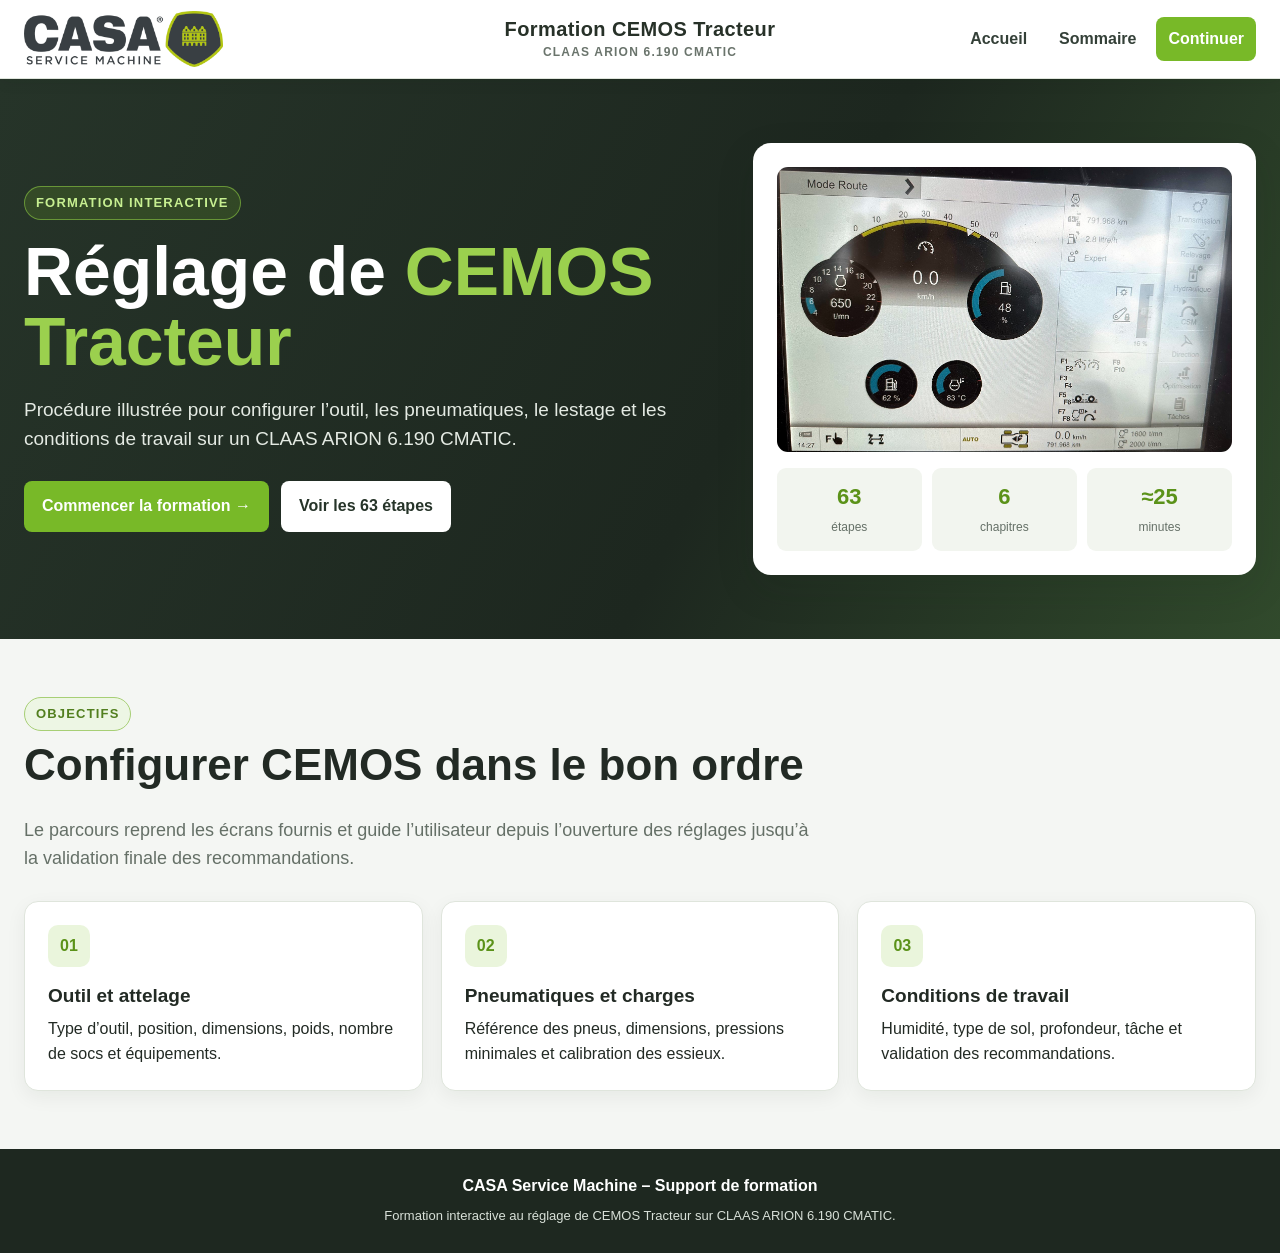
==== cemos-tracteur/index.html @ 789812eb "Add files via upload" ====
<!DOCTYPE html>
<html lang="fr">
<head>
<meta charset="UTF-8">
<meta name="viewport" content="width=device-width,initial-scale=1">
<meta name="description" content="Formation interactive au réglage de CEMOS Tracteur sur CLAAS ARION 6.190 CMATIC.">
<title>CEMOS Tracteur | ARION 6.190</title>
<style>
:root{--green:#78b928;--green2:#5b9219;--deep:#1f2a22;--ink:#222a24;--muted:#657067;--bg:#f4f6f3;--white:#fff;--line:#dfe5dc;--yellow:#ffd500;--shadow:0 14px 38px rgba(22,38,24,.13)}
*{box-sizing:border-box}html{scroll-behavior:smooth}body{margin:0;font-family:Arial,Helvetica,sans-serif;color:var(--ink);background:var(--bg);line-height:1.55}
a{color:inherit;text-decoration:none}button,input{font:inherit}
.site-header{position:sticky;top:0;z-index:50;background:#fff;border-bottom:1px solid var(--line)}
.nav{max-width:1280px;margin:auto;height:76px;padding:0 22px;display:flex;align-items:center;gap:24px}
.brand{display:flex;align-items:center;gap:12px;font-weight:900;letter-spacing:.03em}.brand-mark{width:47px;height:33px;border-radius:5px;background:var(--green);display:grid;place-items:center;color:#fff;font-size:12px}
.nav-links{margin-left:auto;display:flex;gap:7px;align-items:center}.nav-links button{border:0;background:transparent;padding:10px 12px;border-radius:8px;cursor:pointer}.nav-links button:hover{background:#eff5e9}
.hero{background:linear-gradient(118deg,#263429 0%,#1d271f 58%,#314a2c 100%);color:#fff;overflow:hidden}
.hero-inner{max-width:1280px;margin:auto;padding:64px 24px;display:grid;grid-template-columns:1.15fr .85fr;gap:48px;align-items:center}
.eyebrow{display:inline-block;background:rgba(120,185,40,.18);border:1px solid rgba(148,214,70,.55);color:#c7ef91;padding:6px 11px;border-radius:999px;font-size:13px;font-weight:bold;text-transform:uppercase;letter-spacing:.09em}
.hero h1{font-size:clamp(38px,5.3vw,70px);line-height:1.02;margin:17px 0}.hero h1 span{color:#9bd04e}.hero p{font-size:19px;color:#e4eae3;max-width:680px}
.hero-actions{display:flex;gap:12px;flex-wrap:wrap;margin-top:27px}.btn{border:0;border-radius:8px;padding:13px 18px;font-weight:bold;cursor:pointer;display:inline-flex;align-items:center;gap:8px}.btn-primary{background:var(--green);color:#fff}.btn-primary:hover{background:var(--green2)}.btn-light{background:#fff;color:#263429}.hero-card{background:#fff;color:var(--ink);padding:24px;border-radius:18px;box-shadow:var(--shadow)}.hero-card img{display:block;width:100%;border-radius:11px}.hero-card .meta{display:grid;grid-template-columns:repeat(3,1fr);gap:10px;margin-top:16px}.metric{background:#f2f5ef;padding:12px;border-radius:9px;text-align:center}.metric strong{display:block;font-size:22px;color:var(--green2)}.metric span{font-size:12px;color:var(--muted)}
.section{max-width:1280px;margin:auto;padding:58px 24px}.section-title{margin:0 0 8px;font-size:clamp(29px,4vw,44px)}.lead{color:var(--muted);font-size:18px;max-width:800px}
.features{display:grid;grid-template-columns:repeat(3,1fr);gap:18px;margin-top:28px}.feature{background:#fff;padding:23px;border-radius:14px;border:1px solid var(--line);box-shadow:0 6px 20px rgba(20,35,22,.06)}.feature b{display:block;font-size:19px;margin-bottom:7px}.icon{width:42px;height:42px;border-radius:10px;background:#eaf5dc;color:var(--green2);display:grid;place-items:center;font-weight:bold;margin-bottom:14px}
.course-shell{display:none;min-height:calc(100vh - 76px)}.course-shell.open{display:grid;grid-template-columns:320px 1fr}.sidebar{background:#fff;border-right:1px solid var(--line);position:sticky;top:76px;height:calc(100vh - 76px);overflow:auto;padding:18px}.side-head{display:flex;justify-content:space-between;align-items:center;gap:10px;margin-bottom:12px}.side-head h2{font-size:18px;margin:0}.search{width:100%;border:1px solid var(--line);border-radius:9px;padding:11px 12px;margin-bottom:14px}.chapter-title{font-size:13px;text-transform:uppercase;letter-spacing:.06em;font-weight:bold;color:var(--green2);margin:18px 8px 7px}.step-link{display:block;width:100%;border:0;background:transparent;text-align:left;padding:9px 10px;border-radius:8px;cursor:pointer;color:#344038}.step-link:hover,.step-link.active{background:#eaf4dd}.step-link.done:before{content:"✓ ";font-weight:bold;color:var(--green2)}
.lesson{padding:28px;max-width:1350px;width:100%;margin:auto}.lesson-card{background:#fff;border-radius:18px;box-shadow:var(--shadow);overflow:hidden}.lesson-head{padding:18px 22px;border-bottom:1px solid var(--line);display:flex;align-items:center;justify-content:space-between;gap:12px}.chapter-pill{background:#edf5e4;color:#527f1f;border-radius:999px;padding:6px 10px;font-size:13px;font-weight:bold}.counter{font-weight:bold;color:var(--muted)}.progress-track{height:7px;background:#e9ede6}.progress-bar{height:100%;background:var(--green);transition:width .3s}
.lesson-body{padding:23px}.lesson-body h2{font-size:clamp(27px,4vw,42px);margin:0 0 8px}.instruction{font-size:19px;color:#49544b;margin:0 0 18px}.screen-wrap{position:relative;background:#101310;border-radius:14px;overflow:hidden}.screen-wrap img{display:block;width:100%;height:auto}
.tip{margin-top:17px;border-left:5px solid var(--green);background:#f1f7e9;padding:13px 15px;border-radius:8px}.warning{margin-top:12px;border-left:5px solid var(--yellow);background:#fff8d9;padding:13px 15px;border-radius:8px}.lesson-actions{padding:18px 22px;border-top:1px solid var(--line);display:flex;justify-content:space-between;gap:10px;flex-wrap:wrap}.lesson-actions .group{display:flex;gap:9px;flex-wrap:wrap}.btn-soft{background:#edf0eb;color:#263027}.btn-danger{background:#fff0ec;color:#9b2d17}
.quiz{display:none;padding:30px}.quiz.open{display:block}.quiz-card{background:#fff;border-radius:16px;padding:25px;box-shadow:var(--shadow);max-width:860px;margin:auto}.question{border-top:1px solid var(--line);padding:18px 0}.question label{display:block;margin:9px 0;cursor:pointer}.result{font-size:20px;font-weight:bold;margin-top:18px}
.footer{background:#1e2820;color:#d8e0d8;text-align:center;padding:27px 20px}.footer strong{color:#fff}
.modal{position:fixed;inset:0;background:rgba(0,0,0,.88);display:none;place-items:center;z-index:90;padding:20px}.modal.open{display:grid}.modal img{max-width:96vw;max-height:92vh;border-radius:10px}.modal button{position:fixed;top:18px;right:18px;background:#fff;border:0;border-radius:50%;width:44px;height:44px;font-size:23px;cursor:pointer}
@media(max-width:900px){.hero-inner{grid-template-columns:1fr}.features{grid-template-columns:1fr}.course-shell.open{display:block}.sidebar{position:relative;top:0;height:auto;border-right:0;border-bottom:1px solid var(--line)}.nav-links button:not(.main-nav){display:none}.hero{text-align:left}}
@media print{.site-header,.sidebar,.lesson-actions,.hero,.footer{display:none!important}.course-shell{display:block!important}.lesson{padding:0}.lesson-card{box-shadow:none}}

/* --- Version professionnelle --- */
.site-header{
  position:sticky;
  top:0;
  z-index:60;
  background:#fff;
  border-bottom:1px solid #dfe5dc;
  box-shadow:0 4px 14px rgba(24,38,25,.06);
}
.nav{
  max-width:1380px;
  margin:0 auto;
  min-height:78px;
  padding:10px 24px;
  display:grid;
  grid-template-columns:260px 1fr 260px;
  align-items:center;
  gap:20px;
}
.brand{
  display:flex;
  align-items:center;
  justify-content:flex-start;
}
.brand-logo{
  display:block;
  width:210px;
  max-height:56px;
  object-fit:contain;
  object-position:left center;
}
.header-title{
  text-align:center;
  line-height:1.15;
}
.header-title strong{
  display:block;
  font-size:20px;
  letter-spacing:.02em;
  color:#273128;
}
.header-title span{
  display:block;
  margin-top:5px;
  font-size:12px;
  font-weight:700;
  letter-spacing:.1em;
  text-transform:uppercase;
  color:#6a746c;
}
.nav-links{
  display:flex;
  justify-content:flex-end;
  align-items:center;
  gap:8px;
  margin-left:0;
}
.nav-links button{
  border:0;
  background:transparent;
  padding:10px 12px;
  border-radius:8px;
  cursor:pointer;
  font-weight:700;
  color:#344038;
}
.nav-links button:hover{
  background:#eff5e9;
}
.nav-links .btn-primary{
  background:var(--green);
  color:#fff;
}
.nav-links .btn-primary:hover{
  background:var(--green2);
}
.footer{
  background:#1e2820;
  color:#d8e0d8;
  text-align:center;
  padding:25px 20px;
}
.footer strong{
  display:block;
  color:#fff;
  margin-bottom:4px;
}
.footer span{
  font-size:13px;
}
@media(max-width:980px){
  .nav{
    grid-template-columns:180px 1fr auto;
    padding:9px 16px;
  }
  .brand-logo{width:165px}
  .header-title strong{font-size:17px}
  .header-title span{font-size:10px}
  .nav-links button:not(.main-nav){display:none}
}
@media(max-width:680px){
  .nav{
    grid-template-columns:145px 1fr;
    gap:10px;
  }
  .brand-logo{width:138px}
  .header-title{text-align:right}
  .header-title strong{font-size:14px}
  .header-title span{font-size:9px}
  .nav-links{display:none}
}

</style>
</head>
<body>
<header class="site-header">
  <nav class="nav">
    <a class="brand" href="#" onclick="showHome();return false" aria-label="Retour à l’accueil">
      <img class="brand-logo" src="assets/logo-casa-service-machine.png" alt="CASA Service Machine">
    </a>

    <div class="header-title">
      <strong>Formation CEMOS Tracteur</strong>
      <span>CLAAS ARION 6.190 CMATIC</span>
    </div>

    <div class="nav-links">
      <button onclick="showHome()">Accueil</button>
      <button onclick="startCourse(0)">Sommaire</button>
      <button class="main-nav btn-primary" onclick="startCourse()">Continuer</button>
    </div>
  </nav>
</header>

<section id="home">
 <div class="hero">
  <div class="hero-inner">
   <div>
    <span class="eyebrow">Formation interactive</span>
    <h1>Réglage de <span>CEMOS Tracteur</span></h1>
    <p>Procédure illustrée pour configurer l’outil, les pneumatiques, le lestage et les conditions de travail sur un CLAAS ARION 6.190 CMATIC.</p>
    <div class="hero-actions">
     <button class="btn btn-primary" onclick="startCourse()">Commencer la formation →</button>
     <button class="btn btn-light" onclick="startCourse(0)">Voir les 63 étapes</button>
    </div>
   </div>
   <div class="hero-card">
    <img src="assets/images/etape-01.jpg" alt="Écran CEBIS de CEMOS Tracteur">
    <div class="meta">
     <div class="metric"><strong>63</strong><span>étapes</span></div>
     <div class="metric"><strong>6</strong><span>chapitres</span></div>
     <div class="metric"><strong>≈25</strong><span>minutes</span></div>
    </div>
   </div>
  </div>
 </div>
 <section class="section">
  <span class="eyebrow" style="color:#527f1f;border-color:#a7cf75;background:#edf6e4">Objectifs</span>
  <h2 class="section-title">Configurer CEMOS dans le bon ordre</h2>
  <p class="lead">Le parcours reprend les écrans fournis et guide l’utilisateur depuis l’ouverture des réglages jusqu’à la validation finale des recommandations.</p>
  <div class="features">
   <article class="feature"><div class="icon">01</div><b>Outil et attelage</b><span>Type d’outil, position, dimensions, poids, nombre de socs et équipements.</span></article>
   <article class="feature"><div class="icon">02</div><b>Pneumatiques et charges</b><span>Référence des pneus, dimensions, pressions minimales et calibration des essieux.</span></article>
   <article class="feature"><div class="icon">03</div><b>Conditions de travail</b><span>Humidité, type de sol, profondeur, tâche et validation des recommandations.</span></article>
  </div>
 </section>
</section>

<section id="course" class="course-shell">
 <aside class="sidebar">
  <div class="side-head"><h2>Sommaire</h2><button class="btn btn-soft" onclick="showHome()">✕</button></div>
  <input id="search" class="search" type="search" placeholder="Rechercher une étape…" oninput="buildMenu(this.value)">
  <div id="menu"></div>
 </aside>
 <main class="lesson">
  <article class="lesson-card">
   <div class="lesson-head"><span id="chapter" class="chapter-pill"></span><span id="counter" class="counter"></span></div>
   <div class="progress-track"><div id="progress" class="progress-bar"></div></div>
   <div class="lesson-body">
    <h2 id="title"></h2>
    <p id="instruction" class="instruction"></p>
    <div class="screen-wrap">
     <img id="screen" alt="Écran CEBIS – étape de configuration">
    </div>
    <div class="tip"><strong>Consigne :</strong> suivez l’instruction affichée au-dessus de la capture, puis utilisez le bouton « Étape suivante ».</div>
    <div class="warning"><strong>Sécurité :</strong> effectuer les réglages tracteur à l’arrêt, outil posé et zone de travail sécurisée. Vérifier les valeurs avec la notice de la machine et de l’outil.</div>
   </div>
   <div class="lesson-actions">
    <div class="group">
     <button id="prev" class="btn btn-soft">← Précédent</button>
     <button id="zoom" class="btn btn-soft">Agrandir l’écran</button>
     <button class="btn btn-soft" onclick="window.print()">Imprimer</button>
    </div>
    <div class="group">
     <button id="reset" class="btn btn-danger">Réinitialiser</button>
     <button id="next" class="btn btn-primary">Étape suivante →</button>
    </div>
   </div>
  </article>
 </main>
</section>

<section id="quiz" class="quiz">
 <div class="quiz-card">
  <span class="eyebrow" style="color:#527f1f;border-color:#a7cf75;background:#edf6e4">Validation</span>
  <h2>Quiz de fin de formation</h2>
  <form id="quizForm">
   <div class="question"><b>1. Pourquoi renseigner précisément les dimensions et le poids de l’outil ?</b>
    <label><input type="radio" name="q1" value="0"> Pour modifier la langue du CEBIS</label>
    <label><input type="radio" name="q1" value="1"> Pour permettre à CEMOS de calculer le lestage et les réglages adaptés</label>
   </div>
   <div class="question"><b>2. Les pressions minimales doivent-elles être saisies au hasard ?</b>
    <label><input type="radio" name="q2" value="0"> Oui</label>
    <label><input type="radio" name="q2" value="1"> Non, elles doivent respecter les données du pneumatique et les conditions réelles</label>
   </div>
   <div class="question"><b>3. Que faut-il contrôler avant la validation finale ?</b>
    <label><input type="radio" name="q3" value="1"> L’outil, les pneus, les charges d’essieu et les conditions de travail</label>
    <label><input type="radio" name="q3" value="0"> Uniquement la vitesse du tracteur</label>
   </div>
   <button class="btn btn-primary" type="submit">Corriger le quiz</button>
  </form>
  <div id="result" class="result"></div>
  <p><button class="btn btn-soft" onclick="showHome()">Retour à l’accueil</button></p>
 </div>
</section>

<footer class="footer">
  <strong>CASA Service Machine – Support de formation</strong>
  <span>Formation interactive au réglage de CEMOS Tracteur sur CLAAS ARION 6.190 CMATIC.</span>
</footer>

<div id="modal" class="modal" onclick="closeModal()"><button aria-label="Fermer">×</button><img id="modalImg" alt="Agrandissement de l’écran"></div>

<script>
const steps=[{"id": 1, "chapter": "Démarrage et conditions de travail", "title": "Accéder aux réglages de base du tracteur", "instruction": "Depuis l’aperçu CEMOS, appuyez sur la tuile jaune « Réglages de base du tracteur ».", "image": "assets/images/etape-01.jpg", "hotspot": {"x": 58, "y": 17, "w": 34, "h": 66, "label": "Ouvrir ou sélectionner ce menu"}}, {"id": 2, "chapter": "Démarrage et conditions de travail", "title": "Choisir la tâche principale et la tâche secondaire", "instruction": "Dans la réévaluation de l’outil, sélectionnez la tâche principale puis la tâche secondaire correspondant au travail prévu.", "image": "assets/images/etape-02.jpg", "hotspot": {"x": 61, "y": 15, "w": 36, "h": 70, "label": "Choisir l’option indiquée"}}, {"id": 3, "chapter": "Démarrage et conditions de travail", "title": "Contrôler les conditions de travail", "instruction": "Vérifiez successivement l’humidité du sol, le type de sol, l’état du sol et la profondeur de travail.", "image": "assets/images/etape-03.jpg", "hotspot": {"x": 61, "y": 15, "w": 36, "h": 70, "label": "Choisir l’option indiquée"}}, {"id": 4, "chapter": "Démarrage et conditions de travail", "title": "Répondre au dialogue d’optimisation", "instruction": "Répondez à la question affichée par CEMOS, puis validez la réponse adaptée à la situation réelle.", "image": "assets/images/etape-04.jpg", "hotspot": {"x": 61, "y": 15, "w": 36, "h": 70, "label": "Choisir l’option indiquée"}}, {"id": 5, "chapter": "Démarrage et conditions de travail", "title": "Ouvrir les réglages de base du tracteur", "instruction": "Revenez sur l’aperçu puis ouvrez à nouveau « Réglages de base du tracteur » pour poursuivre la configuration.", "image": "assets/images/etape-05.jpg", "hotspot": {"x": 58, "y": 17, "w": 34, "h": 66, "label": "Ouvrir ou sélectionner ce menu"}}, {"id": 6, "chapter": "Données du tracteur et lestage", "title": "Accéder aux données d’outil CEMOS et aux charges d’essieu", "instruction": "Dans Configuration, ouvrez les données d’outil, les pneus puis la calibration des charges d’essieu.", "image": "assets/images/etape-06.jpg", "hotspot": {"x": 58, "y": 17, "w": 34, "h": 66, "label": "Ouvrir ou sélectionner ce menu"}}, {"id": 7, "chapter": "Données du tracteur et lestage", "title": "Choisir si une masse arrière est utilisée", "instruction": "Indiquez si une masse arrière est montée. Sélectionnez « Oui » ou « Non », puis confirmez.", "image": "assets/images/etape-07.jpg", "hotspot": {"x": 61, "y": 15, "w": 36, "h": 70, "label": "Choisir l’option indiquée"}}, {"id": 8, "chapter": "Données du tracteur et lestage", "title": "Sélectionner le constructeur de l’outil", "instruction": "Faites défiler la liste et choisissez le constructeur correspondant à votre outil.", "image": "assets/images/etape-08.jpg", "hotspot": {"x": 61, "y": 15, "w": 36, "h": 70, "label": "Choisir l’option indiquée"}}, {"id": 9, "chapter": "Données du tracteur et lestage", "title": "Confirmer la recommandation de lestage", "instruction": "Contrôlez le lestage conseillé par CEMOS et confirmez la recommandation avec la coche.", "image": "assets/images/etape-09.jpg", "hotspot": {"x": 65, "y": 58, "w": 28, "h": 28, "label": "Valider avec la coche"}}, {"id": 10, "chapter": "Données du tracteur et lestage", "title": "Renseigner la distance entre le tracteur et l’outil", "instruction": "À l’aide de la molette à l’écran, saisissez la distance réelle entre le tracteur et l’outil.", "image": "assets/images/etape-10.jpg", "hotspot": {"x": 63, "y": 18, "w": 31, "h": 70, "label": "Régler la valeur puis valider"}}, {"id": 11, "chapter": "Données du tracteur et lestage", "title": "Pré-régler la charge de l’essieu avant à vide", "instruction": "Pré-réglez la charge de l’essieu avant à vide, puis confirmez avec la coche.", "image": "assets/images/etape-11.jpg", "hotspot": {"x": 63, "y": 18, "w": 31, "h": 70, "label": "Régler la valeur puis valider"}}, {"id": 12, "chapter": "Données du tracteur et lestage", "title": "Revenir au menu de configuration", "instruction": "Revenez au menu Configuration et vérifiez que les informations enregistrées apparaissent correctement.", "image": "assets/images/etape-12.jpg", "hotspot": {"x": 58, "y": 17, "w": 34, "h": 66, "label": "Ouvrir ou sélectionner ce menu"}}, {"id": 13, "chapter": "Données du tracteur et lestage", "title": "Lire l’instruction de saisie des données", "instruction": "Lisez le message d’instruction affiché avant de passer à l’étape suivante.", "image": "assets/images/etape-13.jpg", "hotspot": {"x": 61, "y": 15, "w": 36, "h": 70, "label": "Choisir l’option indiquée"}}, {"id": 14, "chapter": "Sol, tâche et type d’outil", "title": "Choisir l’humidité du sol", "instruction": "Dans « Humidité du sol », choisissez Sec, Normal ou Humide selon les conditions réelles.", "image": "assets/images/etape-14.jpg", "hotspot": {"x": 61, "y": 15, "w": 36, "h": 70, "label": "Choisir l’option indiquée"}}, {"id": 15, "chapter": "Sol, tâche et type d’outil", "title": "Définir la tâche principale et la tâche secondaire", "instruction": "Sélectionnez la tâche principale et la tâche secondaire qui correspondent au chantier.", "image": "assets/images/etape-15.jpg", "hotspot": {"x": 61, "y": 15, "w": 36, "h": 70, "label": "Choisir l’option indiquée"}}, {"id": 16, "chapter": "Sol, tâche et type d’outil", "title": "Régler le seuil minimal de pression des pneus avant", "instruction": "Renseignez le seuil minimal de pression admissible pour les pneus avant, puis validez.", "image": "assets/images/etape-16.jpg", "hotspot": {"x": 63, "y": 18, "w": 31, "h": 70, "label": "Régler la valeur puis valider"}}, {"id": 17, "chapter": "Sol, tâche et type d’outil", "title": "Régler la distance avec le marquage", "instruction": "Réglez la distance entre l’outil et le marquage, puis confirmez.", "image": "assets/images/etape-17.jpg", "hotspot": {"x": 63, "y": 18, "w": 31, "h": 70, "label": "Régler la valeur puis valider"}}, {"id": 18, "chapter": "Sol, tâche et type d’outil", "title": "Choisir le type d’outil", "instruction": "Choisissez le type exact d’outil dans la liste proposée.", "image": "assets/images/etape-18.jpg", "hotspot": {"x": 61, "y": 15, "w": 36, "h": 70, "label": "Choisir l’option indiquée"}}, {"id": 19, "chapter": "Sol, tâche et type d’outil", "title": "Renseigner le rapport longueur/hauteur du pneu", "instruction": "Indiquez le rapport longueur/hauteur du pneu conformément à son marquage.", "image": "assets/images/etape-19.jpg", "hotspot": {"x": 63, "y": 18, "w": 31, "h": 70, "label": "Régler la valeur puis valider"}}, {"id": 20, "chapter": "Sol, tâche et type d’outil", "title": "Indiquer si l’outil arrière possède un dispositif particulier", "instruction": "Répondez aux questions sur l’équipement de l’outil arrière afin que CEMOS calcule correctement la géométrie.", "image": "assets/images/etape-20.jpg", "hotspot": {"x": 61, "y": 15, "w": 36, "h": 70, "label": "Choisir l’option indiquée"}}, {"id": 21, "chapter": "Sol, tâche et type d’outil", "title": "Choisir l’état d’humidité du sol", "instruction": "Choisissez l’humidité correspondant au sol observé.", "image": "assets/images/etape-21.jpg", "hotspot": {"x": 61, "y": 15, "w": 36, "h": 70, "label": "Choisir l’option indiquée"}}, {"id": 22, "chapter": "Sol, tâche et type d’outil", "title": "Choisir le type de sol", "instruction": "Choisissez le type de sol : facile, moyen ou difficile.", "image": "assets/images/etape-22.jpg", "hotspot": {"x": 61, "y": 15, "w": 36, "h": 70, "label": "Choisir l’option indiquée"}}, {"id": 23, "chapter": "Sol, tâche et type d’outil", "title": "Indiquer si l’outil est attelé à l’avant ou à l’arrière", "instruction": "Indiquez la position de l’outil : attelage avant ou attelage arrière.", "image": "assets/images/etape-23.jpg", "hotspot": {"x": 61, "y": 15, "w": 36, "h": 70, "label": "Choisir l’option indiquée"}}, {"id": 24, "chapter": "Dimensions et pneumatiques", "title": "Saisir la largeur du pneu", "instruction": "À l’aide de la molette, saisissez la largeur du pneu indiquée sur son flanc.", "image": "assets/images/etape-24.jpg", "hotspot": {"x": 63, "y": 18, "w": 31, "h": 70, "label": "Régler la valeur puis valider"}}, {"id": 25, "chapter": "Dimensions et pneumatiques", "title": "Confirmer le type et l’attelage de l’outil", "instruction": "Vérifiez que le type d’outil et son attelage sont corrects, puis confirmez.", "image": "assets/images/etape-25.jpg", "hotspot": {"x": 61, "y": 15, "w": 36, "h": 70, "label": "Choisir l’option indiquée"}}, {"id": 26, "chapter": "Dimensions et pneumatiques", "title": "Ouvrir la configuration des pneus avant", "instruction": "Dans Configuration, sélectionnez « Pneus avant ».", "image": "assets/images/etape-26.jpg", "hotspot": {"x": 58, "y": 17, "w": 34, "h": 66, "label": "Ouvrir ou sélectionner ce menu"}}, {"id": 27, "chapter": "Dimensions et pneumatiques", "title": "Régler la largeur de coupe principale", "instruction": "Réglez la largeur de coupe principale de l’outil à l’aide de la molette.", "image": "assets/images/etape-27.jpg", "hotspot": {"x": 63, "y": 18, "w": 31, "h": 70, "label": "Régler la valeur puis valider"}}, {"id": 28, "chapter": "Dimensions et pneumatiques", "title": "Choisir la méthode de détermination du poids de l’outil", "instruction": "Choisissez la méthode utilisée pour déterminer le poids de l’outil.", "image": "assets/images/etape-28.jpg", "hotspot": {"x": 61, "y": 15, "w": 36, "h": 70, "label": "Choisir l’option indiquée"}}, {"id": 29, "chapter": "Dimensions et pneumatiques", "title": "Régler la largeur de coupe complémentaire", "instruction": "Renseignez la largeur de coupe complémentaire lorsqu’elle est demandée.", "image": "assets/images/etape-29.jpg", "hotspot": {"x": 63, "y": 18, "w": 31, "h": 70, "label": "Régler la valeur puis valider"}}, {"id": 30, "chapter": "Dimensions et pneumatiques", "title": "Indiquer la présence d’un équipement de remorquage", "instruction": "Indiquez si l’outil possède un dispositif de remorquage ou un équipement associé.", "image": "assets/images/etape-30.jpg", "hotspot": {"x": 61, "y": 15, "w": 36, "h": 70, "label": "Choisir l’option indiquée"}}, {"id": 31, "chapter": "Dimensions et pneumatiques", "title": "Choisir le type d’outil dans la liste", "instruction": "Sélectionnez l’outil correspondant dans la liste, puis poursuivez.", "image": "assets/images/etape-31.jpg", "hotspot": {"x": 61, "y": 15, "w": 36, "h": 70, "label": "Choisir l’option indiquée"}}, {"id": 32, "chapter": "Dimensions et pneumatiques", "title": "Ouvrir la base de données des pneus", "instruction": "Appuyez sur la base de données des pneus pour rechercher une référence constructeur.", "image": "assets/images/etape-32.jpg", "hotspot": {"x": 58, "y": 17, "w": 34, "h": 66, "label": "Ouvrir ou sélectionner ce menu"}}, {"id": 33, "chapter": "Dimensions et pneumatiques", "title": "Lire l’instruction liée à la largeur de travail", "instruction": "Lisez l’instruction affichée et saisissez la largeur de travail demandée.", "image": "assets/images/etape-33.jpg", "hotspot": {"x": 61, "y": 15, "w": 36, "h": 70, "label": "Choisir l’option indiquée"}}, {"id": 34, "chapter": "Dimensions et pneumatiques", "title": "Confirmer la position avant/arrière de l’outil", "instruction": "Confirmez si l’outil est monté à l’avant ou à l’arrière du tracteur.", "image": "assets/images/etape-34.jpg", "hotspot": {"x": 61, "y": 15, "w": 36, "h": 70, "label": "Choisir l’option indiquée"}}, {"id": 35, "chapter": "Dimensions et pneumatiques", "title": "Choisir le fabricant du pneu", "instruction": "Choisissez le fabricant du pneu dans la liste.", "image": "assets/images/etape-35.jpg", "hotspot": {"x": 61, "y": 15, "w": 36, "h": 70, "label": "Choisir l’option indiquée"}}, {"id": 36, "chapter": "Dimensions et pneumatiques", "title": "Saisir le diamètre de jante", "instruction": "À l’aide de la molette, saisissez le diamètre de jante indiqué dans la dimension du pneu.", "image": "assets/images/etape-36.jpg", "hotspot": {"x": 63, "y": 18, "w": 31, "h": 70, "label": "Régler la valeur puis valider"}}, {"id": 37, "chapter": "Dimensions et pneumatiques", "title": "Sélectionner la catégorie d’outil", "instruction": "Choisissez la catégorie d’outil la plus proche de l’équipement réellement attelé.", "image": "assets/images/etape-37.jpg", "hotspot": {"x": 61, "y": 15, "w": 36, "h": 70, "label": "Choisir l’option indiquée"}}, {"id": 38, "chapter": "Dimensions et pneumatiques", "title": "Renseigner les dimensions complémentaires de l’outil", "instruction": "Renseignez les dimensions complémentaires, notamment la distance avec le marquage.", "image": "assets/images/etape-38.jpg", "hotspot": {"x": 63, "y": 18, "w": 31, "h": 70, "label": "Régler la valeur puis valider"}}, {"id": 39, "chapter": "Dimensions et pneumatiques", "title": "Saisir la largeur du pneu", "instruction": "Saisissez la largeur du pneu selon les indications figurant sur son flanc.", "image": "assets/images/etape-39.jpg", "hotspot": {"x": 63, "y": 18, "w": 31, "h": 70, "label": "Régler la valeur puis valider"}}, {"id": 40, "chapter": "Attelage et paramètres de travail", "title": "Vérifier les conditions de travail retenues", "instruction": "Contrôlez les quatre paramètres de condition de travail avant de continuer.", "image": "assets/images/etape-40.jpg", "hotspot": {"x": 61, "y": 15, "w": 36, "h": 70, "label": "Choisir l’option indiquée"}}, {"id": 41, "chapter": "Attelage et paramètres de travail", "title": "Confirmer l’attelage arrière", "instruction": "Confirmez que l’outil est attelé à l’arrière lorsque c’est le cas.", "image": "assets/images/etape-41.jpg", "hotspot": {"x": 61, "y": 15, "w": 36, "h": 70, "label": "Choisir l’option indiquée"}}, {"id": 42, "chapter": "Attelage et paramètres de travail", "title": "Régler la profondeur de travail", "instruction": "Réglez la profondeur de travail souhaitée, puis validez.", "image": "assets/images/etape-42.jpg", "hotspot": {"x": 63, "y": 18, "w": 31, "h": 70, "label": "Régler la valeur puis valider"}}, {"id": 43, "chapter": "Attelage et paramètres de travail", "title": "Définir comment l’outil arrière est attelé", "instruction": "Choisissez le mode d’attelage de l’outil arrière proposé par CEMOS.", "image": "assets/images/etape-43.jpg", "hotspot": {"x": 61, "y": 15, "w": 36, "h": 70, "label": "Choisir l’option indiquée"}}, {"id": 44, "chapter": "Attelage et paramètres de travail", "title": "Régler le nombre de socs", "instruction": "Renseignez le nombre réel de socs de l’outil.", "image": "assets/images/etape-44.jpg", "hotspot": {"x": 63, "y": 18, "w": 31, "h": 70, "label": "Régler la valeur puis valider"}}, {"id": 45, "chapter": "Attelage et paramètres de travail", "title": "Sélectionner la référence du pneu avant", "instruction": "Sélectionnez la référence exacte du pneu avant dans la base de données.", "image": "assets/images/etape-45.jpg", "hotspot": {"x": 58, "y": 17, "w": 34, "h": 66, "label": "Ouvrir ou sélectionner ce menu"}}, {"id": 46, "chapter": "Attelage et paramètres de travail", "title": "Calibrer la charge de l’essieu avant", "instruction": "Suivez la procédure de calibration de la charge d’essieu et saisissez la valeur mesurée.", "image": "assets/images/etape-46.jpg", "hotspot": {"x": 58, "y": 17, "w": 34, "h": 66, "label": "Ouvrir ou sélectionner ce menu"}}, {"id": 47, "chapter": "Attelage et paramètres de travail", "title": "Confirmer les pressions de pneus proposées", "instruction": "Contrôlez les pressions avant et arrière proposées, puis confirmez.", "image": "assets/images/etape-47.jpg", "hotspot": {"x": 65, "y": 58, "w": 28, "h": 28, "label": "Valider avec la coche"}}, {"id": 48, "chapter": "Attelage et paramètres de travail", "title": "Choisir la tâche de travail", "instruction": "Choisissez la tâche de travail correspondant à l’utilisation de l’outil.", "image": "assets/images/etape-48.jpg", "hotspot": {"x": 61, "y": 15, "w": 36, "h": 70, "label": "Choisir l’option indiquée"}}, {"id": 49, "chapter": "Attelage et paramètres de travail", "title": "Choisir le nom ou le modèle du pneu", "instruction": "Choisissez le nom ou le modèle exact du pneu.", "image": "assets/images/etape-49.jpg", "hotspot": {"x": 61, "y": 15, "w": 36, "h": 70, "label": "Choisir l’option indiquée"}}, {"id": 50, "chapter": "Attelage et paramètres de travail", "title": "Régler l’écartement par rapport au centre du tracteur", "instruction": "Réglez l’écartement ou le déport par rapport au centre du tracteur.", "image": "assets/images/etape-50.jpg", "hotspot": {"x": 63, "y": 18, "w": 31, "h": 70, "label": "Régler la valeur puis valider"}}, {"id": 51, "chapter": "Validation et contrôle final", "title": "Revenir à l’écran principal du CEBIS", "instruction": "Revenez temporairement à l’écran principal pour vérifier que le tracteur est à l’arrêt.", "image": "assets/images/etape-51.jpg", "hotspot": {"x": 58, "y": 17, "w": 34, "h": 66, "label": "Ouvrir ou sélectionner ce menu"}}, {"id": 52, "chapter": "Validation et contrôle final", "title": "Choisir l’utilisation de l’outil ou du rouleau", "instruction": "Choisissez le scénario d’utilisation proposé pour l’outil ou le rouleau.", "image": "assets/images/etape-52.jpg", "hotspot": {"x": 61, "y": 15, "w": 36, "h": 70, "label": "Choisir l’option indiquée"}}, {"id": 53, "chapter": "Validation et contrôle final", "title": "Contrôler l’outil actuellement sélectionné", "instruction": "Vérifiez le nom de l’outil actuellement actif et sa correspondance avec l’équipement monté.", "image": "assets/images/etape-53.jpg", "hotspot": {"x": 61, "y": 15, "w": 36, "h": 70, "label": "Choisir l’option indiquée"}}, {"id": 54, "chapter": "Validation et contrôle final", "title": "Mettre à jour l’outil pour CEMOS", "instruction": "Appuyez sur « Mise à jour de l’outil pour le CEMOS » afin d’appliquer la configuration.", "image": "assets/images/etape-54.jpg", "hotspot": {"x": 65, "y": 58, "w": 28, "h": 28, "label": "Valider avec la coche"}}, {"id": 55, "chapter": "Validation et contrôle final", "title": "Finaliser les réglages de base", "instruction": "Terminez les derniers réglages de base et contrôlez les valeurs affichées.", "image": "assets/images/etape-55.jpg", "hotspot": {"x": 65, "y": 58, "w": 28, "h": 28, "label": "Valider avec la coche"}}, {"id": 56, "chapter": "Validation et contrôle final", "title": "Contrôler le tableau de bord du tracteur", "instruction": "Vérifiez sur le tableau de bord que le tracteur est immobilisé avant toute nouvelle saisie.", "image": "assets/images/etape-56.jpg", "hotspot": {"x": 58, "y": 17, "w": 34, "h": 66, "label": "Ouvrir ou sélectionner ce menu"}}, {"id": 57, "chapter": "Validation et contrôle final", "title": "Saisir le poids de l’outil", "instruction": "À l’aide de la molette, saisissez le poids réel de l’outil.", "image": "assets/images/etape-57.jpg", "hotspot": {"x": 63, "y": 18, "w": 31, "h": 70, "label": "Régler la valeur puis valider"}}, {"id": 58, "chapter": "Validation et contrôle final", "title": "Choisir le fabricant du pneu arrière", "instruction": "Choisissez le fabricant du pneu arrière, puis confirmez avec la coche.", "image": "assets/images/etape-58.jpg", "hotspot": {"x": 61, "y": 15, "w": 36, "h": 70, "label": "Choisir l’option indiquée"}}, {"id": 59, "chapter": "Validation et contrôle final", "title": "Vérifier le résumé de l’outil", "instruction": "Contrôlez le résumé : type, attelage, dimensions, poids et équipement.", "image": "assets/images/etape-59.jpg", "hotspot": {"x": 65, "y": 58, "w": 28, "h": 28, "label": "Valider avec la coche"}}, {"id": 60, "chapter": "Validation et contrôle final", "title": "Contrôler le résumé des réglages de base", "instruction": "Dans le résumé CEMOS, vérifiez le lestage et les pressions recommandées.", "image": "assets/images/etape-60.jpg", "hotspot": {"x": 65, "y": 58, "w": 28, "h": 28, "label": "Valider avec la coche"}}, {"id": 61, "chapter": "Validation et contrôle final", "title": "Pré-régler la charge de l’essieu arrière à vide", "instruction": "Pré-réglez la charge de l’essieu arrière à vide, puis validez.", "image": "assets/images/etape-61.jpg", "hotspot": {"x": 63, "y": 18, "w": 31, "h": 70, "label": "Régler la valeur puis valider"}}, {"id": 62, "chapter": "Validation et contrôle final", "title": "Indiquer le type de liaison au tracteur", "instruction": "Indiquez comment l’outil est relié au tracteur parmi les choix proposés.", "image": "assets/images/etape-62.jpg", "hotspot": {"x": 61, "y": 15, "w": 36, "h": 70, "label": "Choisir l’option indiquée"}}, {"id": 63, "chapter": "Validation et contrôle final", "title": "Valider la référence de pneu sélectionnée", "instruction": "Contrôlez la référence de pneu affichée et validez la sélection.", "image": "assets/images/etape-63.jpg", "hotspot": {"x": 65, "y": 58, "w": 28, "h": 28, "label": "Valider avec la coche"}}];
let current=Number(localStorage.getItem("cemos6190-current")||0);
let done=new Set(JSON.parse(localStorage.getItem("cemos6190-done")||"[]"));
const $=id=>document.getElementById(id);

function buildMenu(query=""){
 const menu=$("menu");menu.innerHTML="";let last="";
 const q=query.trim().toLowerCase();
 steps.forEach((s,i)=>{
  if(q && !(s.title+" "+s.chapter+" "+s.instruction).toLowerCase().includes(q))return;
  if(s.chapter!==last){let h=document.createElement("div");h.className="chapter-title";h.textContent=s.chapter;menu.appendChild(h);last=s.chapter}
  let b=document.createElement("button");b.className="step-link";b.dataset.index=i;b.textContent=`${s.id}. ${s.title}`;b.onclick=()=>showStep(i);menu.appendChild(b);
 });
 refreshMenu();
}
function refreshMenu(){
 document.querySelectorAll(".step-link").forEach(b=>{let i=Number(b.dataset.index);b.classList.toggle("active",i===current);b.classList.toggle("done",done.has(i))});
}
function showHome(){
 $("home").style.display="block";$("course").classList.remove("open");$("quiz").classList.remove("open");window.scrollTo(0,0);
}
function startCourse(index=null){
 $("home").style.display="none";$("quiz").classList.remove("open");$("course").classList.add("open");showStep(index===null?current:index);
}
function showQuiz(){
 $("home").style.display="none";$("course").classList.remove("open");$("quiz").classList.add("open");window.scrollTo(0,0);
}
function showStep(index){
 current=Math.max(0,Math.min(steps.length-1,index));let s=steps[current];
 $("chapter").textContent=s.chapter;$("counter").textContent=`Étape ${s.id} sur ${steps.length}`;
 $("title").textContent=s.title;$("instruction").textContent=s.instruction;$("screen").src=s.image;
 $("progress").style.width=((current+1)/steps.length*100)+"%";$("prev").disabled=current===0;$("next").textContent=current===steps.length-1?"Terminer et passer au quiz ✓":"Étape suivante →";
 localStorage.setItem("cemos6190-current",current);refreshMenu();window.scrollTo({top:0,behavior:"smooth"});
}
$("prev").onclick=()=>showStep(current-1);
$("next").onclick=()=>{done.add(current);localStorage.setItem("cemos6190-done",JSON.stringify([...done]));if(current<steps.length-1)showStep(current+1);else showQuiz();};
$("reset").onclick=()=>{if(confirm("Réinitialiser toute la progression ?")){done.clear();current=0;localStorage.removeItem("cemos6190-done");localStorage.removeItem("cemos6190-current");showStep(0)}};
$("zoom").onclick=()=>{$("modalImg").src=steps[current].image;$("modal").classList.add("open")};
function closeModal(){$("modal").classList.remove("open")}
document.addEventListener("keydown",e=>{if(e.key==="ArrowRight"&&$("course").classList.contains("open"))$("next").click();if(e.key==="ArrowLeft"&&$("course").classList.contains("open"))$("prev").click();if(e.key==="Escape")closeModal()});
$("quizForm").onsubmit=e=>{e.preventDefault();let score=0;["q1","q2","q3"].forEach(q=>{let v=new FormData(e.target).get(q);if(v==="1")score++});$("result").textContent=`Résultat : ${score} / 3 — ${score===3?"Formation validée.":"Revoyez les étapes concernées avant de recommencer."}`};
buildMenu();showHome();
</script>
</body>
</html>
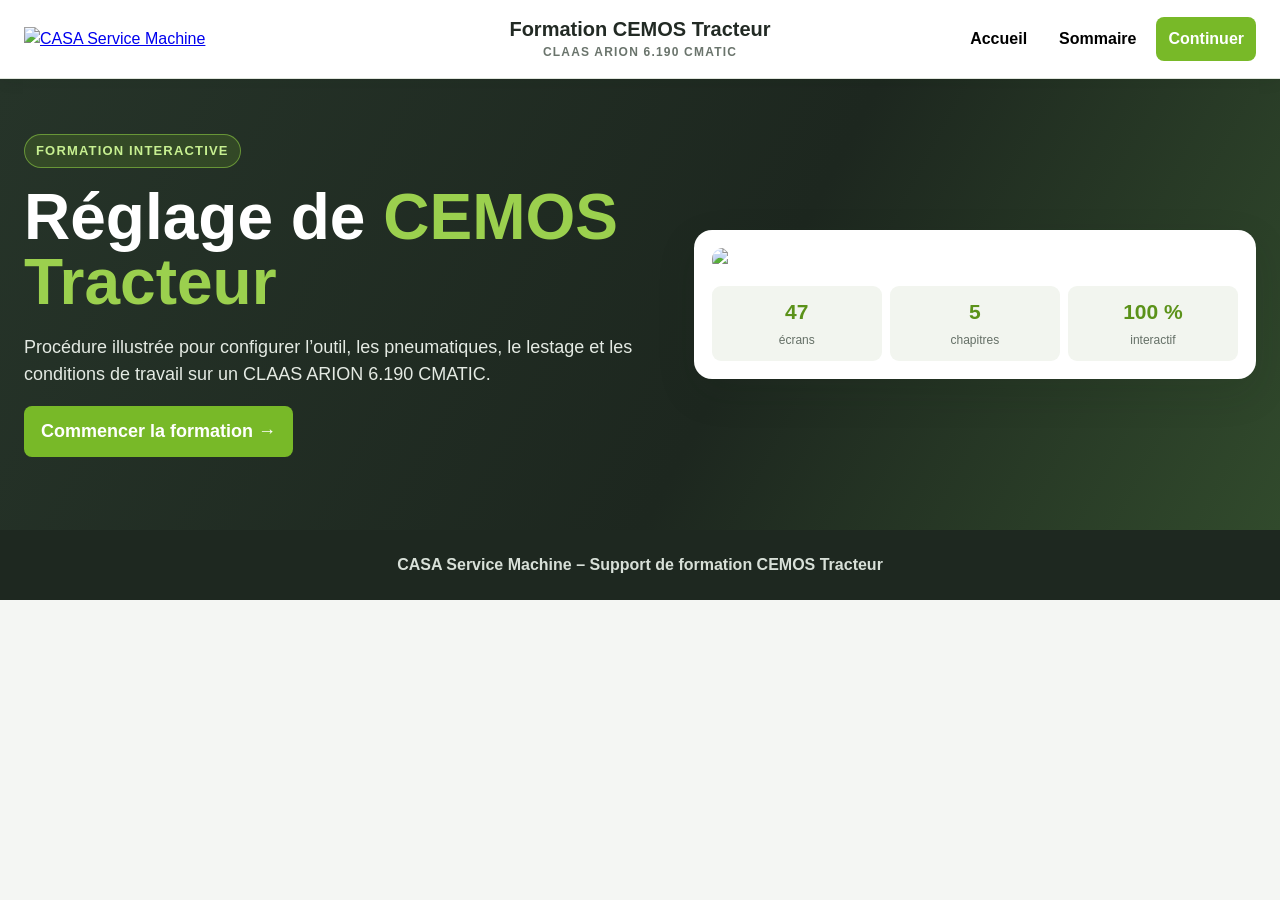
==== commit ed2c016a: "Add files via upload" ====
--- a/cemos-tracteur/index.html
+++ b/cemos-tracteur/index.html
@@ -1,311 +1,41 @@
 <!DOCTYPE html>
-<html lang="fr">
-<head>
-<meta charset="UTF-8">
-<meta name="viewport" content="width=device-width,initial-scale=1">
-<meta name="description" content="Formation interactive au réglage de CEMOS Tracteur sur CLAAS ARION 6.190 CMATIC.">
+<html lang="fr"><head><meta charset="UTF-8"><meta name="viewport" content="width=device-width,initial-scale=1">
 <title>CEMOS Tracteur | ARION 6.190</title>
 <style>
 :root{--green:#78b928;--green2:#5b9219;--deep:#1f2a22;--ink:#222a24;--muted:#657067;--bg:#f4f6f3;--white:#fff;--line:#dfe5dc;--yellow:#ffd500;--shadow:0 14px 38px rgba(22,38,24,.13)}
-*{box-sizing:border-box}html{scroll-behavior:smooth}body{margin:0;font-family:Arial,Helvetica,sans-serif;color:var(--ink);background:var(--bg);line-height:1.55}
-a{color:inherit;text-decoration:none}button,input{font:inherit}
-.site-header{position:sticky;top:0;z-index:50;background:#fff;border-bottom:1px solid var(--line)}
-.nav{max-width:1280px;margin:auto;height:76px;padding:0 22px;display:flex;align-items:center;gap:24px}
-.brand{display:flex;align-items:center;gap:12px;font-weight:900;letter-spacing:.03em}.brand-mark{width:47px;height:33px;border-radius:5px;background:var(--green);display:grid;place-items:center;color:#fff;font-size:12px}
-.nav-links{margin-left:auto;display:flex;gap:7px;align-items:center}.nav-links button{border:0;background:transparent;padding:10px 12px;border-radius:8px;cursor:pointer}.nav-links button:hover{background:#eff5e9}
-.hero{background:linear-gradient(118deg,#263429 0%,#1d271f 58%,#314a2c 100%);color:#fff;overflow:hidden}
-.hero-inner{max-width:1280px;margin:auto;padding:64px 24px;display:grid;grid-template-columns:1.15fr .85fr;gap:48px;align-items:center}
-.eyebrow{display:inline-block;background:rgba(120,185,40,.18);border:1px solid rgba(148,214,70,.55);color:#c7ef91;padding:6px 11px;border-radius:999px;font-size:13px;font-weight:bold;text-transform:uppercase;letter-spacing:.09em}
-.hero h1{font-size:clamp(38px,5.3vw,70px);line-height:1.02;margin:17px 0}.hero h1 span{color:#9bd04e}.hero p{font-size:19px;color:#e4eae3;max-width:680px}
-.hero-actions{display:flex;gap:12px;flex-wrap:wrap;margin-top:27px}.btn{border:0;border-radius:8px;padding:13px 18px;font-weight:bold;cursor:pointer;display:inline-flex;align-items:center;gap:8px}.btn-primary{background:var(--green);color:#fff}.btn-primary:hover{background:var(--green2)}.btn-light{background:#fff;color:#263429}.hero-card{background:#fff;color:var(--ink);padding:24px;border-radius:18px;box-shadow:var(--shadow)}.hero-card img{display:block;width:100%;border-radius:11px}.hero-card .meta{display:grid;grid-template-columns:repeat(3,1fr);gap:10px;margin-top:16px}.metric{background:#f2f5ef;padding:12px;border-radius:9px;text-align:center}.metric strong{display:block;font-size:22px;color:var(--green2)}.metric span{font-size:12px;color:var(--muted)}
-.section{max-width:1280px;margin:auto;padding:58px 24px}.section-title{margin:0 0 8px;font-size:clamp(29px,4vw,44px)}.lead{color:var(--muted);font-size:18px;max-width:800px}
-.features{display:grid;grid-template-columns:repeat(3,1fr);gap:18px;margin-top:28px}.feature{background:#fff;padding:23px;border-radius:14px;border:1px solid var(--line);box-shadow:0 6px 20px rgba(20,35,22,.06)}.feature b{display:block;font-size:19px;margin-bottom:7px}.icon{width:42px;height:42px;border-radius:10px;background:#eaf5dc;color:var(--green2);display:grid;place-items:center;font-weight:bold;margin-bottom:14px}
-.course-shell{display:none;min-height:calc(100vh - 76px)}.course-shell.open{display:grid;grid-template-columns:320px 1fr}.sidebar{background:#fff;border-right:1px solid var(--line);position:sticky;top:76px;height:calc(100vh - 76px);overflow:auto;padding:18px}.side-head{display:flex;justify-content:space-between;align-items:center;gap:10px;margin-bottom:12px}.side-head h2{font-size:18px;margin:0}.search{width:100%;border:1px solid var(--line);border-radius:9px;padding:11px 12px;margin-bottom:14px}.chapter-title{font-size:13px;text-transform:uppercase;letter-spacing:.06em;font-weight:bold;color:var(--green2);margin:18px 8px 7px}.step-link{display:block;width:100%;border:0;background:transparent;text-align:left;padding:9px 10px;border-radius:8px;cursor:pointer;color:#344038}.step-link:hover,.step-link.active{background:#eaf4dd}.step-link.done:before{content:"✓ ";font-weight:bold;color:var(--green2)}
-.lesson{padding:28px;max-width:1350px;width:100%;margin:auto}.lesson-card{background:#fff;border-radius:18px;box-shadow:var(--shadow);overflow:hidden}.lesson-head{padding:18px 22px;border-bottom:1px solid var(--line);display:flex;align-items:center;justify-content:space-between;gap:12px}.chapter-pill{background:#edf5e4;color:#527f1f;border-radius:999px;padding:6px 10px;font-size:13px;font-weight:bold}.counter{font-weight:bold;color:var(--muted)}.progress-track{height:7px;background:#e9ede6}.progress-bar{height:100%;background:var(--green);transition:width .3s}
-.lesson-body{padding:23px}.lesson-body h2{font-size:clamp(27px,4vw,42px);margin:0 0 8px}.instruction{font-size:19px;color:#49544b;margin:0 0 18px}.screen-wrap{position:relative;background:#101310;border-radius:14px;overflow:hidden}.screen-wrap img{display:block;width:100%;height:auto}
-.tip{margin-top:17px;border-left:5px solid var(--green);background:#f1f7e9;padding:13px 15px;border-radius:8px}.warning{margin-top:12px;border-left:5px solid var(--yellow);background:#fff8d9;padding:13px 15px;border-radius:8px}.lesson-actions{padding:18px 22px;border-top:1px solid var(--line);display:flex;justify-content:space-between;gap:10px;flex-wrap:wrap}.lesson-actions .group{display:flex;gap:9px;flex-wrap:wrap}.btn-soft{background:#edf0eb;color:#263027}.btn-danger{background:#fff0ec;color:#9b2d17}
-.quiz{display:none;padding:30px}.quiz.open{display:block}.quiz-card{background:#fff;border-radius:16px;padding:25px;box-shadow:var(--shadow);max-width:860px;margin:auto}.question{border-top:1px solid var(--line);padding:18px 0}.question label{display:block;margin:9px 0;cursor:pointer}.result{font-size:20px;font-weight:bold;margin-top:18px}
-.footer{background:#1e2820;color:#d8e0d8;text-align:center;padding:27px 20px}.footer strong{color:#fff}
-.modal{position:fixed;inset:0;background:rgba(0,0,0,.88);display:none;place-items:center;z-index:90;padding:20px}.modal.open{display:grid}.modal img{max-width:96vw;max-height:92vh;border-radius:10px}.modal button{position:fixed;top:18px;right:18px;background:#fff;border:0;border-radius:50%;width:44px;height:44px;font-size:23px;cursor:pointer}
-@media(max-width:900px){.hero-inner{grid-template-columns:1fr}.features{grid-template-columns:1fr}.course-shell.open{display:block}.sidebar{position:relative;top:0;height:auto;border-right:0;border-bottom:1px solid var(--line)}.nav-links button:not(.main-nav){display:none}.hero{text-align:left}}
-@media print{.site-header,.sidebar,.lesson-actions,.hero,.footer{display:none!important}.course-shell{display:block!important}.lesson{padding:0}.lesson-card{box-shadow:none}}
-
-/* --- Version professionnelle --- */
-.site-header{
-  position:sticky;
-  top:0;
-  z-index:60;
-  background:#fff;
-  border-bottom:1px solid #dfe5dc;
-  box-shadow:0 4px 14px rgba(24,38,25,.06);
-}
-.nav{
-  max-width:1380px;
-  margin:0 auto;
-  min-height:78px;
-  padding:10px 24px;
-  display:grid;
-  grid-template-columns:260px 1fr 260px;
-  align-items:center;
-  gap:20px;
-}
-.brand{
-  display:flex;
-  align-items:center;
-  justify-content:flex-start;
-}
-.brand-logo{
-  display:block;
-  width:210px;
-  max-height:56px;
-  object-fit:contain;
-  object-position:left center;
-}
-.header-title{
-  text-align:center;
-  line-height:1.15;
-}
-.header-title strong{
-  display:block;
-  font-size:20px;
-  letter-spacing:.02em;
-  color:#273128;
-}
-.header-title span{
-  display:block;
-  margin-top:5px;
-  font-size:12px;
-  font-weight:700;
-  letter-spacing:.1em;
-  text-transform:uppercase;
-  color:#6a746c;
-}
-.nav-links{
-  display:flex;
-  justify-content:flex-end;
-  align-items:center;
-  gap:8px;
-  margin-left:0;
-}
-.nav-links button{
-  border:0;
-  background:transparent;
-  padding:10px 12px;
-  border-radius:8px;
-  cursor:pointer;
-  font-weight:700;
-  color:#344038;
-}
-.nav-links button:hover{
-  background:#eff5e9;
-}
-.nav-links .btn-primary{
-  background:var(--green);
-  color:#fff;
-}
-.nav-links .btn-primary:hover{
-  background:var(--green2);
-}
-.footer{
-  background:#1e2820;
-  color:#d8e0d8;
-  text-align:center;
-  padding:25px 20px;
-}
-.footer strong{
-  display:block;
-  color:#fff;
-  margin-bottom:4px;
-}
-.footer span{
-  font-size:13px;
-}
-@media(max-width:980px){
-  .nav{
-    grid-template-columns:180px 1fr auto;
-    padding:9px 16px;
-  }
-  .brand-logo{width:165px}
-  .header-title strong{font-size:17px}
-  .header-title span{font-size:10px}
-  .nav-links button:not(.main-nav){display:none}
-}
-@media(max-width:680px){
-  .nav{
-    grid-template-columns:145px 1fr;
-    gap:10px;
-  }
-  .brand-logo{width:138px}
-  .header-title{text-align:right}
-  .header-title strong{font-size:14px}
-  .header-title span{font-size:9px}
-  .nav-links{display:none}
-}
-
-</style>
-</head>
-<body>
-<header class="site-header">
-  <nav class="nav">
-    <a class="brand" href="#" onclick="showHome();return false" aria-label="Retour à l’accueil">
-      <img class="brand-logo" src="assets/logo-casa-service-machine.png" alt="CASA Service Machine">
-    </a>
-
-    <div class="header-title">
-      <strong>Formation CEMOS Tracteur</strong>
-      <span>CLAAS ARION 6.190 CMATIC</span>
-    </div>
-
-    <div class="nav-links">
-      <button onclick="showHome()">Accueil</button>
-      <button onclick="startCourse(0)">Sommaire</button>
-      <button class="main-nav btn-primary" onclick="startCourse()">Continuer</button>
-    </div>
-  </nav>
-</header>
-
-<section id="home">
- <div class="hero">
-  <div class="hero-inner">
-   <div>
-    <span class="eyebrow">Formation interactive</span>
-    <h1>Réglage de <span>CEMOS Tracteur</span></h1>
-    <p>Procédure illustrée pour configurer l’outil, les pneumatiques, le lestage et les conditions de travail sur un CLAAS ARION 6.190 CMATIC.</p>
-    <div class="hero-actions">
-     <button class="btn btn-primary" onclick="startCourse()">Commencer la formation →</button>
-     <button class="btn btn-light" onclick="startCourse(0)">Voir les 63 étapes</button>
-    </div>
-   </div>
-   <div class="hero-card">
-    <img src="assets/images/etape-01.jpg" alt="Écran CEBIS de CEMOS Tracteur">
-    <div class="meta">
-     <div class="metric"><strong>63</strong><span>étapes</span></div>
-     <div class="metric"><strong>6</strong><span>chapitres</span></div>
-     <div class="metric"><strong>≈25</strong><span>minutes</span></div>
-    </div>
-   </div>
-  </div>
- </div>
- <section class="section">
-  <span class="eyebrow" style="color:#527f1f;border-color:#a7cf75;background:#edf6e4">Objectifs</span>
-  <h2 class="section-title">Configurer CEMOS dans le bon ordre</h2>
-  <p class="lead">Le parcours reprend les écrans fournis et guide l’utilisateur depuis l’ouverture des réglages jusqu’à la validation finale des recommandations.</p>
-  <div class="features">
-   <article class="feature"><div class="icon">01</div><b>Outil et attelage</b><span>Type d’outil, position, dimensions, poids, nombre de socs et équipements.</span></article>
-   <article class="feature"><div class="icon">02</div><b>Pneumatiques et charges</b><span>Référence des pneus, dimensions, pressions minimales et calibration des essieux.</span></article>
-   <article class="feature"><div class="icon">03</div><b>Conditions de travail</b><span>Humidité, type de sol, profondeur, tâche et validation des recommandations.</span></article>
-  </div>
- </section>
-</section>
-
-<section id="course" class="course-shell">
- <aside class="sidebar">
-  <div class="side-head"><h2>Sommaire</h2><button class="btn btn-soft" onclick="showHome()">✕</button></div>
-  <input id="search" class="search" type="search" placeholder="Rechercher une étape…" oninput="buildMenu(this.value)">
-  <div id="menu"></div>
- </aside>
- <main class="lesson">
-  <article class="lesson-card">
-   <div class="lesson-head"><span id="chapter" class="chapter-pill"></span><span id="counter" class="counter"></span></div>
-   <div class="progress-track"><div id="progress" class="progress-bar"></div></div>
-   <div class="lesson-body">
-    <h2 id="title"></h2>
-    <p id="instruction" class="instruction"></p>
-    <div class="screen-wrap">
-     <img id="screen" alt="Écran CEBIS – étape de configuration">
-    </div>
-    <div class="tip"><strong>Consigne :</strong> suivez l’instruction affichée au-dessus de la capture, puis utilisez le bouton « Étape suivante ».</div>
-    <div class="warning"><strong>Sécurité :</strong> effectuer les réglages tracteur à l’arrêt, outil posé et zone de travail sécurisée. Vérifier les valeurs avec la notice de la machine et de l’outil.</div>
-   </div>
-   <div class="lesson-actions">
-    <div class="group">
-     <button id="prev" class="btn btn-soft">← Précédent</button>
-     <button id="zoom" class="btn btn-soft">Agrandir l’écran</button>
-     <button class="btn btn-soft" onclick="window.print()">Imprimer</button>
-    </div>
-    <div class="group">
-     <button id="reset" class="btn btn-danger">Réinitialiser</button>
-     <button id="next" class="btn btn-primary">Étape suivante →</button>
-    </div>
-   </div>
-  </article>
- </main>
-</section>
-
-<section id="quiz" class="quiz">
- <div class="quiz-card">
-  <span class="eyebrow" style="color:#527f1f;border-color:#a7cf75;background:#edf6e4">Validation</span>
-  <h2>Quiz de fin de formation</h2>
-  <form id="quizForm">
-   <div class="question"><b>1. Pourquoi renseigner précisément les dimensions et le poids de l’outil ?</b>
-    <label><input type="radio" name="q1" value="0"> Pour modifier la langue du CEBIS</label>
-    <label><input type="radio" name="q1" value="1"> Pour permettre à CEMOS de calculer le lestage et les réglages adaptés</label>
-   </div>
-   <div class="question"><b>2. Les pressions minimales doivent-elles être saisies au hasard ?</b>
-    <label><input type="radio" name="q2" value="0"> Oui</label>
-    <label><input type="radio" name="q2" value="1"> Non, elles doivent respecter les données du pneumatique et les conditions réelles</label>
-   </div>
-   <div class="question"><b>3. Que faut-il contrôler avant la validation finale ?</b>
-    <label><input type="radio" name="q3" value="1"> L’outil, les pneus, les charges d’essieu et les conditions de travail</label>
-    <label><input type="radio" name="q3" value="0"> Uniquement la vitesse du tracteur</label>
-   </div>
-   <button class="btn btn-primary" type="submit">Corriger le quiz</button>
-  </form>
-  <div id="result" class="result"></div>
-  <p><button class="btn btn-soft" onclick="showHome()">Retour à l’accueil</button></p>
- </div>
-</section>
-
-<footer class="footer">
-  <strong>CASA Service Machine – Support de formation</strong>
-  <span>Formation interactive au réglage de CEMOS Tracteur sur CLAAS ARION 6.190 CMATIC.</span>
-</footer>
-
-<div id="modal" class="modal" onclick="closeModal()"><button aria-label="Fermer">×</button><img id="modalImg" alt="Agrandissement de l’écran"></div>
-
+*{box-sizing:border-box}html{scroll-behavior:smooth}body{margin:0;font-family:Arial,Helvetica,sans-serif;color:var(--ink);background:var(--bg);line-height:1.5}button,input{font:inherit}
+.site-header{position:sticky;top:0;z-index:60;background:#fff;border-bottom:1px solid var(--line);box-shadow:0 4px 14px rgba(24,38,25,.06)}
+.nav{max-width:1380px;margin:auto;min-height:78px;padding:10px 24px;display:grid;grid-template-columns:260px 1fr 260px;align-items:center;gap:20px}.brand-logo{display:block;width:210px;max-height:56px;object-fit:contain}.header-title{text-align:center;line-height:1.15}.header-title strong{display:block;font-size:20px}.header-title span{display:block;margin-top:5px;font-size:12px;font-weight:700;letter-spacing:.1em;text-transform:uppercase;color:#6a746c}.nav-links{display:flex;justify-content:flex-end;gap:8px}.nav-links button{border:0;background:transparent;padding:10px 12px;border-radius:8px;cursor:pointer;font-weight:700}.nav-links .primary{background:var(--green);color:#fff}
+.hero{background:linear-gradient(118deg,#263429,#1d271f 58%,#314a2c);color:#fff}.hero-inner{max-width:1280px;margin:auto;padding:55px 24px;display:grid;grid-template-columns:1fr .9fr;gap:45px;align-items:center}.eyebrow{display:inline-block;background:rgba(120,185,40,.18);border:1px solid rgba(148,214,70,.55);color:#c7ef91;padding:6px 11px;border-radius:999px;font-size:13px;font-weight:bold;text-transform:uppercase;letter-spacing:.09em}.hero h1{font-size:clamp(38px,5vw,66px);line-height:1.03;margin:17px 0}.hero h1 span{color:#9bd04e}.hero p{font-size:18px;color:#e4eae3}.btn{border:0;border-radius:8px;padding:12px 17px;font-weight:bold;cursor:pointer}.btn-primary{background:var(--green);color:#fff}.btn-soft{background:#edf0eb;color:#263027}.hero-card{background:#fff;padding:18px;border-radius:18px;box-shadow:var(--shadow)}.hero-card img{width:100%;display:block;border-radius:11px}.meta{display:grid;grid-template-columns:repeat(3,1fr);gap:8px;margin-top:14px}.metric{background:#f2f5ef;padding:10px;text-align:center;border-radius:9px;color:#333}.metric strong{display:block;color:var(--green2);font-size:21px}.metric span{font-size:12px;color:var(--muted)}
+.course{display:none;min-height:calc(100vh - 78px)}.course.open{display:grid;grid-template-columns:300px 1fr}.sidebar{background:#fff;border-right:1px solid var(--line);position:sticky;top:78px;height:calc(100vh - 78px);overflow:auto;padding:18px}.side-head{display:flex;justify-content:space-between;align-items:center}.search{width:100%;padding:10px;border:1px solid var(--line);border-radius:8px;margin:12px 0}.chapter-title{font-size:12px;text-transform:uppercase;color:var(--green2);font-weight:bold;margin:17px 8px 6px}.step-link{display:block;width:100%;border:0;background:transparent;text-align:left;padding:9px;border-radius:7px;cursor:pointer}.step-link:hover,.step-link.active{background:#eaf4dd}.step-link.done:before{content:'✓ ';color:var(--green2);font-weight:bold}
+.lesson{padding:25px;max-width:1400px;width:100%;margin:auto}.card{background:#fff;border-radius:17px;box-shadow:var(--shadow);overflow:hidden}.head{padding:17px 21px;display:flex;justify-content:space-between;border-bottom:1px solid var(--line)}.pill{background:#edf5e4;color:#527f1f;padding:6px 10px;border-radius:999px;font-size:13px;font-weight:bold}.progress{height:7px;background:#e9ede6}.bar{height:100%;background:var(--green)}.body{padding:21px}.body h2{font-size:clamp(25px,3.5vw,40px);margin:0 0 6px}.instruction{font-size:18px;color:#49544b}.screen-wrap{position:relative;background:#111;border-radius:13px;overflow:hidden;line-height:0;touch-action:manipulation}.screen-wrap img{display:block;width:100%;height:auto;user-select:none}.hotspot{position:absolute;box-sizing:border-box;border:5px solid #ffd500;background:rgba(255,213,0,.13);border-radius:2px;cursor:pointer;z-index:4;box-shadow:none;animation:pulse 1.15s infinite;line-height:1.2}.hotspot.done-zone{border-color:#78b928;background:rgba(120,185,40,.18);animation:none;box-shadow:0 0 0 2px rgba(120,185,40,.2)}@keyframes pulse{0%,100%{opacity:1}50%{opacity:.55}}.hotspot.hidden{opacity:0;border:0;box-shadow:none;animation:none}.click-feedback{display:none;margin-top:12px;background:#fff4d2;border-left:5px solid #e2ad00;padding:10px 13px;border-radius:7px;color:#5e4b00}.tip{margin-top:15px;border-left:5px solid var(--green);background:#f1f7e9;padding:12px 14px;border-radius:8px}.actions{padding:17px 21px;border-top:1px solid var(--line);display:flex;justify-content:space-between;gap:10px;flex-wrap:wrap}.group{display:flex;gap:8px;flex-wrap:wrap}.footer{background:#1e2820;color:#d8e0d8;text-align:center;padding:23px}.modal{position:fixed;inset:0;background:rgba(0,0,0,.9);display:none;place-items:center;z-index:90;padding:16px}.modal.open{display:grid}.modal img{max-width:97vw;max-height:94vh}.modal button{position:fixed;right:18px;top:18px;width:44px;height:44px;border:0;border-radius:50%;font-size:22px}
+@media(max-width:900px){.nav{grid-template-columns:170px 1fr}.nav-links{display:none}.hero-inner{grid-template-columns:1fr}.course.open{display:block}.sidebar{position:relative;top:0;height:auto;border-right:0}}@media(max-width:580px){.header-title strong{font-size:14px}.header-title span{font-size:9px}.brand-logo{width:140px}.lesson{padding:10px}.body{padding:14px}}
+</style></head><body>
+<header class="site-header"><nav class="nav"><a href="#" onclick="showHome();return false"><img class="brand-logo" src="assets/logo-casa-service-machine.png" alt="CASA Service Machine"></a><div class="header-title"><strong>Formation CEMOS Tracteur</strong><span>CLAAS ARION 6.190 CMATIC</span></div><div class="nav-links"><button onclick="showHome()">Accueil</button><button onclick="startCourse(0)">Sommaire</button><button class="primary" onclick="startCourse()">Continuer</button></div></nav></header>
+<section id="home" class="hero"><div class="hero-inner"><div><span class="eyebrow">Formation interactive</span><h1>Réglage de <span>CEMOS Tracteur</span></h1><p>Procédure illustrée pour configurer l’outil, les pneumatiques, le lestage et les conditions de travail sur un CLAAS ARION 6.190 CMATIC.</p><p><button class="btn btn-primary" onclick="startCourse(0)">Commencer la formation →</button></p></div><div class="hero-card"><img src="assets/images/etape-01.jpg" alt="Écran CEBIS"><div class="meta"><div class="metric"><strong>47</strong><span>écrans</span></div><div class="metric"><strong>5</strong><span>chapitres</span></div><div class="metric"><strong>100 %</strong><span>interactif</span></div></div></div></div></section>
+<section id="course" class="course"><aside class="sidebar"><div class="side-head"><h2>Sommaire</h2><button class="btn btn-soft" onclick="showHome()">✕</button></div><input id="search" class="search" placeholder="Rechercher une étape…" oninput="buildMenu(this.value)"><div id="menu"></div></aside><main class="lesson"><article class="card"><div class="head"><span id="chapter" class="pill"></span><b id="counter"></b></div><div class="progress"><div id="bar" class="bar"></div></div><div class="body"><h2 id="title"></h2><p id="instruction" class="instruction"></p><div id="screenWrap" class="screen-wrap"><img id="screen" alt="Écran CEBIS"><div id="hotspots" aria-label="Commandes interactives"></div></div><div id="feedback" class="click-feedback">Cette commande ne correspond pas à l’action attendue. Utilisez le repère interactif affiché sur l’écran.</div><div class="tip"><strong>Mode pratique :</strong> les repères interactifs indiquent les commandes à utiliser sur l’écran. Lorsqu’une étape comporte plusieurs actions, validez-les dans l’ordre avant de poursuivre. Le bouton « Masquer la zone » permet de réaliser la procédure sans assistance visuelle.</div></div><div class="actions"><div class="group"><button id="prev" class="btn btn-soft">← Précédent</button><button id="toggle" class="btn btn-soft">Masquer la zone</button><button id="zoom" class="btn btn-soft">Agrandir</button></div><div class="group"><button id="reset" class="btn btn-soft">Réinitialiser</button><button id="next" class="btn btn-primary">Étape suivante →</button></div></div></article></main></section>
+<footer class="footer"><strong>CASA Service Machine – Support de formation CEMOS Tracteur</strong></footer><div id="modal" class="modal" onclick="closeModal()"><button>×</button><img id="modalImg"></div>
 <script>
-const steps=[{"id": 1, "chapter": "Démarrage et conditions de travail", "title": "Accéder aux réglages de base du tracteur", "instruction": "Depuis l’aperçu CEMOS, appuyez sur la tuile jaune « Réglages de base du tracteur ».", "image": "assets/images/etape-01.jpg", "hotspot": {"x": 58, "y": 17, "w": 34, "h": 66, "label": "Ouvrir ou sélectionner ce menu"}}, {"id": 2, "chapter": "Démarrage et conditions de travail", "title": "Choisir la tâche principale et la tâche secondaire", "instruction": "Dans la réévaluation de l’outil, sélectionnez la tâche principale puis la tâche secondaire correspondant au travail prévu.", "image": "assets/images/etape-02.jpg", "hotspot": {"x": 61, "y": 15, "w": 36, "h": 70, "label": "Choisir l’option indiquée"}}, {"id": 3, "chapter": "Démarrage et conditions de travail", "title": "Contrôler les conditions de travail", "instruction": "Vérifiez successivement l’humidité du sol, le type de sol, l’état du sol et la profondeur de travail.", "image": "assets/images/etape-03.jpg", "hotspot": {"x": 61, "y": 15, "w": 36, "h": 70, "label": "Choisir l’option indiquée"}}, {"id": 4, "chapter": "Démarrage et conditions de travail", "title": "Répondre au dialogue d’optimisation", "instruction": "Répondez à la question affichée par CEMOS, puis validez la réponse adaptée à la situation réelle.", "image": "assets/images/etape-04.jpg", "hotspot": {"x": 61, "y": 15, "w": 36, "h": 70, "label": "Choisir l’option indiquée"}}, {"id": 5, "chapter": "Démarrage et conditions de travail", "title": "Ouvrir les réglages de base du tracteur", "instruction": "Revenez sur l’aperçu puis ouvrez à nouveau « Réglages de base du tracteur » pour poursuivre la configuration.", "image": "assets/images/etape-05.jpg", "hotspot": {"x": 58, "y": 17, "w": 34, "h": 66, "label": "Ouvrir ou sélectionner ce menu"}}, {"id": 6, "chapter": "Données du tracteur et lestage", "title": "Accéder aux données d’outil CEMOS et aux charges d’essieu", "instruction": "Dans Configuration, ouvrez les données d’outil, les pneus puis la calibration des charges d’essieu.", "image": "assets/images/etape-06.jpg", "hotspot": {"x": 58, "y": 17, "w": 34, "h": 66, "label": "Ouvrir ou sélectionner ce menu"}}, {"id": 7, "chapter": "Données du tracteur et lestage", "title": "Choisir si une masse arrière est utilisée", "instruction": "Indiquez si une masse arrière est montée. Sélectionnez « Oui » ou « Non », puis confirmez.", "image": "assets/images/etape-07.jpg", "hotspot": {"x": 61, "y": 15, "w": 36, "h": 70, "label": "Choisir l’option indiquée"}}, {"id": 8, "chapter": "Données du tracteur et lestage", "title": "Sélectionner le constructeur de l’outil", "instruction": "Faites défiler la liste et choisissez le constructeur correspondant à votre outil.", "image": "assets/images/etape-08.jpg", "hotspot": {"x": 61, "y": 15, "w": 36, "h": 70, "label": "Choisir l’option indiquée"}}, {"id": 9, "chapter": "Données du tracteur et lestage", "title": "Confirmer la recommandation de lestage", "instruction": "Contrôlez le lestage conseillé par CEMOS et confirmez la recommandation avec la coche.", "image": "assets/images/etape-09.jpg", "hotspot": {"x": 65, "y": 58, "w": 28, "h": 28, "label": "Valider avec la coche"}}, {"id": 10, "chapter": "Données du tracteur et lestage", "title": "Renseigner la distance entre le tracteur et l’outil", "instruction": "À l’aide de la molette à l’écran, saisissez la distance réelle entre le tracteur et l’outil.", "image": "assets/images/etape-10.jpg", "hotspot": {"x": 63, "y": 18, "w": 31, "h": 70, "label": "Régler la valeur puis valider"}}, {"id": 11, "chapter": "Données du tracteur et lestage", "title": "Pré-régler la charge de l’essieu avant à vide", "instruction": "Pré-réglez la charge de l’essieu avant à vide, puis confirmez avec la coche.", "image": "assets/images/etape-11.jpg", "hotspot": {"x": 63, "y": 18, "w": 31, "h": 70, "label": "Régler la valeur puis valider"}}, {"id": 12, "chapter": "Données du tracteur et lestage", "title": "Revenir au menu de configuration", "instruction": "Revenez au menu Configuration et vérifiez que les informations enregistrées apparaissent correctement.", "image": "assets/images/etape-12.jpg", "hotspot": {"x": 58, "y": 17, "w": 34, "h": 66, "label": "Ouvrir ou sélectionner ce menu"}}, {"id": 13, "chapter": "Données du tracteur et lestage", "title": "Lire l’instruction de saisie des données", "instruction": "Lisez le message d’instruction affiché avant de passer à l’étape suivante.", "image": "assets/images/etape-13.jpg", "hotspot": {"x": 61, "y": 15, "w": 36, "h": 70, "label": "Choisir l’option indiquée"}}, {"id": 14, "chapter": "Sol, tâche et type d’outil", "title": "Choisir l’humidité du sol", "instruction": "Dans « Humidité du sol », choisissez Sec, Normal ou Humide selon les conditions réelles.", "image": "assets/images/etape-14.jpg", "hotspot": {"x": 61, "y": 15, "w": 36, "h": 70, "label": "Choisir l’option indiquée"}}, {"id": 15, "chapter": "Sol, tâche et type d’outil", "title": "Définir la tâche principale et la tâche secondaire", "instruction": "Sélectionnez la tâche principale et la tâche secondaire qui correspondent au chantier.", "image": "assets/images/etape-15.jpg", "hotspot": {"x": 61, "y": 15, "w": 36, "h": 70, "label": "Choisir l’option indiquée"}}, {"id": 16, "chapter": "Sol, tâche et type d’outil", "title": "Régler le seuil minimal de pression des pneus avant", "instruction": "Renseignez le seuil minimal de pression admissible pour les pneus avant, puis validez.", "image": "assets/images/etape-16.jpg", "hotspot": {"x": 63, "y": 18, "w": 31, "h": 70, "label": "Régler la valeur puis valider"}}, {"id": 17, "chapter": "Sol, tâche et type d’outil", "title": "Régler la distance avec le marquage", "instruction": "Réglez la distance entre l’outil et le marquage, puis confirmez.", "image": "assets/images/etape-17.jpg", "hotspot": {"x": 63, "y": 18, "w": 31, "h": 70, "label": "Régler la valeur puis valider"}}, {"id": 18, "chapter": "Sol, tâche et type d’outil", "title": "Choisir le type d’outil", "instruction": "Choisissez le type exact d’outil dans la liste proposée.", "image": "assets/images/etape-18.jpg", "hotspot": {"x": 61, "y": 15, "w": 36, "h": 70, "label": "Choisir l’option indiquée"}}, {"id": 19, "chapter": "Sol, tâche et type d’outil", "title": "Renseigner le rapport longueur/hauteur du pneu", "instruction": "Indiquez le rapport longueur/hauteur du pneu conformément à son marquage.", "image": "assets/images/etape-19.jpg", "hotspot": {"x": 63, "y": 18, "w": 31, "h": 70, "label": "Régler la valeur puis valider"}}, {"id": 20, "chapter": "Sol, tâche et type d’outil", "title": "Indiquer si l’outil arrière possède un dispositif particulier", "instruction": "Répondez aux questions sur l’équipement de l’outil arrière afin que CEMOS calcule correctement la géométrie.", "image": "assets/images/etape-20.jpg", "hotspot": {"x": 61, "y": 15, "w": 36, "h": 70, "label": "Choisir l’option indiquée"}}, {"id": 21, "chapter": "Sol, tâche et type d’outil", "title": "Choisir l’état d’humidité du sol", "instruction": "Choisissez l’humidité correspondant au sol observé.", "image": "assets/images/etape-21.jpg", "hotspot": {"x": 61, "y": 15, "w": 36, "h": 70, "label": "Choisir l’option indiquée"}}, {"id": 22, "chapter": "Sol, tâche et type d’outil", "title": "Choisir le type de sol", "instruction": "Choisissez le type de sol : facile, moyen ou difficile.", "image": "assets/images/etape-22.jpg", "hotspot": {"x": 61, "y": 15, "w": 36, "h": 70, "label": "Choisir l’option indiquée"}}, {"id": 23, "chapter": "Sol, tâche et type d’outil", "title": "Indiquer si l’outil est attelé à l’avant ou à l’arrière", "instruction": "Indiquez la position de l’outil : attelage avant ou attelage arrière.", "image": "assets/images/etape-23.jpg", "hotspot": {"x": 61, "y": 15, "w": 36, "h": 70, "label": "Choisir l’option indiquée"}}, {"id": 24, "chapter": "Dimensions et pneumatiques", "title": "Saisir la largeur du pneu", "instruction": "À l’aide de la molette, saisissez la largeur du pneu indiquée sur son flanc.", "image": "assets/images/etape-24.jpg", "hotspot": {"x": 63, "y": 18, "w": 31, "h": 70, "label": "Régler la valeur puis valider"}}, {"id": 25, "chapter": "Dimensions et pneumatiques", "title": "Confirmer le type et l’attelage de l’outil", "instruction": "Vérifiez que le type d’outil et son attelage sont corrects, puis confirmez.", "image": "assets/images/etape-25.jpg", "hotspot": {"x": 61, "y": 15, "w": 36, "h": 70, "label": "Choisir l’option indiquée"}}, {"id": 26, "chapter": "Dimensions et pneumatiques", "title": "Ouvrir la configuration des pneus avant", "instruction": "Dans Configuration, sélectionnez « Pneus avant ».", "image": "assets/images/etape-26.jpg", "hotspot": {"x": 58, "y": 17, "w": 34, "h": 66, "label": "Ouvrir ou sélectionner ce menu"}}, {"id": 27, "chapter": "Dimensions et pneumatiques", "title": "Régler la largeur de coupe principale", "instruction": "Réglez la largeur de coupe principale de l’outil à l’aide de la molette.", "image": "assets/images/etape-27.jpg", "hotspot": {"x": 63, "y": 18, "w": 31, "h": 70, "label": "Régler la valeur puis valider"}}, {"id": 28, "chapter": "Dimensions et pneumatiques", "title": "Choisir la méthode de détermination du poids de l’outil", "instruction": "Choisissez la méthode utilisée pour déterminer le poids de l’outil.", "image": "assets/images/etape-28.jpg", "hotspot": {"x": 61, "y": 15, "w": 36, "h": 70, "label": "Choisir l’option indiquée"}}, {"id": 29, "chapter": "Dimensions et pneumatiques", "title": "Régler la largeur de coupe complémentaire", "instruction": "Renseignez la largeur de coupe complémentaire lorsqu’elle est demandée.", "image": "assets/images/etape-29.jpg", "hotspot": {"x": 63, "y": 18, "w": 31, "h": 70, "label": "Régler la valeur puis valider"}}, {"id": 30, "chapter": "Dimensions et pneumatiques", "title": "Indiquer la présence d’un équipement de remorquage", "instruction": "Indiquez si l’outil possède un dispositif de remorquage ou un équipement associé.", "image": "assets/images/etape-30.jpg", "hotspot": {"x": 61, "y": 15, "w": 36, "h": 70, "label": "Choisir l’option indiquée"}}, {"id": 31, "chapter": "Dimensions et pneumatiques", "title": "Choisir le type d’outil dans la liste", "instruction": "Sélectionnez l’outil correspondant dans la liste, puis poursuivez.", "image": "assets/images/etape-31.jpg", "hotspot": {"x": 61, "y": 15, "w": 36, "h": 70, "label": "Choisir l’option indiquée"}}, {"id": 32, "chapter": "Dimensions et pneumatiques", "title": "Ouvrir la base de données des pneus", "instruction": "Appuyez sur la base de données des pneus pour rechercher une référence constructeur.", "image": "assets/images/etape-32.jpg", "hotspot": {"x": 58, "y": 17, "w": 34, "h": 66, "label": "Ouvrir ou sélectionner ce menu"}}, {"id": 33, "chapter": "Dimensions et pneumatiques", "title": "Lire l’instruction liée à la largeur de travail", "instruction": "Lisez l’instruction affichée et saisissez la largeur de travail demandée.", "image": "assets/images/etape-33.jpg", "hotspot": {"x": 61, "y": 15, "w": 36, "h": 70, "label": "Choisir l’option indiquée"}}, {"id": 34, "chapter": "Dimensions et pneumatiques", "title": "Confirmer la position avant/arrière de l’outil", "instruction": "Confirmez si l’outil est monté à l’avant ou à l’arrière du tracteur.", "image": "assets/images/etape-34.jpg", "hotspot": {"x": 61, "y": 15, "w": 36, "h": 70, "label": "Choisir l’option indiquée"}}, {"id": 35, "chapter": "Dimensions et pneumatiques", "title": "Choisir le fabricant du pneu", "instruction": "Choisissez le fabricant du pneu dans la liste.", "image": "assets/images/etape-35.jpg", "hotspot": {"x": 61, "y": 15, "w": 36, "h": 70, "label": "Choisir l’option indiquée"}}, {"id": 36, "chapter": "Dimensions et pneumatiques", "title": "Saisir le diamètre de jante", "instruction": "À l’aide de la molette, saisissez le diamètre de jante indiqué dans la dimension du pneu.", "image": "assets/images/etape-36.jpg", "hotspot": {"x": 63, "y": 18, "w": 31, "h": 70, "label": "Régler la valeur puis valider"}}, {"id": 37, "chapter": "Dimensions et pneumatiques", "title": "Sélectionner la catégorie d’outil", "instruction": "Choisissez la catégorie d’outil la plus proche de l’équipement réellement attelé.", "image": "assets/images/etape-37.jpg", "hotspot": {"x": 61, "y": 15, "w": 36, "h": 70, "label": "Choisir l’option indiquée"}}, {"id": 38, "chapter": "Dimensions et pneumatiques", "title": "Renseigner les dimensions complémentaires de l’outil", "instruction": "Renseignez les dimensions complémentaires, notamment la distance avec le marquage.", "image": "assets/images/etape-38.jpg", "hotspot": {"x": 63, "y": 18, "w": 31, "h": 70, "label": "Régler la valeur puis valider"}}, {"id": 39, "chapter": "Dimensions et pneumatiques", "title": "Saisir la largeur du pneu", "instruction": "Saisissez la largeur du pneu selon les indications figurant sur son flanc.", "image": "assets/images/etape-39.jpg", "hotspot": {"x": 63, "y": 18, "w": 31, "h": 70, "label": "Régler la valeur puis valider"}}, {"id": 40, "chapter": "Attelage et paramètres de travail", "title": "Vérifier les conditions de travail retenues", "instruction": "Contrôlez les quatre paramètres de condition de travail avant de continuer.", "image": "assets/images/etape-40.jpg", "hotspot": {"x": 61, "y": 15, "w": 36, "h": 70, "label": "Choisir l’option indiquée"}}, {"id": 41, "chapter": "Attelage et paramètres de travail", "title": "Confirmer l’attelage arrière", "instruction": "Confirmez que l’outil est attelé à l’arrière lorsque c’est le cas.", "image": "assets/images/etape-41.jpg", "hotspot": {"x": 61, "y": 15, "w": 36, "h": 70, "label": "Choisir l’option indiquée"}}, {"id": 42, "chapter": "Attelage et paramètres de travail", "title": "Régler la profondeur de travail", "instruction": "Réglez la profondeur de travail souhaitée, puis validez.", "image": "assets/images/etape-42.jpg", "hotspot": {"x": 63, "y": 18, "w": 31, "h": 70, "label": "Régler la valeur puis valider"}}, {"id": 43, "chapter": "Attelage et paramètres de travail", "title": "Définir comment l’outil arrière est attelé", "instruction": "Choisissez le mode d’attelage de l’outil arrière proposé par CEMOS.", "image": "assets/images/etape-43.jpg", "hotspot": {"x": 61, "y": 15, "w": 36, "h": 70, "label": "Choisir l’option indiquée"}}, {"id": 44, "chapter": "Attelage et paramètres de travail", "title": "Régler le nombre de socs", "instruction": "Renseignez le nombre réel de socs de l’outil.", "image": "assets/images/etape-44.jpg", "hotspot": {"x": 63, "y": 18, "w": 31, "h": 70, "label": "Régler la valeur puis valider"}}, {"id": 45, "chapter": "Attelage et paramètres de travail", "title": "Sélectionner la référence du pneu avant", "instruction": "Sélectionnez la référence exacte du pneu avant dans la base de données.", "image": "assets/images/etape-45.jpg", "hotspot": {"x": 58, "y": 17, "w": 34, "h": 66, "label": "Ouvrir ou sélectionner ce menu"}}, {"id": 46, "chapter": "Attelage et paramètres de travail", "title": "Calibrer la charge de l’essieu avant", "instruction": "Suivez la procédure de calibration de la charge d’essieu et saisissez la valeur mesurée.", "image": "assets/images/etape-46.jpg", "hotspot": {"x": 58, "y": 17, "w": 34, "h": 66, "label": "Ouvrir ou sélectionner ce menu"}}, {"id": 47, "chapter": "Attelage et paramètres de travail", "title": "Confirmer les pressions de pneus proposées", "instruction": "Contrôlez les pressions avant et arrière proposées, puis confirmez.", "image": "assets/images/etape-47.jpg", "hotspot": {"x": 65, "y": 58, "w": 28, "h": 28, "label": "Valider avec la coche"}}, {"id": 48, "chapter": "Attelage et paramètres de travail", "title": "Choisir la tâche de travail", "instruction": "Choisissez la tâche de travail correspondant à l’utilisation de l’outil.", "image": "assets/images/etape-48.jpg", "hotspot": {"x": 61, "y": 15, "w": 36, "h": 70, "label": "Choisir l’option indiquée"}}, {"id": 49, "chapter": "Attelage et paramètres de travail", "title": "Choisir le nom ou le modèle du pneu", "instruction": "Choisissez le nom ou le modèle exact du pneu.", "image": "assets/images/etape-49.jpg", "hotspot": {"x": 61, "y": 15, "w": 36, "h": 70, "label": "Choisir l’option indiquée"}}, {"id": 50, "chapter": "Attelage et paramètres de travail", "title": "Régler l’écartement par rapport au centre du tracteur", "instruction": "Réglez l’écartement ou le déport par rapport au centre du tracteur.", "image": "assets/images/etape-50.jpg", "hotspot": {"x": 63, "y": 18, "w": 31, "h": 70, "label": "Régler la valeur puis valider"}}, {"id": 51, "chapter": "Validation et contrôle final", "title": "Revenir à l’écran principal du CEBIS", "instruction": "Revenez temporairement à l’écran principal pour vérifier que le tracteur est à l’arrêt.", "image": "assets/images/etape-51.jpg", "hotspot": {"x": 58, "y": 17, "w": 34, "h": 66, "label": "Ouvrir ou sélectionner ce menu"}}, {"id": 52, "chapter": "Validation et contrôle final", "title": "Choisir l’utilisation de l’outil ou du rouleau", "instruction": "Choisissez le scénario d’utilisation proposé pour l’outil ou le rouleau.", "image": "assets/images/etape-52.jpg", "hotspot": {"x": 61, "y": 15, "w": 36, "h": 70, "label": "Choisir l’option indiquée"}}, {"id": 53, "chapter": "Validation et contrôle final", "title": "Contrôler l’outil actuellement sélectionné", "instruction": "Vérifiez le nom de l’outil actuellement actif et sa correspondance avec l’équipement monté.", "image": "assets/images/etape-53.jpg", "hotspot": {"x": 61, "y": 15, "w": 36, "h": 70, "label": "Choisir l’option indiquée"}}, {"id": 54, "chapter": "Validation et contrôle final", "title": "Mettre à jour l’outil pour CEMOS", "instruction": "Appuyez sur « Mise à jour de l’outil pour le CEMOS » afin d’appliquer la configuration.", "image": "assets/images/etape-54.jpg", "hotspot": {"x": 65, "y": 58, "w": 28, "h": 28, "label": "Valider avec la coche"}}, {"id": 55, "chapter": "Validation et contrôle final", "title": "Finaliser les réglages de base", "instruction": "Terminez les derniers réglages de base et contrôlez les valeurs affichées.", "image": "assets/images/etape-55.jpg", "hotspot": {"x": 65, "y": 58, "w": 28, "h": 28, "label": "Valider avec la coche"}}, {"id": 56, "chapter": "Validation et contrôle final", "title": "Contrôler le tableau de bord du tracteur", "instruction": "Vérifiez sur le tableau de bord que le tracteur est immobilisé avant toute nouvelle saisie.", "image": "assets/images/etape-56.jpg", "hotspot": {"x": 58, "y": 17, "w": 34, "h": 66, "label": "Ouvrir ou sélectionner ce menu"}}, {"id": 57, "chapter": "Validation et contrôle final", "title": "Saisir le poids de l’outil", "instruction": "À l’aide de la molette, saisissez le poids réel de l’outil.", "image": "assets/images/etape-57.jpg", "hotspot": {"x": 63, "y": 18, "w": 31, "h": 70, "label": "Régler la valeur puis valider"}}, {"id": 58, "chapter": "Validation et contrôle final", "title": "Choisir le fabricant du pneu arrière", "instruction": "Choisissez le fabricant du pneu arrière, puis confirmez avec la coche.", "image": "assets/images/etape-58.jpg", "hotspot": {"x": 61, "y": 15, "w": 36, "h": 70, "label": "Choisir l’option indiquée"}}, {"id": 59, "chapter": "Validation et contrôle final", "title": "Vérifier le résumé de l’outil", "instruction": "Contrôlez le résumé : type, attelage, dimensions, poids et équipement.", "image": "assets/images/etape-59.jpg", "hotspot": {"x": 65, "y": 58, "w": 28, "h": 28, "label": "Valider avec la coche"}}, {"id": 60, "chapter": "Validation et contrôle final", "title": "Contrôler le résumé des réglages de base", "instruction": "Dans le résumé CEMOS, vérifiez le lestage et les pressions recommandées.", "image": "assets/images/etape-60.jpg", "hotspot": {"x": 65, "y": 58, "w": 28, "h": 28, "label": "Valider avec la coche"}}, {"id": 61, "chapter": "Validation et contrôle final", "title": "Pré-régler la charge de l’essieu arrière à vide", "instruction": "Pré-réglez la charge de l’essieu arrière à vide, puis validez.", "image": "assets/images/etape-61.jpg", "hotspot": {"x": 63, "y": 18, "w": 31, "h": 70, "label": "Régler la valeur puis valider"}}, {"id": 62, "chapter": "Validation et contrôle final", "title": "Indiquer le type de liaison au tracteur", "instruction": "Indiquez comment l’outil est relié au tracteur parmi les choix proposés.", "image": "assets/images/etape-62.jpg", "hotspot": {"x": 61, "y": 15, "w": 36, "h": 70, "label": "Choisir l’option indiquée"}}, {"id": 63, "chapter": "Validation et contrôle final", "title": "Valider la référence de pneu sélectionnée", "instruction": "Contrôlez la référence de pneu affichée et validez la sélection.", "image": "assets/images/etape-63.jpg", "hotspot": {"x": 65, "y": 58, "w": 28, "h": 28, "label": "Valider avec la coche"}}];
-let current=Number(localStorage.getItem("cemos6190-current")||0);
-let done=new Set(JSON.parse(localStorage.getItem("cemos6190-done")||"[]"));
+const steps=[{"id":1,"chapter":"Accès et démarrage","title":"Accéder à la gestion des outils","instruction":"Depuis l’écran du mode Champ, ouvrez le menu Outils afin d’enregistrer et de paramétrer l’outil attelé au tracteur.","image":"assets/images/etape-01.jpg","hotspots":[{"x":73.2256,"y":52.125,"w":9.0185,"h":10.4167}]},{"id":2,"chapter":"Accès et démarrage","title":"Ouvrir la gestion des outils","instruction":"Dans la page Compteurs de travail, sélectionnez Gestion des outils pour accéder à la liste des outils mémorisés.","image":"assets/images/etape-02.jpg","hotspots":[{"x":56.0084,"y":19.9583,"w":17.873,"h":9.2917}]},{"id":3,"chapter":"Accès et démarrage","title":"Créer un nouvel outil","instruction":"Ajoutez un nouvel outil dans la mémoire du CEBIS. Cette fiche servira de base aux calculs et recommandations de CEMOS.","image":"assets/images/etape-03.jpg","hotspots":[{"x":25.814,"y":35.0,"w":4.9192,"h":9.2083}]},{"id":4,"chapter":"Accès et démarrage","title":"Sélectionner l’outil enregistré","instruction":"Choisissez l’outil qui vient d’être créé afin de l’associer à la configuration de travail en cours.","image":"assets/images/etape-04.jpg","hotspots":[{"x":20.1921,"y":45.0,"w":37.4795,"h":9.2083}]},{"id":5,"chapter":"Accès et démarrage","title":"Ouvrir CEMOS Optimisation","instruction":"Revenez à l’écran principal puis ouvrez le menu Optimisation pour démarrer l’assistant CEMOS Tracteur.","image":"assets/images/etape-05.jpg","hotspots":[{"x":72.7337,"y":61.25,"w":10.0492,"h":10.75}]},{"id":6,"chapter":"Accès et démarrage","title":"Lancer les réglages de base du tracteur","instruction":"Sélectionnez l’assistant Réglages de base du tracteur. Il guide la saisie des caractéristiques de l’outil, des conditions de travail, des pneumatiques et du lestage.","image":"assets/images/etape-06.jpg","hotspots":[{"x":19.6767,"y":67.5833,"w":38.2759,"h":10.4583}]},{"id":7,"chapter":"Configuration de l’outil","title":"Mettre à jour l’outil pour CEMOS","instruction":"Démarrez la mise à jour de l’outil afin que CEMOS dispose de toutes les informations nécessaires à ses recommandations.","image":"assets/images/etape-07.jpg","hotspots":[{"x":55.8445,"y":40.0417,"w":26.142,"h":8.875}]},{"id":8,"chapter":"Configuration de l’outil","title":"Passer à la définition de la tâche","instruction":"Après avoir vérifié l’outil actif, poursuivez vers la sélection de la tâche réalisée.","image":"assets/images/etape-08.jpg","hotspots":[{"x":60.9276,"y":21.0833,"w":5.7156,"h":9.1667}]},{"id":9,"chapter":"Configuration de l’outil","title":"Choisir la tâche principale","instruction":"Sélectionnez la famille de travaux correspondant à l’utilisation principale de l’outil.","image":"assets/images/etape-09.jpg","hotspots":[{"x":55.7273,"y":30.125,"w":26.587,"h":10.5}]},{"id":10,"chapter":"Configuration de l’outil","title":"Définir la tâche secondaire","instruction":"Précisez la tâche secondaire pour affiner l’analyse de l’effort de traction et les réglages proposés.","image":"assets/images/etape-10.jpg","hotspots":[{"x":55.3291,"y":45.4167,"w":25.8609,"h":9.2083}]},{"id":11,"chapter":"Configuration de l’outil","title":"Sélectionner le travail du sol","instruction":"Indiquez que l’outil est utilisé pour un travail du sol afin d’adapter les paramètres de traction.","image":"assets/images/etape-11.jpg","hotspots":[{"x":54.6732,"y":43.25,"w":26.5167,"h":9.7083}]},{"id":12,"chapter":"Configuration de l’outil","title":"Valider la tâche choisie","instruction":"Confirmez la combinaison de tâches retenue et poursuivez la description de l’outil.","image":"assets/images/etape-12.jpg","hotspots":[{"x":60.0141,"y":17.8333,"w":5.8562,"h":10.4167}]},{"id":13,"chapter":"Configuration de l’outil","title":"Choisir le type d’outil","instruction":"Sélectionnez le type d’outil correspondant, ici un déchaumeur à disques.","image":"assets/images/etape-13.jpg","hotspots":[{"x":55.9616,"y":32.7083,"w":27.5943,"h":11.2917}]},{"id":14,"chapter":"Configuration de l’outil","title":"Poursuivre vers l’attelage","instruction":"Validez le type d’outil puis passez à la description de son mode d’attelage.","image":"assets/images/etape-14.jpg","hotspots":[{"x":60.7871,"y":20.9167,"w":6.4418,"h":10.125}]},{"id":15,"chapter":"Configuration de l’outil","title":"Définir la position d’attelage","instruction":"Indiquez que l’outil n’est pas attelé à l’avant et qu’il est attelé à l’arrière du tracteur.","image":"assets/images/etape-15.jpg","hotspots":[{"x":57.4842,"y":39.0,"w":27.5474,"h":9.5},{"x":57.4842,"y":51.7917,"w":27.524,"h":9.4583}]},{"id":16,"chapter":"Configuration de l’outil","title":"Valider la position d’attelage","instruction":"Confirmez les réponses concernant l’attelage avant et arrière.","image":"assets/images/etape-16.jpg","hotspots":[{"x":62.8484,"y":16.625,"w":6.9571,"h":12.0}]},{"id":17,"chapter":"Configuration de l’outil","title":"Indiquer l’absence de trémie","instruction":"Précisez que l’outil ne possède pas de trémie afin que CEMOS ne prenne pas en compte une charge variable de produit.","image":"assets/images/etape-17.jpg","hotspots":[{"x":56.7346,"y":40.8333,"w":26.7744,"h":9.1667}]},{"id":18,"chapter":"Configuration de l’outil","title":"Poursuivre la description de l’outil","instruction":"Validez l’information relative à la trémie et accédez aux caractéristiques suivantes.","image":"assets/images/etape-18.jpg","hotspots":[{"x":60.7168,"y":19.75,"w":6.0904,"h":10.2917}]},{"id":19,"chapter":"Configuration de l’outil","title":"Choisir le relevage arrière","instruction":"Indiquez que l’outil est porté par le relevage arrière.","image":"assets/images/etape-19.jpg","hotspots":[{"x":54.6732,"y":31.4167,"w":26.7276,"h":10.2917}]},{"id":20,"chapter":"Configuration de l’outil","title":"Passer au mode de liaison","instruction":"Poursuivez vers la description de la liaison mécanique entre le tracteur et l’outil.","image":"assets/images/etape-20.jpg","hotspots":[{"x":60.1078,"y":19.75,"w":6.6995,"h":10.3333}]},{"id":21,"chapter":"Configuration de l’outil","title":"Choisir la liaison intégrée","instruction":"Sélectionnez le mode intégré lorsque l’outil est directement porté par l’attelage arrière.","image":"assets/images/etape-21.jpg","hotspots":[{"x":55.8445,"y":32.2083,"w":26.6104,"h":10.2917}]},{"id":22,"chapter":"Configuration de l’outil","title":"Valider le mode d’attelage","instruction":"Confirmez le mode de liaison choisi.","image":"assets/images/etape-22.jpg","hotspots":[{"x":61.3258,"y":20.7083,"w":6.5355,"h":10.2917}]},{"id":23,"chapter":"Configuration de l’outil","title":"Choisir la méthode de détermination du poids","instruction":"Sélectionnez la détermination sans balance pour renseigner manuellement les données de masse et de géométrie de l’outil.","image":"assets/images/etape-23.jpg","hotspots":[{"x":60.8105,"y":21.0417,"w":6.0904,"h":10.2917}]},{"id":24,"chapter":"Poids et géométrie","title":"Renseigner le poids de l’outil","instruction":"Saisissez le poids réel de l’outil. Cette valeur est indispensable au calcul du lestage et de la répartition des charges.","image":"assets/images/etape-24.jpg","hotspots":[{"x":56.8049,"y":48.5,"w":24.0572,"h":17.2083}]},{"id":25,"chapter":"Poids et géométrie","title":"Valider le poids de l’outil","instruction":"Confirmez la masse saisie puis poursuivez vers les dimensions de l’outil.","image":"assets/images/etape-25.jpg","hotspots":[{"x":62.4971,"y":20.4167,"w":5.5751,"h":9.625}]},{"id":26,"chapter":"Poids et géométrie","title":"Renseigner la première distance","instruction":"Mesurez et saisissez la distance demandée entre le centre de gravité de l’outil et le point de référence indiqué par le schéma.","image":"assets/images/etape-26.jpg","hotspots":[{"x":57.0625,"y":48.5,"w":9.8149,"h":17.2083}]},{"id":27,"chapter":"Poids et géométrie","title":"Valider la première distance","instruction":"Confirmez la première dimension géométrique de l’outil.","image":"assets/images/etape-27.jpg","hotspots":[{"x":62.4971,"y":20.4167,"w":5.5751,"h":9.625}]},{"id":28,"chapter":"Poids et géométrie","title":"Renseigner la seconde distance","instruction":"Saisissez la distance complémentaire demandée afin de positionner correctement le centre de gravité de l’outil.","image":"assets/images/etape-28.jpg","hotspots":[{"x":56.8049,"y":48.5,"w":9.3699,"h":17.2083}]},{"id":29,"chapter":"Poids et géométrie","title":"Valider la seconde distance","instruction":"Confirmez la seconde dimension et terminez la description géométrique de l’outil.","image":"assets/images/etape-29.jpg","hotspots":[{"x":62.216,"y":20.7083,"w":6.0904,"h":10.2917}]},{"id":30,"chapter":"Poids et géométrie","title":"Terminer la configuration de l’outil","instruction":"Validez la fiche outil. CEMOS peut désormais utiliser ses caractéristiques dans les calculs de réglage.","image":"assets/images/etape-30.jpg","hotspots":[{"x":76.9735,"y":17.7083,"w":6.0904,"h":10.2917}]},{"id":31,"chapter":"Conditions de travail","title":"Accéder aux conditions de travail","instruction":"Poursuivez vers l’étape Conditions de travail pour décrire le sol et la profondeur d’utilisation.","image":"assets/images/etape-31.jpg","hotspots":[{"x":61.7709,"y":15.1667,"w":6.0904,"h":10.2917}]},{"id":32,"chapter":"Conditions de travail","title":"Choisir l’humidité du sol","instruction":"Sélectionnez l’état d’humidité qui correspond aux conditions réelles de la parcelle.","image":"assets/images/etape-32.jpg","hotspots":[{"x":57.1562,"y":24.0,"w":26.7276,"h":28.0417}]},{"id":33,"chapter":"Conditions de travail","title":"Renseigner les conditions du sol","instruction":"Définissez l’humidité, le type de sol, son état et la profondeur de travail. Ces données influencent l’effort de traction et la pression recommandée.","image":"assets/images/etape-33.jpg","hotspots":[{"x":56.4535,"y":33.3333,"w":28.6015,"h":47.7083}]},{"id":34,"chapter":"Conditions de travail","title":"Valider les conditions de travail","instruction":"Confirmez les caractéristiques de la parcelle et poursuivez vers la configuration des pneumatiques.","image":"assets/images/etape-34.jpg","hotspots":[{"x":62.1223,"y":20.0833,"w":6.0904,"h":10.25}]},{"id":35,"chapter":"Pneumatiques","title":"Saisir la largeur du pneu avant","instruction":"Renseignez la largeur nominale du pneumatique avant, telle qu’elle apparaît dans sa désignation.","image":"assets/images/etape-35.jpg","hotspots":[{"x":62.216,"y":17.0833,"w":6.0904,"h":10.25}]},{"id":36,"chapter":"Pneumatiques","title":"Saisir le rapport d’aspect","instruction":"Renseignez le rapport hauteur/largeur du pneumatique avant.","image":"assets/images/etape-36.jpg","hotspots":[{"x":61.3258,"y":18.6667,"w":6.0904,"h":10.25}]},{"id":37,"chapter":"Pneumatiques","title":"Saisir le diamètre de jante","instruction":"Indiquez le diamètre de la jante avant en pouces.","image":"assets/images/etape-37.jpg","hotspots":[{"x":61.3258,"y":20.0833,"w":6.0904,"h":10.25}]},{"id":38,"chapter":"Pneumatiques","title":"Choisir le fabricant du pneu","instruction":"Sélectionnez le fabricant du pneumatique monté sur le tracteur.","image":"assets/images/etape-38.jpg","hotspots":[{"x":61.1384,"y":19.625,"w":6.0904,"h":10.25}]},{"id":39,"chapter":"Pneumatiques","title":"Choisir le modèle du pneu","instruction":"Sélectionnez la désignation exacte du pneumatique avant afin d’utiliser ses caractéristiques de charge et de pression.","image":"assets/images/etape-39.jpg","hotspots":[{"x":60.9979,"y":18.1667,"w":6.067,"h":10.2917}]},{"id":40,"chapter":"Pneumatiques","title":"Valider la pression minimale au champ","instruction":"Contrôlez puis confirmez le seuil minimal de pression autorisé pour les pneus avant au champ.","image":"assets/images/etape-40.jpg","hotspots":[{"x":78.9412,"y":18.5,"w":6.0904,"h":10.25}]},{"id":41,"chapter":"Pneumatiques","title":"Configurer les pneus arrière","instruction":"Réalisez la même saisie pour les pneumatiques arrière : dimensions, fabricant, modèle et seuil minimal de pression.","image":"assets/images/etape-41.jpg","hotspots":[{"x":61.7709,"y":17.25,"w":6.0904,"h":10.25},{"x":37.1047,"y":54.375,"w":19.6065,"h":16.5417}]},{"id":42,"chapter":"Lestage et validation","title":"Choisir l’utilisation d’une masse arrière","instruction":"Indiquez si une masse arrière est réellement utilisée. Dans cette configuration, sélectionnez Non.","image":"assets/images/etape-42.jpg","hotspots":[{"x":56.1021,"y":61.4583,"w":27.2429,"h":10.2917}]},{"id":43,"chapter":"Lestage et validation","title":"Poursuivre vers la recommandation de lestage","instruction":"Validez le choix concernant la masse arrière afin que CEMOS calcule la répartition de charge adaptée.","image":"assets/images/etape-43.jpg","hotspots":[{"x":61.4195,"y":18.1667,"w":6.8869,"h":10.2917}]},{"id":44,"chapter":"Lestage et validation","title":"Confirmer la recommandation de lestage","instruction":"Contrôlez la masse recommandée à l’avant et l’absence de masse arrière, puis validez la proposition.","image":"assets/images/etape-44.jpg","hotspots":[{"x":66.8306,"y":16.9167,"w":6.0904,"h":10.25}]},{"id":45,"chapter":"Lestage et validation","title":"Confirmer les pressions des pneus","instruction":"Vérifiez les pressions recommandées pour l’avant et l’arrière. Elles doivent rester compatibles avec les limites des pneumatiques et la charge du tracteur.","image":"assets/images/etape-45.jpg","hotspots":[{"x":67.018,"y":15.5,"w":6.0904,"h":10.25}]},{"id":46,"chapter":"Lestage et validation","title":"Valider le résumé des réglages","instruction":"Contrôlez le résumé : masses, pressions et niveau de risque de compactage. Validez pour appliquer la configuration de base.","image":"assets/images/etape-46.jpg","hotspots":[{"x":76.1771,"y":19.125,"w":6.067,"h":10.2917}]},{"id":47,"chapter":"Lestage et validation","title":"Configuration CEMOS terminée","instruction":"La configuration de travail est enregistrée. CEMOS dispose désormais des données nécessaires pour proposer des optimisations adaptées au tracteur, à l’outil et aux conditions de la parcelle.","image":"assets/images/etape-47.jpg","hotspots":[]}];
+let current=Number(localStorage.getItem('cemos-photo-current')||0);
+let done=new Set(JSON.parse(localStorage.getItem('cemos-photo-done')||'[]'));
+let hotspotVisible=true;
+let validatedZones=new Set();
 const $=id=>document.getElementById(id);
-
-function buildMenu(query=""){
- const menu=$("menu");menu.innerHTML="";let last="";
- const q=query.trim().toLowerCase();
- steps.forEach((s,i)=>{
-  if(q && !(s.title+" "+s.chapter+" "+s.instruction).toLowerCase().includes(q))return;
-  if(s.chapter!==last){let h=document.createElement("div");h.className="chapter-title";h.textContent=s.chapter;menu.appendChild(h);last=s.chapter}
-  let b=document.createElement("button");b.className="step-link";b.dataset.index=i;b.textContent=`${s.id}. ${s.title}`;b.onclick=()=>showStep(i);menu.appendChild(b);
- });
- refreshMenu();
-}
-function refreshMenu(){
- document.querySelectorAll(".step-link").forEach(b=>{let i=Number(b.dataset.index);b.classList.toggle("active",i===current);b.classList.toggle("done",done.has(i))});
-}
-function showHome(){
- $("home").style.display="block";$("course").classList.remove("open");$("quiz").classList.remove("open");window.scrollTo(0,0);
-}
-function startCourse(index=null){
- $("home").style.display="none";$("quiz").classList.remove("open");$("course").classList.add("open");showStep(index===null?current:index);
-}
-function showQuiz(){
- $("home").style.display="none";$("course").classList.remove("open");$("quiz").classList.add("open");window.scrollTo(0,0);
-}
-function showStep(index){
- current=Math.max(0,Math.min(steps.length-1,index));let s=steps[current];
- $("chapter").textContent=s.chapter;$("counter").textContent=`Étape ${s.id} sur ${steps.length}`;
- $("title").textContent=s.title;$("instruction").textContent=s.instruction;$("screen").src=s.image;
- $("progress").style.width=((current+1)/steps.length*100)+"%";$("prev").disabled=current===0;$("next").textContent=current===steps.length-1?"Terminer et passer au quiz ✓":"Étape suivante →";
- localStorage.setItem("cemos6190-current",current);refreshMenu();window.scrollTo({top:0,behavior:"smooth"});
-}
-$("prev").onclick=()=>showStep(current-1);
-$("next").onclick=()=>{done.add(current);localStorage.setItem("cemos6190-done",JSON.stringify([...done]));if(current<steps.length-1)showStep(current+1);else showQuiz();};
-$("reset").onclick=()=>{if(confirm("Réinitialiser toute la progression ?")){done.clear();current=0;localStorage.removeItem("cemos6190-done");localStorage.removeItem("cemos6190-current");showStep(0)}};
-$("zoom").onclick=()=>{$("modalImg").src=steps[current].image;$("modal").classList.add("open")};
-function closeModal(){$("modal").classList.remove("open")}
-document.addEventListener("keydown",e=>{if(e.key==="ArrowRight"&&$("course").classList.contains("open"))$("next").click();if(e.key==="ArrowLeft"&&$("course").classList.contains("open"))$("prev").click();if(e.key==="Escape")closeModal()});
-$("quizForm").onsubmit=e=>{e.preventDefault();let score=0;["q1","q2","q3"].forEach(q=>{let v=new FormData(e.target).get(q);if(v==="1")score++});$("result").textContent=`Résultat : ${score} / 3 — ${score===3?"Formation validée.":"Revoyez les étapes concernées avant de recommencer."}`};
+function buildMenu(q=''){let m=$('menu');m.innerHTML='';let last='';q=q.toLowerCase();steps.forEach((s,i)=>{if(q&&!(s.title+' '+s.chapter).toLowerCase().includes(q))return;if(s.chapter!==last){let h=document.createElement('div');h.className='chapter-title';h.textContent=s.chapter;m.appendChild(h);last=s.chapter}let b=document.createElement('button');b.className='step-link';b.dataset.index=i;b.textContent=`${s.id}. ${s.title}`;b.onclick=()=>showStep(i);m.appendChild(b)});refreshMenu()}
+function refreshMenu(){document.querySelectorAll('.step-link').forEach(b=>{let i=+b.dataset.index;b.classList.toggle('active',i===current);b.classList.toggle('done',done.has(i))})}
+function showHome(){$('home').style.display='block';$('course').classList.remove('open');window.scrollTo(0,0)}
+function startCourse(i=null){$('home').style.display='none';$('course').classList.add('open');showStep(i===null?current:i)}
+function renderHotspots(s){const host=$('hotspots');host.innerHTML='';validatedZones.clear();s.hotspots.forEach((h,index)=>{const el=document.createElement('button');el.className='hotspot'+(hotspotVisible?'':' hidden');el.type='button';el.setAttribute('aria-label',`Zone ${index+1} à cliquer`);el.style.left=h.x+'%';el.style.top=h.y+'%';el.style.width=h.w+'%';el.style.height=h.h+'%';el.onclick=e=>{e.stopPropagation();if(validatedZones.has(index))return;validatedZones.add(index);el.classList.add('done-zone');if(validatedZones.size===s.hotspots.length){setTimeout(validateStep,260)}};host.appendChild(el)})}
+function showStep(i){current=Math.max(0,Math.min(steps.length-1,i));let s=steps[current];$('chapter').textContent=s.chapter;$('counter').textContent=`Étape ${s.id} sur ${steps.length}`;$('title').textContent=s.title;$('instruction').textContent=s.instruction;$('screen').src=s.image;$('bar').style.width=((current+1)/steps.length*100)+'%';$('prev').disabled=current===0;$('next').textContent=current===steps.length-1?'Terminer ✓':'Étape suivante →';$('feedback').style.display='none';renderHotspots(s);localStorage.setItem('cemos-photo-current',current);refreshMenu();window.scrollTo({top:0,behavior:'smooth'})}
+function validateStep(){done.add(current);localStorage.setItem('cemos-photo-done',JSON.stringify([...done]));if(current<steps.length-1)showStep(current+1);else{alert('Formation terminée : les 47 étapes ont été parcourues.');showHome()}}
+$('screenWrap').onclick=e=>{if(!e.target.classList.contains('hotspot')&&steps[current].hotspots.length){$('feedback').style.display='block';setTimeout(()=>$('feedback').style.display='none',2200)}};
+$('prev').onclick=()=>showStep(current-1);
+$('next').onclick=validateStep;
+$('toggle').onclick=()=>{hotspotVisible=!hotspotVisible;document.querySelectorAll('.hotspot').forEach(el=>el.classList.toggle('hidden',!hotspotVisible));$('toggle').textContent=hotspotVisible?'Masquer les zones':'Afficher les zones'};
+$('zoom').onclick=()=>{$('modalImg').src=steps[current].image;$('modal').classList.add('open')};
+function closeModal(){$('modal').classList.remove('open')}
+$('reset').onclick=()=>{if(confirm('Réinitialiser la progression ?')){done.clear();current=0;localStorage.clear();showStep(0)}};
+document.addEventListener('keydown',e=>{if(e.key==='ArrowRight'&&$('course').classList.contains('open'))validateStep();if(e.key==='ArrowLeft'&&$('course').classList.contains('open'))showStep(current-1);if(e.key==='Escape')closeModal()});
 buildMenu();showHome();
-</script>
-</body>
-</html>+</script></body></html>
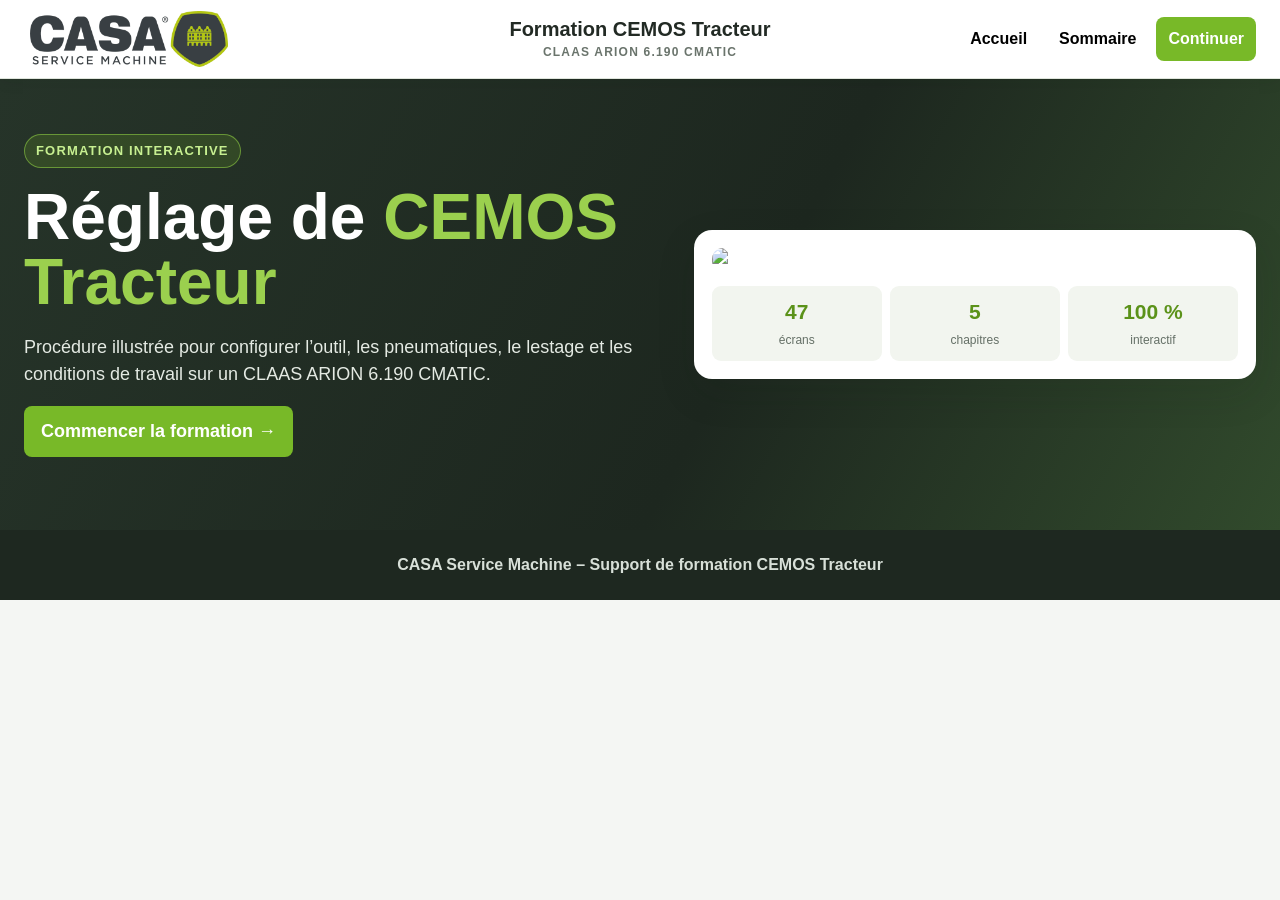
==== commit 77473daf: "Update index.html" ====
--- a/cemos-tracteur/index.html
+++ b/cemos-tracteur/index.html
@@ -1,6 +1,6 @@
 <!DOCTYPE html>
 <html lang="fr"><head><meta charset="UTF-8"><meta name="viewport" content="width=device-width,initial-scale=1">
-<title>CEMOS Tracteur | ARION 6.190</title>
+<title>CEMOS Tracteur </title>
 <style>
 :root{--green:#78b928;--green2:#5b9219;--deep:#1f2a22;--ink:#222a24;--muted:#657067;--bg:#f4f6f3;--white:#fff;--line:#dfe5dc;--yellow:#ffd500;--shadow:0 14px 38px rgba(22,38,24,.13)}
 *{box-sizing:border-box}html{scroll-behavior:smooth}body{margin:0;font-family:Arial,Helvetica,sans-serif;color:var(--ink);background:var(--bg);line-height:1.5}button,input{font:inherit}
@@ -38,4 +38,4 @@
 $('reset').onclick=()=>{if(confirm('Réinitialiser la progression ?')){done.clear();current=0;localStorage.clear();showStep(0)}};
 document.addEventListener('keydown',e=>{if(e.key==='ArrowRight'&&$('course').classList.contains('open'))validateStep();if(e.key==='ArrowLeft'&&$('course').classList.contains('open'))showStep(current-1);if(e.key==='Escape')closeModal()});
 buildMenu();showHome();
-</script></body></html>+</script></body></html>
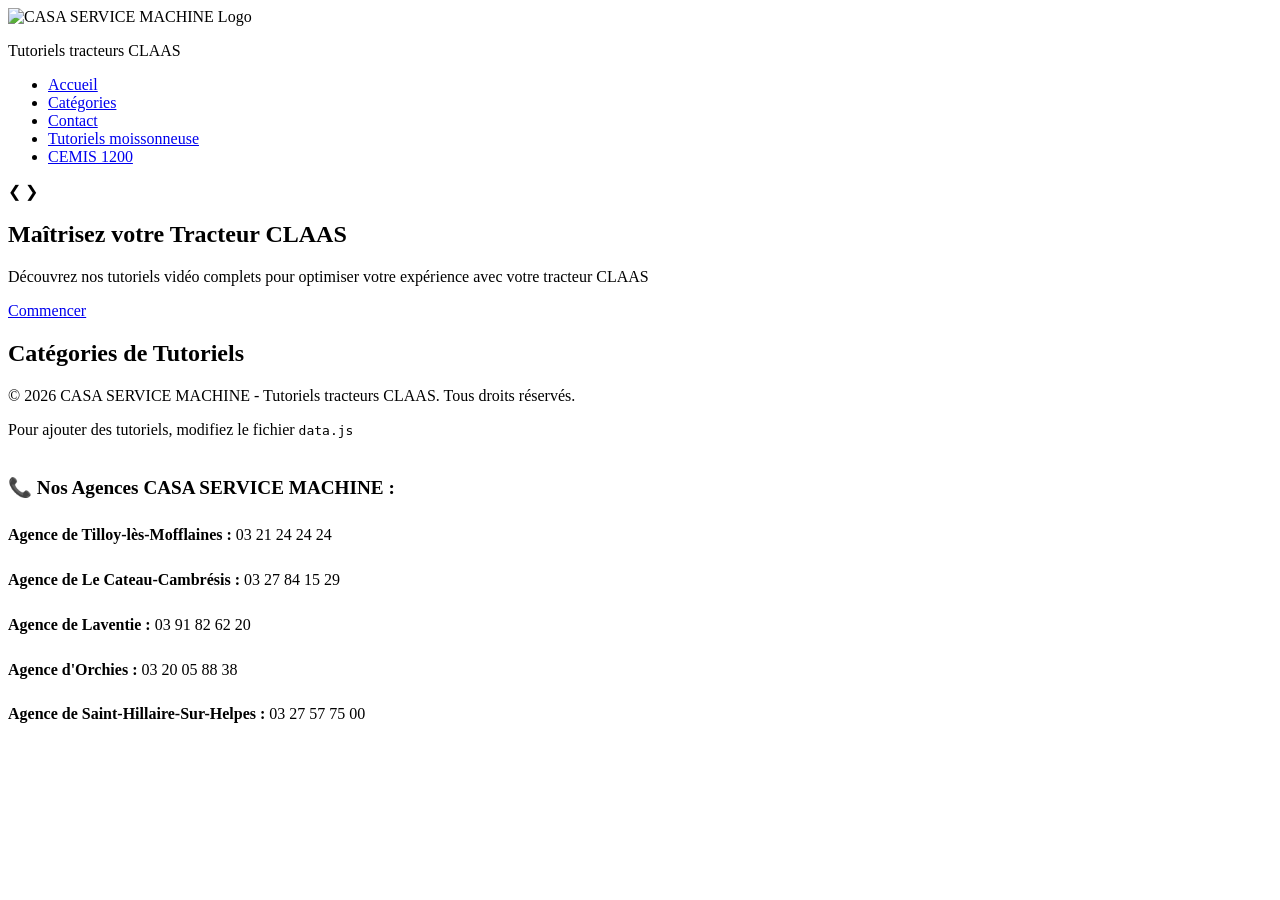
==== commit 890a4235: "Add files via upload" ====
--- a/cemos-tracteur/index.html
+++ b/cemos-tracteur/index.html
@@ -1,41 +1,127 @@
 <!DOCTYPE html>
-<html lang="fr"><head><meta charset="UTF-8"><meta name="viewport" content="width=device-width,initial-scale=1">
-<title>CEMOS Tracteur </title>
-<style>
-:root{--green:#78b928;--green2:#5b9219;--deep:#1f2a22;--ink:#222a24;--muted:#657067;--bg:#f4f6f3;--white:#fff;--line:#dfe5dc;--yellow:#ffd500;--shadow:0 14px 38px rgba(22,38,24,.13)}
-*{box-sizing:border-box}html{scroll-behavior:smooth}body{margin:0;font-family:Arial,Helvetica,sans-serif;color:var(--ink);background:var(--bg);line-height:1.5}button,input{font:inherit}
-.site-header{position:sticky;top:0;z-index:60;background:#fff;border-bottom:1px solid var(--line);box-shadow:0 4px 14px rgba(24,38,25,.06)}
-.nav{max-width:1380px;margin:auto;min-height:78px;padding:10px 24px;display:grid;grid-template-columns:260px 1fr 260px;align-items:center;gap:20px}.brand-logo{display:block;width:210px;max-height:56px;object-fit:contain}.header-title{text-align:center;line-height:1.15}.header-title strong{display:block;font-size:20px}.header-title span{display:block;margin-top:5px;font-size:12px;font-weight:700;letter-spacing:.1em;text-transform:uppercase;color:#6a746c}.nav-links{display:flex;justify-content:flex-end;gap:8px}.nav-links button{border:0;background:transparent;padding:10px 12px;border-radius:8px;cursor:pointer;font-weight:700}.nav-links .primary{background:var(--green);color:#fff}
-.hero{background:linear-gradient(118deg,#263429,#1d271f 58%,#314a2c);color:#fff}.hero-inner{max-width:1280px;margin:auto;padding:55px 24px;display:grid;grid-template-columns:1fr .9fr;gap:45px;align-items:center}.eyebrow{display:inline-block;background:rgba(120,185,40,.18);border:1px solid rgba(148,214,70,.55);color:#c7ef91;padding:6px 11px;border-radius:999px;font-size:13px;font-weight:bold;text-transform:uppercase;letter-spacing:.09em}.hero h1{font-size:clamp(38px,5vw,66px);line-height:1.03;margin:17px 0}.hero h1 span{color:#9bd04e}.hero p{font-size:18px;color:#e4eae3}.btn{border:0;border-radius:8px;padding:12px 17px;font-weight:bold;cursor:pointer}.btn-primary{background:var(--green);color:#fff}.btn-soft{background:#edf0eb;color:#263027}.hero-card{background:#fff;padding:18px;border-radius:18px;box-shadow:var(--shadow)}.hero-card img{width:100%;display:block;border-radius:11px}.meta{display:grid;grid-template-columns:repeat(3,1fr);gap:8px;margin-top:14px}.metric{background:#f2f5ef;padding:10px;text-align:center;border-radius:9px;color:#333}.metric strong{display:block;color:var(--green2);font-size:21px}.metric span{font-size:12px;color:var(--muted)}
-.course{display:none;min-height:calc(100vh - 78px)}.course.open{display:grid;grid-template-columns:300px 1fr}.sidebar{background:#fff;border-right:1px solid var(--line);position:sticky;top:78px;height:calc(100vh - 78px);overflow:auto;padding:18px}.side-head{display:flex;justify-content:space-between;align-items:center}.search{width:100%;padding:10px;border:1px solid var(--line);border-radius:8px;margin:12px 0}.chapter-title{font-size:12px;text-transform:uppercase;color:var(--green2);font-weight:bold;margin:17px 8px 6px}.step-link{display:block;width:100%;border:0;background:transparent;text-align:left;padding:9px;border-radius:7px;cursor:pointer}.step-link:hover,.step-link.active{background:#eaf4dd}.step-link.done:before{content:'✓ ';color:var(--green2);font-weight:bold}
-.lesson{padding:25px;max-width:1400px;width:100%;margin:auto}.card{background:#fff;border-radius:17px;box-shadow:var(--shadow);overflow:hidden}.head{padding:17px 21px;display:flex;justify-content:space-between;border-bottom:1px solid var(--line)}.pill{background:#edf5e4;color:#527f1f;padding:6px 10px;border-radius:999px;font-size:13px;font-weight:bold}.progress{height:7px;background:#e9ede6}.bar{height:100%;background:var(--green)}.body{padding:21px}.body h2{font-size:clamp(25px,3.5vw,40px);margin:0 0 6px}.instruction{font-size:18px;color:#49544b}.screen-wrap{position:relative;background:#111;border-radius:13px;overflow:hidden;line-height:0;touch-action:manipulation}.screen-wrap img{display:block;width:100%;height:auto;user-select:none}.hotspot{position:absolute;box-sizing:border-box;border:5px solid #ffd500;background:rgba(255,213,0,.13);border-radius:2px;cursor:pointer;z-index:4;box-shadow:none;animation:pulse 1.15s infinite;line-height:1.2}.hotspot.done-zone{border-color:#78b928;background:rgba(120,185,40,.18);animation:none;box-shadow:0 0 0 2px rgba(120,185,40,.2)}@keyframes pulse{0%,100%{opacity:1}50%{opacity:.55}}.hotspot.hidden{opacity:0;border:0;box-shadow:none;animation:none}.click-feedback{display:none;margin-top:12px;background:#fff4d2;border-left:5px solid #e2ad00;padding:10px 13px;border-radius:7px;color:#5e4b00}.tip{margin-top:15px;border-left:5px solid var(--green);background:#f1f7e9;padding:12px 14px;border-radius:8px}.actions{padding:17px 21px;border-top:1px solid var(--line);display:flex;justify-content:space-between;gap:10px;flex-wrap:wrap}.group{display:flex;gap:8px;flex-wrap:wrap}.footer{background:#1e2820;color:#d8e0d8;text-align:center;padding:23px}.modal{position:fixed;inset:0;background:rgba(0,0,0,.9);display:none;place-items:center;z-index:90;padding:16px}.modal.open{display:grid}.modal img{max-width:97vw;max-height:94vh}.modal button{position:fixed;right:18px;top:18px;width:44px;height:44px;border:0;border-radius:50%;font-size:22px}
-@media(max-width:900px){.nav{grid-template-columns:170px 1fr}.nav-links{display:none}.hero-inner{grid-template-columns:1fr}.course.open{display:block}.sidebar{position:relative;top:0;height:auto;border-right:0}}@media(max-width:580px){.header-title strong{font-size:14px}.header-title span{font-size:9px}.brand-logo{width:140px}.lesson{padding:10px}.body{padding:14px}}
-</style></head><body>
-<header class="site-header"><nav class="nav"><a href="#" onclick="showHome();return false"><img class="brand-logo" src="assets/logo-casa-service-machine.png" alt="CASA Service Machine"></a><div class="header-title"><strong>Formation CEMOS Tracteur</strong><span>CLAAS ARION 6.190 CMATIC</span></div><div class="nav-links"><button onclick="showHome()">Accueil</button><button onclick="startCourse(0)">Sommaire</button><button class="primary" onclick="startCourse()">Continuer</button></div></nav></header>
-<section id="home" class="hero"><div class="hero-inner"><div><span class="eyebrow">Formation interactive</span><h1>Réglage de <span>CEMOS Tracteur</span></h1><p>Procédure illustrée pour configurer l’outil, les pneumatiques, le lestage et les conditions de travail sur un CLAAS ARION 6.190 CMATIC.</p><p><button class="btn btn-primary" onclick="startCourse(0)">Commencer la formation →</button></p></div><div class="hero-card"><img src="assets/images/etape-01.jpg" alt="Écran CEBIS"><div class="meta"><div class="metric"><strong>47</strong><span>écrans</span></div><div class="metric"><strong>5</strong><span>chapitres</span></div><div class="metric"><strong>100 %</strong><span>interactif</span></div></div></div></div></section>
-<section id="course" class="course"><aside class="sidebar"><div class="side-head"><h2>Sommaire</h2><button class="btn btn-soft" onclick="showHome()">✕</button></div><input id="search" class="search" placeholder="Rechercher une étape…" oninput="buildMenu(this.value)"><div id="menu"></div></aside><main class="lesson"><article class="card"><div class="head"><span id="chapter" class="pill"></span><b id="counter"></b></div><div class="progress"><div id="bar" class="bar"></div></div><div class="body"><h2 id="title"></h2><p id="instruction" class="instruction"></p><div id="screenWrap" class="screen-wrap"><img id="screen" alt="Écran CEBIS"><div id="hotspots" aria-label="Commandes interactives"></div></div><div id="feedback" class="click-feedback">Cette commande ne correspond pas à l’action attendue. Utilisez le repère interactif affiché sur l’écran.</div><div class="tip"><strong>Mode pratique :</strong> les repères interactifs indiquent les commandes à utiliser sur l’écran. Lorsqu’une étape comporte plusieurs actions, validez-les dans l’ordre avant de poursuivre. Le bouton « Masquer la zone » permet de réaliser la procédure sans assistance visuelle.</div></div><div class="actions"><div class="group"><button id="prev" class="btn btn-soft">← Précédent</button><button id="toggle" class="btn btn-soft">Masquer la zone</button><button id="zoom" class="btn btn-soft">Agrandir</button></div><div class="group"><button id="reset" class="btn btn-soft">Réinitialiser</button><button id="next" class="btn btn-primary">Étape suivante →</button></div></div></article></main></section>
-<footer class="footer"><strong>CASA Service Machine – Support de formation CEMOS Tracteur</strong></footer><div id="modal" class="modal" onclick="closeModal()"><button>×</button><img id="modalImg"></div>
-<script>
-const steps=[{"id":1,"chapter":"Accès et démarrage","title":"Accéder à la gestion des outils","instruction":"Depuis l’écran du mode Champ, ouvrez le menu Outils afin d’enregistrer et de paramétrer l’outil attelé au tracteur.","image":"assets/images/etape-01.jpg","hotspots":[{"x":73.2256,"y":52.125,"w":9.0185,"h":10.4167}]},{"id":2,"chapter":"Accès et démarrage","title":"Ouvrir la gestion des outils","instruction":"Dans la page Compteurs de travail, sélectionnez Gestion des outils pour accéder à la liste des outils mémorisés.","image":"assets/images/etape-02.jpg","hotspots":[{"x":56.0084,"y":19.9583,"w":17.873,"h":9.2917}]},{"id":3,"chapter":"Accès et démarrage","title":"Créer un nouvel outil","instruction":"Ajoutez un nouvel outil dans la mémoire du CEBIS. Cette fiche servira de base aux calculs et recommandations de CEMOS.","image":"assets/images/etape-03.jpg","hotspots":[{"x":25.814,"y":35.0,"w":4.9192,"h":9.2083}]},{"id":4,"chapter":"Accès et démarrage","title":"Sélectionner l’outil enregistré","instruction":"Choisissez l’outil qui vient d’être créé afin de l’associer à la configuration de travail en cours.","image":"assets/images/etape-04.jpg","hotspots":[{"x":20.1921,"y":45.0,"w":37.4795,"h":9.2083}]},{"id":5,"chapter":"Accès et démarrage","title":"Ouvrir CEMOS Optimisation","instruction":"Revenez à l’écran principal puis ouvrez le menu Optimisation pour démarrer l’assistant CEMOS Tracteur.","image":"assets/images/etape-05.jpg","hotspots":[{"x":72.7337,"y":61.25,"w":10.0492,"h":10.75}]},{"id":6,"chapter":"Accès et démarrage","title":"Lancer les réglages de base du tracteur","instruction":"Sélectionnez l’assistant Réglages de base du tracteur. Il guide la saisie des caractéristiques de l’outil, des conditions de travail, des pneumatiques et du lestage.","image":"assets/images/etape-06.jpg","hotspots":[{"x":19.6767,"y":67.5833,"w":38.2759,"h":10.4583}]},{"id":7,"chapter":"Configuration de l’outil","title":"Mettre à jour l’outil pour CEMOS","instruction":"Démarrez la mise à jour de l’outil afin que CEMOS dispose de toutes les informations nécessaires à ses recommandations.","image":"assets/images/etape-07.jpg","hotspots":[{"x":55.8445,"y":40.0417,"w":26.142,"h":8.875}]},{"id":8,"chapter":"Configuration de l’outil","title":"Passer à la définition de la tâche","instruction":"Après avoir vérifié l’outil actif, poursuivez vers la sélection de la tâche réalisée.","image":"assets/images/etape-08.jpg","hotspots":[{"x":60.9276,"y":21.0833,"w":5.7156,"h":9.1667}]},{"id":9,"chapter":"Configuration de l’outil","title":"Choisir la tâche principale","instruction":"Sélectionnez la famille de travaux correspondant à l’utilisation principale de l’outil.","image":"assets/images/etape-09.jpg","hotspots":[{"x":55.7273,"y":30.125,"w":26.587,"h":10.5}]},{"id":10,"chapter":"Configuration de l’outil","title":"Définir la tâche secondaire","instruction":"Précisez la tâche secondaire pour affiner l’analyse de l’effort de traction et les réglages proposés.","image":"assets/images/etape-10.jpg","hotspots":[{"x":55.3291,"y":45.4167,"w":25.8609,"h":9.2083}]},{"id":11,"chapter":"Configuration de l’outil","title":"Sélectionner le travail du sol","instruction":"Indiquez que l’outil est utilisé pour un travail du sol afin d’adapter les paramètres de traction.","image":"assets/images/etape-11.jpg","hotspots":[{"x":54.6732,"y":43.25,"w":26.5167,"h":9.7083}]},{"id":12,"chapter":"Configuration de l’outil","title":"Valider la tâche choisie","instruction":"Confirmez la combinaison de tâches retenue et poursuivez la description de l’outil.","image":"assets/images/etape-12.jpg","hotspots":[{"x":60.0141,"y":17.8333,"w":5.8562,"h":10.4167}]},{"id":13,"chapter":"Configuration de l’outil","title":"Choisir le type d’outil","instruction":"Sélectionnez le type d’outil correspondant, ici un déchaumeur à disques.","image":"assets/images/etape-13.jpg","hotspots":[{"x":55.9616,"y":32.7083,"w":27.5943,"h":11.2917}]},{"id":14,"chapter":"Configuration de l’outil","title":"Poursuivre vers l’attelage","instruction":"Validez le type d’outil puis passez à la description de son mode d’attelage.","image":"assets/images/etape-14.jpg","hotspots":[{"x":60.7871,"y":20.9167,"w":6.4418,"h":10.125}]},{"id":15,"chapter":"Configuration de l’outil","title":"Définir la position d’attelage","instruction":"Indiquez que l’outil n’est pas attelé à l’avant et qu’il est attelé à l’arrière du tracteur.","image":"assets/images/etape-15.jpg","hotspots":[{"x":57.4842,"y":39.0,"w":27.5474,"h":9.5},{"x":57.4842,"y":51.7917,"w":27.524,"h":9.4583}]},{"id":16,"chapter":"Configuration de l’outil","title":"Valider la position d’attelage","instruction":"Confirmez les réponses concernant l’attelage avant et arrière.","image":"assets/images/etape-16.jpg","hotspots":[{"x":62.8484,"y":16.625,"w":6.9571,"h":12.0}]},{"id":17,"chapter":"Configuration de l’outil","title":"Indiquer l’absence de trémie","instruction":"Précisez que l’outil ne possède pas de trémie afin que CEMOS ne prenne pas en compte une charge variable de produit.","image":"assets/images/etape-17.jpg","hotspots":[{"x":56.7346,"y":40.8333,"w":26.7744,"h":9.1667}]},{"id":18,"chapter":"Configuration de l’outil","title":"Poursuivre la description de l’outil","instruction":"Validez l’information relative à la trémie et accédez aux caractéristiques suivantes.","image":"assets/images/etape-18.jpg","hotspots":[{"x":60.7168,"y":19.75,"w":6.0904,"h":10.2917}]},{"id":19,"chapter":"Configuration de l’outil","title":"Choisir le relevage arrière","instruction":"Indiquez que l’outil est porté par le relevage arrière.","image":"assets/images/etape-19.jpg","hotspots":[{"x":54.6732,"y":31.4167,"w":26.7276,"h":10.2917}]},{"id":20,"chapter":"Configuration de l’outil","title":"Passer au mode de liaison","instruction":"Poursuivez vers la description de la liaison mécanique entre le tracteur et l’outil.","image":"assets/images/etape-20.jpg","hotspots":[{"x":60.1078,"y":19.75,"w":6.6995,"h":10.3333}]},{"id":21,"chapter":"Configuration de l’outil","title":"Choisir la liaison intégrée","instruction":"Sélectionnez le mode intégré lorsque l’outil est directement porté par l’attelage arrière.","image":"assets/images/etape-21.jpg","hotspots":[{"x":55.8445,"y":32.2083,"w":26.6104,"h":10.2917}]},{"id":22,"chapter":"Configuration de l’outil","title":"Valider le mode d’attelage","instruction":"Confirmez le mode de liaison choisi.","image":"assets/images/etape-22.jpg","hotspots":[{"x":61.3258,"y":20.7083,"w":6.5355,"h":10.2917}]},{"id":23,"chapter":"Configuration de l’outil","title":"Choisir la méthode de détermination du poids","instruction":"Sélectionnez la détermination sans balance pour renseigner manuellement les données de masse et de géométrie de l’outil.","image":"assets/images/etape-23.jpg","hotspots":[{"x":60.8105,"y":21.0417,"w":6.0904,"h":10.2917}]},{"id":24,"chapter":"Poids et géométrie","title":"Renseigner le poids de l’outil","instruction":"Saisissez le poids réel de l’outil. Cette valeur est indispensable au calcul du lestage et de la répartition des charges.","image":"assets/images/etape-24.jpg","hotspots":[{"x":56.8049,"y":48.5,"w":24.0572,"h":17.2083}]},{"id":25,"chapter":"Poids et géométrie","title":"Valider le poids de l’outil","instruction":"Confirmez la masse saisie puis poursuivez vers les dimensions de l’outil.","image":"assets/images/etape-25.jpg","hotspots":[{"x":62.4971,"y":20.4167,"w":5.5751,"h":9.625}]},{"id":26,"chapter":"Poids et géométrie","title":"Renseigner la première distance","instruction":"Mesurez et saisissez la distance demandée entre le centre de gravité de l’outil et le point de référence indiqué par le schéma.","image":"assets/images/etape-26.jpg","hotspots":[{"x":57.0625,"y":48.5,"w":9.8149,"h":17.2083}]},{"id":27,"chapter":"Poids et géométrie","title":"Valider la première distance","instruction":"Confirmez la première dimension géométrique de l’outil.","image":"assets/images/etape-27.jpg","hotspots":[{"x":62.4971,"y":20.4167,"w":5.5751,"h":9.625}]},{"id":28,"chapter":"Poids et géométrie","title":"Renseigner la seconde distance","instruction":"Saisissez la distance complémentaire demandée afin de positionner correctement le centre de gravité de l’outil.","image":"assets/images/etape-28.jpg","hotspots":[{"x":56.8049,"y":48.5,"w":9.3699,"h":17.2083}]},{"id":29,"chapter":"Poids et géométrie","title":"Valider la seconde distance","instruction":"Confirmez la seconde dimension et terminez la description géométrique de l’outil.","image":"assets/images/etape-29.jpg","hotspots":[{"x":62.216,"y":20.7083,"w":6.0904,"h":10.2917}]},{"id":30,"chapter":"Poids et géométrie","title":"Terminer la configuration de l’outil","instruction":"Validez la fiche outil. CEMOS peut désormais utiliser ses caractéristiques dans les calculs de réglage.","image":"assets/images/etape-30.jpg","hotspots":[{"x":76.9735,"y":17.7083,"w":6.0904,"h":10.2917}]},{"id":31,"chapter":"Conditions de travail","title":"Accéder aux conditions de travail","instruction":"Poursuivez vers l’étape Conditions de travail pour décrire le sol et la profondeur d’utilisation.","image":"assets/images/etape-31.jpg","hotspots":[{"x":61.7709,"y":15.1667,"w":6.0904,"h":10.2917}]},{"id":32,"chapter":"Conditions de travail","title":"Choisir l’humidité du sol","instruction":"Sélectionnez l’état d’humidité qui correspond aux conditions réelles de la parcelle.","image":"assets/images/etape-32.jpg","hotspots":[{"x":57.1562,"y":24.0,"w":26.7276,"h":28.0417}]},{"id":33,"chapter":"Conditions de travail","title":"Renseigner les conditions du sol","instruction":"Définissez l’humidité, le type de sol, son état et la profondeur de travail. Ces données influencent l’effort de traction et la pression recommandée.","image":"assets/images/etape-33.jpg","hotspots":[{"x":56.4535,"y":33.3333,"w":28.6015,"h":47.7083}]},{"id":34,"chapter":"Conditions de travail","title":"Valider les conditions de travail","instruction":"Confirmez les caractéristiques de la parcelle et poursuivez vers la configuration des pneumatiques.","image":"assets/images/etape-34.jpg","hotspots":[{"x":62.1223,"y":20.0833,"w":6.0904,"h":10.25}]},{"id":35,"chapter":"Pneumatiques","title":"Saisir la largeur du pneu avant","instruction":"Renseignez la largeur nominale du pneumatique avant, telle qu’elle apparaît dans sa désignation.","image":"assets/images/etape-35.jpg","hotspots":[{"x":62.216,"y":17.0833,"w":6.0904,"h":10.25}]},{"id":36,"chapter":"Pneumatiques","title":"Saisir le rapport d’aspect","instruction":"Renseignez le rapport hauteur/largeur du pneumatique avant.","image":"assets/images/etape-36.jpg","hotspots":[{"x":61.3258,"y":18.6667,"w":6.0904,"h":10.25}]},{"id":37,"chapter":"Pneumatiques","title":"Saisir le diamètre de jante","instruction":"Indiquez le diamètre de la jante avant en pouces.","image":"assets/images/etape-37.jpg","hotspots":[{"x":61.3258,"y":20.0833,"w":6.0904,"h":10.25}]},{"id":38,"chapter":"Pneumatiques","title":"Choisir le fabricant du pneu","instruction":"Sélectionnez le fabricant du pneumatique monté sur le tracteur.","image":"assets/images/etape-38.jpg","hotspots":[{"x":61.1384,"y":19.625,"w":6.0904,"h":10.25}]},{"id":39,"chapter":"Pneumatiques","title":"Choisir le modèle du pneu","instruction":"Sélectionnez la désignation exacte du pneumatique avant afin d’utiliser ses caractéristiques de charge et de pression.","image":"assets/images/etape-39.jpg","hotspots":[{"x":60.9979,"y":18.1667,"w":6.067,"h":10.2917}]},{"id":40,"chapter":"Pneumatiques","title":"Valider la pression minimale au champ","instruction":"Contrôlez puis confirmez le seuil minimal de pression autorisé pour les pneus avant au champ.","image":"assets/images/etape-40.jpg","hotspots":[{"x":78.9412,"y":18.5,"w":6.0904,"h":10.25}]},{"id":41,"chapter":"Pneumatiques","title":"Configurer les pneus arrière","instruction":"Réalisez la même saisie pour les pneumatiques arrière : dimensions, fabricant, modèle et seuil minimal de pression.","image":"assets/images/etape-41.jpg","hotspots":[{"x":61.7709,"y":17.25,"w":6.0904,"h":10.25},{"x":37.1047,"y":54.375,"w":19.6065,"h":16.5417}]},{"id":42,"chapter":"Lestage et validation","title":"Choisir l’utilisation d’une masse arrière","instruction":"Indiquez si une masse arrière est réellement utilisée. Dans cette configuration, sélectionnez Non.","image":"assets/images/etape-42.jpg","hotspots":[{"x":56.1021,"y":61.4583,"w":27.2429,"h":10.2917}]},{"id":43,"chapter":"Lestage et validation","title":"Poursuivre vers la recommandation de lestage","instruction":"Validez le choix concernant la masse arrière afin que CEMOS calcule la répartition de charge adaptée.","image":"assets/images/etape-43.jpg","hotspots":[{"x":61.4195,"y":18.1667,"w":6.8869,"h":10.2917}]},{"id":44,"chapter":"Lestage et validation","title":"Confirmer la recommandation de lestage","instruction":"Contrôlez la masse recommandée à l’avant et l’absence de masse arrière, puis validez la proposition.","image":"assets/images/etape-44.jpg","hotspots":[{"x":66.8306,"y":16.9167,"w":6.0904,"h":10.25}]},{"id":45,"chapter":"Lestage et validation","title":"Confirmer les pressions des pneus","instruction":"Vérifiez les pressions recommandées pour l’avant et l’arrière. Elles doivent rester compatibles avec les limites des pneumatiques et la charge du tracteur.","image":"assets/images/etape-45.jpg","hotspots":[{"x":67.018,"y":15.5,"w":6.0904,"h":10.25}]},{"id":46,"chapter":"Lestage et validation","title":"Valider le résumé des réglages","instruction":"Contrôlez le résumé : masses, pressions et niveau de risque de compactage. Validez pour appliquer la configuration de base.","image":"assets/images/etape-46.jpg","hotspots":[{"x":76.1771,"y":19.125,"w":6.067,"h":10.2917}]},{"id":47,"chapter":"Lestage et validation","title":"Configuration CEMOS terminée","instruction":"La configuration de travail est enregistrée. CEMOS dispose désormais des données nécessaires pour proposer des optimisations adaptées au tracteur, à l’outil et aux conditions de la parcelle.","image":"assets/images/etape-47.jpg","hotspots":[]}];
-let current=Number(localStorage.getItem('cemos-photo-current')||0);
-let done=new Set(JSON.parse(localStorage.getItem('cemos-photo-done')||'[]'));
-let hotspotVisible=true;
-let validatedZones=new Set();
-const $=id=>document.getElementById(id);
-function buildMenu(q=''){let m=$('menu');m.innerHTML='';let last='';q=q.toLowerCase();steps.forEach((s,i)=>{if(q&&!(s.title+' '+s.chapter).toLowerCase().includes(q))return;if(s.chapter!==last){let h=document.createElement('div');h.className='chapter-title';h.textContent=s.chapter;m.appendChild(h);last=s.chapter}let b=document.createElement('button');b.className='step-link';b.dataset.index=i;b.textContent=`${s.id}. ${s.title}`;b.onclick=()=>showStep(i);m.appendChild(b)});refreshMenu()}
-function refreshMenu(){document.querySelectorAll('.step-link').forEach(b=>{let i=+b.dataset.index;b.classList.toggle('active',i===current);b.classList.toggle('done',done.has(i))})}
-function showHome(){$('home').style.display='block';$('course').classList.remove('open');window.scrollTo(0,0)}
-function startCourse(i=null){$('home').style.display='none';$('course').classList.add('open');showStep(i===null?current:i)}
-function renderHotspots(s){const host=$('hotspots');host.innerHTML='';validatedZones.clear();s.hotspots.forEach((h,index)=>{const el=document.createElement('button');el.className='hotspot'+(hotspotVisible?'':' hidden');el.type='button';el.setAttribute('aria-label',`Zone ${index+1} à cliquer`);el.style.left=h.x+'%';el.style.top=h.y+'%';el.style.width=h.w+'%';el.style.height=h.h+'%';el.onclick=e=>{e.stopPropagation();if(validatedZones.has(index))return;validatedZones.add(index);el.classList.add('done-zone');if(validatedZones.size===s.hotspots.length){setTimeout(validateStep,260)}};host.appendChild(el)})}
-function showStep(i){current=Math.max(0,Math.min(steps.length-1,i));let s=steps[current];$('chapter').textContent=s.chapter;$('counter').textContent=`Étape ${s.id} sur ${steps.length}`;$('title').textContent=s.title;$('instruction').textContent=s.instruction;$('screen').src=s.image;$('bar').style.width=((current+1)/steps.length*100)+'%';$('prev').disabled=current===0;$('next').textContent=current===steps.length-1?'Terminer ✓':'Étape suivante →';$('feedback').style.display='none';renderHotspots(s);localStorage.setItem('cemos-photo-current',current);refreshMenu();window.scrollTo({top:0,behavior:'smooth'})}
-function validateStep(){done.add(current);localStorage.setItem('cemos-photo-done',JSON.stringify([...done]));if(current<steps.length-1)showStep(current+1);else{alert('Formation terminée : les 47 étapes ont été parcourues.');showHome()}}
-$('screenWrap').onclick=e=>{if(!e.target.classList.contains('hotspot')&&steps[current].hotspots.length){$('feedback').style.display='block';setTimeout(()=>$('feedback').style.display='none',2200)}};
-$('prev').onclick=()=>showStep(current-1);
-$('next').onclick=validateStep;
-$('toggle').onclick=()=>{hotspotVisible=!hotspotVisible;document.querySelectorAll('.hotspot').forEach(el=>el.classList.toggle('hidden',!hotspotVisible));$('toggle').textContent=hotspotVisible?'Masquer les zones':'Afficher les zones'};
-$('zoom').onclick=()=>{$('modalImg').src=steps[current].image;$('modal').classList.add('open')};
-function closeModal(){$('modal').classList.remove('open')}
-$('reset').onclick=()=>{if(confirm('Réinitialiser la progression ?')){done.clear();current=0;localStorage.clear();showStep(0)}};
-document.addEventListener('keydown',e=>{if(e.key==='ArrowRight'&&$('course').classList.contains('open'))validateStep();if(e.key==='ArrowLeft'&&$('course').classList.contains('open'))showStep(current-1);if(e.key==='Escape')closeModal()});
-buildMenu();showHome();
-</script></body></html>
+<html lang="fr">
+<head>
+  <meta charset="UTF-8" />
+  <meta name="viewport" content="width=device-width, initial-scale=1.0" />
+  <title>Tutoriels Tracteurs CLAAS - CASA SERVICE MACHINE</title>
+  <link rel="stylesheet" href="styles.css?v=3" />
+</head>
+<body>
+  <!-- Header -->
+  <header class="header">
+    <div class="container">
+      <div class="logo">
+        <img src="csm-logo-5.png" alt="CASA SERVICE MACHINE Logo" />
+        <div class="logo-text">
+          <p class="subtitle">Tutoriels tracteurs CLAAS</p>
+        </div>
+      </div>
+
+      <nav class="nav">
+        <ul>
+          <li><a href="#accueil">Accueil</a></li>
+          <li><a href="#categories">Catégories</a></li>
+          <li><a href="#contact">Contact</a></li>
+          <li>
+            <a class="btn-moissonneuses" href="https://tutoriels-csm.github.io/moissonneuse/" target="_blank" rel="noopener noreferrer">
+              Tutoriels moissonneuse
+            </a>
+          </li>
+          <li>
+            <a class="btn-cemis1200" href="https://casa-csm.github.io/Cemis-1200/" target="_blank" rel="noopener noreferrer">
+              CEMIS 1200
+            </a>
+          </li>
+        </ul>
+      </nav>
+    </div>
+  </header>
+
+  <!-- Hero -->
+  <section id="accueil" class="hero">
+    <div class="slideshow-container">
+      <div class="slide fade" style="background-image: url('ClaasAtionSerie9CMatic2-1000x562.jpg')"></div>
+      <div class="slide fade" style="background-image: url('997631-27.jpg')"></div>
+      <div class="slide fade" style="background-image: url('1038370.jpg')"></div>
+      <div class="slide fade" style="background-image: url('477655.jpg')"></div>
+
+      <a class="prev" onclick="changeSlide(-1)">&#10094;</a>
+      <a class="next" onclick="changeSlide(1)">&#10095;</a>
+
+      <div class="dots-container">
+        <span class="dot" onclick="currentSlide(1)"></span>
+        <span class="dot" onclick="currentSlide(2)"></span>
+        <span class="dot" onclick="currentSlide(3)"></span>
+        <span class="dot" onclick="currentSlide(4)"></span>
+      </div>
+    </div>
+
+    <div class="hero-content">
+      <h2>Maîtrisez votre Tracteur CLAAS</h2>
+      <p>Découvrez nos tutoriels vidéo complets pour optimiser votre expérience avec votre tracteur CLAAS</p>
+      <a href="#categories" class="btn btn-primary">Commencer</a>
+    </div>
+  </section>
+
+  <!-- Categories -->
+  <section id="categories" class="categories">
+    <div class="container">
+      <h2 class="section-title">Catégories de Tutoriels</h2>
+      <div class="category-grid" id="categoryGrid"></div>
+    </div>
+  </section>
+
+  <!-- Tutorials -->
+  <section id="tutoriels" class="tutoriels" style="display:none;">
+    <div class="container">
+      <h2 class="section-title">Tutoriels</h2>
+      <div class="tutoriels-grid" id="tutorielsGrid"></div>
+    </div>
+  </section>
+
+  <!-- Module CEMOS Tracteur intégré à la page -->
+  <section id="cemosModule" class="cemos-module" style="display:none;">
+    <div class="container">
+      <div class="cemos-module-toolbar">
+        <div>
+          <h2 class="section-title">Réglage de CEMOS Tracteur</h2>
+          <p>Procédure illustrée pour configurer l'outil, les pneumatiques, le lestage et les conditions de travail.</p>
+        </div>
+        <button id="closeCemosModule" class="btn btn-primary" type="button">Retour aux catégories</button>
+      </div>
+      <iframe
+        id="cemosModuleFrame"
+        class="cemos-module-frame"
+        title="Formation Réglage de CEMOS Tracteur"
+        loading="lazy"
+        data-src="cemos-tracteur/index.html">
+      </iframe>
+    </div>
+  </section>
+
+  <!-- Modal -->
+  <div id="videoModal" class="modal">
+    <div id="modalContent"></div>
+  </div>
+
+  <!-- Footer -->
+  <footer id="contact" class="footer">
+    <div class="container">
+      <p>&copy; 2026 CASA SERVICE MACHINE - Tutoriels tracteurs CLAAS. Tous droits réservés.</p>
+      <p>Pour ajouter des tutoriels, modifiez le fichier <code>data.js</code></p>
+
+      <div style="margin-top: 2rem; font-size: 1rem; line-height: 1.8;">
+        <h3 style="margin-bottom: 1rem; font-size: 1.2rem;">📞 Nos Agences CASA SERVICE MACHINE :</h3>
+        <p><strong>Agence de Tilloy-lès-Mofflaines :</strong> <a href="tel:0321242424" style="color: var(--accent-yellow-green); text-decoration: none;">03 21 24 24 24</a></p>
+        <p><strong>Agence de Le Cateau-Cambrésis :</strong> <a href="tel:0327841529" style="color: var(--accent-yellow-green); text-decoration: none;">03 27 84 15 29</a></p>
+        <p><strong>Agence de Laventie :</strong> <a href="tel:0391826220" style="color: var(--accent-yellow-green); text-decoration: none;">03 91 82 62 20</a></p>
+        <p><strong>Agence d'Orchies :</strong> <a href="tel:0320058838" style="color: var(--accent-yellow-green); text-decoration: none;">03 20 05 88 38</a></p>
+        <p><strong>Agence de Saint-Hillaire-Sur-Helpes :</strong> <a href="tel:0327577500" style="color: var(--accent-yellow-green); text-decoration: none;">03 27 57 75 00</a></p>
+      </div>
+    </div>
+  </footer>
+
+  <script src="data.js?v=3"></script>
+  <script src="app.js?v=3"></script>
+</body>
+</html>
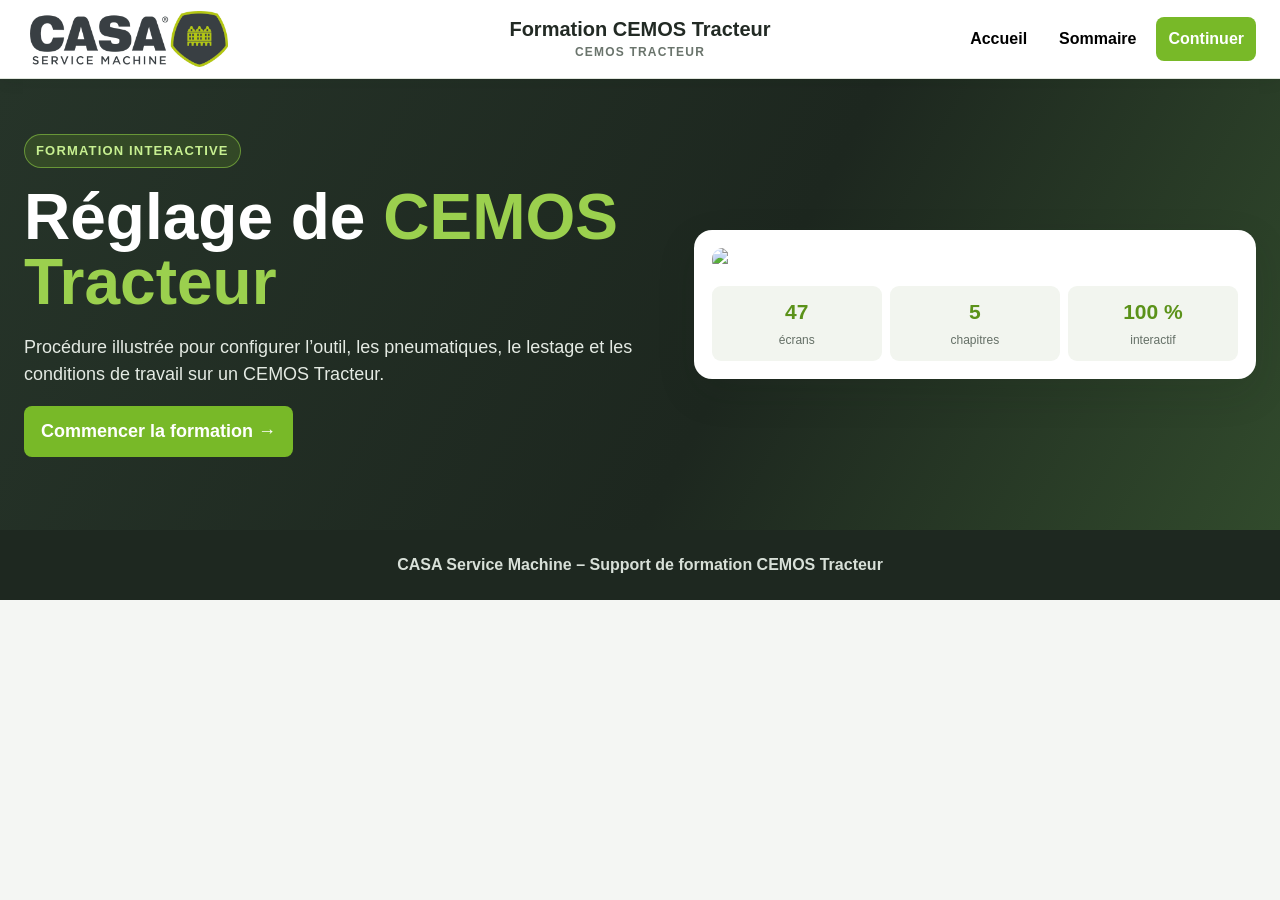
==== commit c1fedfd1: "Add files via upload" ====
--- a/cemos-tracteur/index.html
+++ b/cemos-tracteur/index.html
@@ -1,127 +1,41 @@
 <!DOCTYPE html>
-<html lang="fr">
-<head>
-  <meta charset="UTF-8" />
-  <meta name="viewport" content="width=device-width, initial-scale=1.0" />
-  <title>Tutoriels Tracteurs CLAAS - CASA SERVICE MACHINE</title>
-  <link rel="stylesheet" href="styles.css?v=3" />
-</head>
-<body>
-  <!-- Header -->
-  <header class="header">
-    <div class="container">
-      <div class="logo">
-        <img src="csm-logo-5.png" alt="CASA SERVICE MACHINE Logo" />
-        <div class="logo-text">
-          <p class="subtitle">Tutoriels tracteurs CLAAS</p>
-        </div>
-      </div>
-
-      <nav class="nav">
-        <ul>
-          <li><a href="#accueil">Accueil</a></li>
-          <li><a href="#categories">Catégories</a></li>
-          <li><a href="#contact">Contact</a></li>
-          <li>
-            <a class="btn-moissonneuses" href="https://tutoriels-csm.github.io/moissonneuse/" target="_blank" rel="noopener noreferrer">
-              Tutoriels moissonneuse
-            </a>
-          </li>
-          <li>
-            <a class="btn-cemis1200" href="https://casa-csm.github.io/Cemis-1200/" target="_blank" rel="noopener noreferrer">
-              CEMIS 1200
-            </a>
-          </li>
-        </ul>
-      </nav>
-    </div>
-  </header>
-
-  <!-- Hero -->
-  <section id="accueil" class="hero">
-    <div class="slideshow-container">
-      <div class="slide fade" style="background-image: url('ClaasAtionSerie9CMatic2-1000x562.jpg')"></div>
-      <div class="slide fade" style="background-image: url('997631-27.jpg')"></div>
-      <div class="slide fade" style="background-image: url('1038370.jpg')"></div>
-      <div class="slide fade" style="background-image: url('477655.jpg')"></div>
-
-      <a class="prev" onclick="changeSlide(-1)">&#10094;</a>
-      <a class="next" onclick="changeSlide(1)">&#10095;</a>
-
-      <div class="dots-container">
-        <span class="dot" onclick="currentSlide(1)"></span>
-        <span class="dot" onclick="currentSlide(2)"></span>
-        <span class="dot" onclick="currentSlide(3)"></span>
-        <span class="dot" onclick="currentSlide(4)"></span>
-      </div>
-    </div>
-
-    <div class="hero-content">
-      <h2>Maîtrisez votre Tracteur CLAAS</h2>
-      <p>Découvrez nos tutoriels vidéo complets pour optimiser votre expérience avec votre tracteur CLAAS</p>
-      <a href="#categories" class="btn btn-primary">Commencer</a>
-    </div>
-  </section>
-
-  <!-- Categories -->
-  <section id="categories" class="categories">
-    <div class="container">
-      <h2 class="section-title">Catégories de Tutoriels</h2>
-      <div class="category-grid" id="categoryGrid"></div>
-    </div>
-  </section>
-
-  <!-- Tutorials -->
-  <section id="tutoriels" class="tutoriels" style="display:none;">
-    <div class="container">
-      <h2 class="section-title">Tutoriels</h2>
-      <div class="tutoriels-grid" id="tutorielsGrid"></div>
-    </div>
-  </section>
-
-  <!-- Module CEMOS Tracteur intégré à la page -->
-  <section id="cemosModule" class="cemos-module" style="display:none;">
-    <div class="container">
-      <div class="cemos-module-toolbar">
-        <div>
-          <h2 class="section-title">Réglage de CEMOS Tracteur</h2>
-          <p>Procédure illustrée pour configurer l'outil, les pneumatiques, le lestage et les conditions de travail.</p>
-        </div>
-        <button id="closeCemosModule" class="btn btn-primary" type="button">Retour aux catégories</button>
-      </div>
-      <iframe
-        id="cemosModuleFrame"
-        class="cemos-module-frame"
-        title="Formation Réglage de CEMOS Tracteur"
-        loading="lazy"
-        data-src="cemos-tracteur/index.html">
-      </iframe>
-    </div>
-  </section>
-
-  <!-- Modal -->
-  <div id="videoModal" class="modal">
-    <div id="modalContent"></div>
-  </div>
-
-  <!-- Footer -->
-  <footer id="contact" class="footer">
-    <div class="container">
-      <p>&copy; 2026 CASA SERVICE MACHINE - Tutoriels tracteurs CLAAS. Tous droits réservés.</p>
-      <p>Pour ajouter des tutoriels, modifiez le fichier <code>data.js</code></p>
-
-      <div style="margin-top: 2rem; font-size: 1rem; line-height: 1.8;">
-        <h3 style="margin-bottom: 1rem; font-size: 1.2rem;">📞 Nos Agences CASA SERVICE MACHINE :</h3>
-        <p><strong>Agence de Tilloy-lès-Mofflaines :</strong> <a href="tel:0321242424" style="color: var(--accent-yellow-green); text-decoration: none;">03 21 24 24 24</a></p>
-        <p><strong>Agence de Le Cateau-Cambrésis :</strong> <a href="tel:0327841529" style="color: var(--accent-yellow-green); text-decoration: none;">03 27 84 15 29</a></p>
-        <p><strong>Agence de Laventie :</strong> <a href="tel:0391826220" style="color: var(--accent-yellow-green); text-decoration: none;">03 91 82 62 20</a></p>
-        <p><strong>Agence d'Orchies :</strong> <a href="tel:0320058838" style="color: var(--accent-yellow-green); text-decoration: none;">03 20 05 88 38</a></p>
-        <p><strong>Agence de Saint-Hillaire-Sur-Helpes :</strong> <a href="tel:0327577500" style="color: var(--accent-yellow-green); text-decoration: none;">03 27 57 75 00</a></p>
-      </div>
-    </div>
-  </footer>
-
-  <script src="data.js?v=3"></script>
-  <script src="app.js?v=3"></script>
-</body>
-</html>
+<html lang="fr"><head><meta charset="UTF-8"><meta name="viewport" content="width=device-width,initial-scale=1">
+<title>CEMOS Tracteur | ARION 6.190</title>
+<style>
+:root{--green:#78b928;--green2:#5b9219;--deep:#1f2a22;--ink:#222a24;--muted:#657067;--bg:#f4f6f3;--white:#fff;--line:#dfe5dc;--yellow:#ffd500;--shadow:0 14px 38px rgba(22,38,24,.13)}
+*{box-sizing:border-box}html{scroll-behavior:smooth}body{margin:0;font-family:Arial,Helvetica,sans-serif;color:var(--ink);background:var(--bg);line-height:1.5}button,input{font:inherit}
+.site-header{position:sticky;top:0;z-index:60;background:#fff;border-bottom:1px solid var(--line);box-shadow:0 4px 14px rgba(24,38,25,.06)}
+.nav{max-width:1380px;margin:auto;min-height:78px;padding:10px 24px;display:grid;grid-template-columns:260px 1fr 260px;align-items:center;gap:20px}.brand-logo{display:block;width:210px;max-height:56px;object-fit:contain}.header-title{text-align:center;line-height:1.15}.header-title strong{display:block;font-size:20px}.header-title span{display:block;margin-top:5px;font-size:12px;font-weight:700;letter-spacing:.1em;text-transform:uppercase;color:#6a746c}.nav-links{display:flex;justify-content:flex-end;gap:8px}.nav-links button{border:0;background:transparent;padding:10px 12px;border-radius:8px;cursor:pointer;font-weight:700}.nav-links .primary{background:var(--green);color:#fff}
+.hero{background:linear-gradient(118deg,#263429,#1d271f 58%,#314a2c);color:#fff}.hero-inner{max-width:1280px;margin:auto;padding:55px 24px;display:grid;grid-template-columns:1fr .9fr;gap:45px;align-items:center}.eyebrow{display:inline-block;background:rgba(120,185,40,.18);border:1px solid rgba(148,214,70,.55);color:#c7ef91;padding:6px 11px;border-radius:999px;font-size:13px;font-weight:bold;text-transform:uppercase;letter-spacing:.09em}.hero h1{font-size:clamp(38px,5vw,66px);line-height:1.03;margin:17px 0}.hero h1 span{color:#9bd04e}.hero p{font-size:18px;color:#e4eae3}.btn{border:0;border-radius:8px;padding:12px 17px;font-weight:bold;cursor:pointer}.btn-primary{background:var(--green);color:#fff}.btn-soft{background:#edf0eb;color:#263027}.hero-card{background:#fff;padding:18px;border-radius:18px;box-shadow:var(--shadow)}.hero-card img{width:100%;display:block;border-radius:11px}.meta{display:grid;grid-template-columns:repeat(3,1fr);gap:8px;margin-top:14px}.metric{background:#f2f5ef;padding:10px;text-align:center;border-radius:9px;color:#333}.metric strong{display:block;color:var(--green2);font-size:21px}.metric span{font-size:12px;color:var(--muted)}
+.course{display:none;min-height:calc(100vh - 78px)}.course.open{display:grid;grid-template-columns:300px 1fr}.sidebar{background:#fff;border-right:1px solid var(--line);position:sticky;top:78px;height:calc(100vh - 78px);overflow:auto;padding:18px}.side-head{display:flex;justify-content:space-between;align-items:center}.search{width:100%;padding:10px;border:1px solid var(--line);border-radius:8px;margin:12px 0}.chapter-title{font-size:12px;text-transform:uppercase;color:var(--green2);font-weight:bold;margin:17px 8px 6px}.step-link{display:block;width:100%;border:0;background:transparent;text-align:left;padding:9px;border-radius:7px;cursor:pointer}.step-link:hover,.step-link.active{background:#eaf4dd}.step-link.done:before{content:'✓ ';color:var(--green2);font-weight:bold}
+.lesson{padding:25px;max-width:1400px;width:100%;margin:auto}.card{background:#fff;border-radius:17px;box-shadow:var(--shadow);overflow:hidden}.head{padding:17px 21px;display:flex;justify-content:space-between;border-bottom:1px solid var(--line)}.pill{background:#edf5e4;color:#527f1f;padding:6px 10px;border-radius:999px;font-size:13px;font-weight:bold}.progress{height:7px;background:#e9ede6}.bar{height:100%;background:var(--green)}.body{padding:21px}.body h2{font-size:clamp(25px,3.5vw,40px);margin:0 0 6px}.instruction{font-size:18px;color:#49544b}.screen-wrap{position:relative;background:#111;border-radius:13px;overflow:hidden;line-height:0;touch-action:manipulation}.screen-wrap img{display:block;width:100%;height:auto;user-select:none}.hotspot{position:absolute;border:4px solid #ffd500;background:rgba(255,213,0,.13);border-radius:2px;cursor:pointer;z-index:4;box-shadow:0 0 0 2px rgba(255,213,0,.22);animation:pulse 1.15s infinite;line-height:1.2}.hotspot.done-zone{border-color:#78b928;background:rgba(120,185,40,.18);animation:none;box-shadow:0 0 0 2px rgba(120,185,40,.2)}@keyframes pulse{0%,100%{box-shadow:0 0 0 2px rgba(255,213,0,.22)}50%{box-shadow:0 0 0 7px rgba(255,213,0,.35)}}.hotspot.hidden{opacity:0;border:0;box-shadow:none;animation:none}.click-feedback{display:none;margin-top:12px;background:#fff4d2;border-left:5px solid #e2ad00;padding:10px 13px;border-radius:7px;color:#5e4b00}.tip{margin-top:15px;border-left:5px solid var(--green);background:#f1f7e9;padding:12px 14px;border-radius:8px}.actions{padding:17px 21px;border-top:1px solid var(--line);display:flex;justify-content:space-between;gap:10px;flex-wrap:wrap}.group{display:flex;gap:8px;flex-wrap:wrap}.footer{background:#1e2820;color:#d8e0d8;text-align:center;padding:23px}.modal{position:fixed;inset:0;background:rgba(0,0,0,.9);display:none;place-items:center;z-index:90;padding:16px}.modal.open{display:grid}.modal img{max-width:97vw;max-height:94vh}.modal button{position:fixed;right:18px;top:18px;width:44px;height:44px;border:0;border-radius:50%;font-size:22px}
+@media(max-width:900px){.nav{grid-template-columns:170px 1fr}.nav-links{display:none}.hero-inner{grid-template-columns:1fr}.course.open{display:block}.sidebar{position:relative;top:0;height:auto;border-right:0}}@media(max-width:580px){.header-title strong{font-size:14px}.header-title span{font-size:9px}.brand-logo{width:140px}.lesson{padding:10px}.body{padding:14px}}
+</style></head><body>
+<header class="site-header"><nav class="nav"><a href="#" onclick="showHome();return false"><img class="brand-logo" src="assets/logo-casa-service-machine.png" alt="CASA Service Machine"></a><div class="header-title"><strong>Formation CEMOS Tracteur</strong><span>CEMOS Tracteur</span></div><div class="nav-links"><button onclick="showHome()">Accueil</button><button onclick="startCourse(0)">Sommaire</button><button class="primary" onclick="startCourse()">Continuer</button></div></nav></header>
+<section id="home" class="hero"><div class="hero-inner"><div><span class="eyebrow">Formation interactive</span><h1>Réglage de <span>CEMOS Tracteur</span></h1><p>Procédure illustrée pour configurer l’outil, les pneumatiques, le lestage et les conditions de travail sur un CEMOS Tracteur.</p><p><button class="btn btn-primary" onclick="startCourse(0)">Commencer la formation →</button></p></div><div class="hero-card"><img src="assets/images/etape-01.jpg" alt="Écran CEBIS"><div class="meta"><div class="metric"><strong>47</strong><span>écrans</span></div><div class="metric"><strong>5</strong><span>chapitres</span></div><div class="metric"><strong>100 %</strong><span>interactif</span></div></div></div></div></section>
+<section id="course" class="course"><aside class="sidebar"><div class="side-head"><h2>Sommaire</h2><button class="btn btn-soft" onclick="showHome()">✕</button></div><input id="search" class="search" placeholder="Rechercher une étape…" oninput="buildMenu(this.value)"><div id="menu"></div></aside><main class="lesson"><article class="card"><div class="head"><span id="chapter" class="pill"></span><b id="counter"></b></div><div class="progress"><div id="bar" class="bar"></div></div><div class="body"><h2 id="title"></h2><p id="instruction" class="instruction"></p><div id="screenWrap" class="screen-wrap"><img id="screen" alt="Écran CEBIS"><div id="hotspots" aria-label="Commandes interactives"></div></div><div id="feedback" class="click-feedback">Cette commande ne correspond pas à l’action attendue. Utilisez le repère interactif affiché sur l’écran.</div><div class="tip"><strong>Mode pratique :</strong> les repères interactifs indiquent les commandes à utiliser sur l’écran. Lorsqu’une étape comporte plusieurs actions, validez-les dans l’ordre avant de poursuivre. Le bouton « Masquer la zone » permet de réaliser la procédure sans assistance visuelle.</div></div><div class="actions"><div class="group"><button id="prev" class="btn btn-soft">← Précédent</button><button id="toggle" class="btn btn-soft">Masquer la zone</button><button id="zoom" class="btn btn-soft">Agrandir</button></div><div class="group"><button id="reset" class="btn btn-soft">Réinitialiser</button><button id="next" class="btn btn-primary">Étape suivante →</button></div></div></article></main></section>
+<footer class="footer"><strong>CASA Service Machine – Support de formation CEMOS Tracteur</strong></footer><div id="modal" class="modal" onclick="closeModal()"><button>×</button><img id="modalImg"></div>
+<script>
+const steps=[{"id":1,"chapter":"Accès et démarrage","title":"Accéder à la gestion des outils","instruction":"Depuis l’écran du mode Champ, ouvrez le menu Outils afin d’enregistrer et de paramétrer l’outil attelé au tracteur.","image":"assets/images/etape-01.jpg","hotspots":[{"x":73.226,"y":52.083,"w":9.019,"h":10.5}]},{"id":2,"chapter":"Accès et démarrage","title":"Ouvrir la gestion des outils","instruction":"Dans la page Compteurs de travail, sélectionnez Gestion des outils pour accéder à la liste des outils mémorisés.","image":"assets/images/etape-02.jpg","hotspots":[{"x":55.985,"y":19.958,"w":17.896,"h":9.292}]},{"id":3,"chapter":"Accès et démarrage","title":"Créer un nouvel outil","instruction":"Ajoutez un nouvel outil dans la mémoire du CEBIS. Cette fiche servira de base aux calculs et recommandations de CEMOS.","image":"assets/images/etape-03.jpg","hotspots":[{"x":25.814,"y":35.0,"w":4.919,"h":9.25}]},{"id":4,"chapter":"Accès et démarrage","title":"Sélectionner l’outil enregistré","instruction":"Choisissez l’outil qui vient d’être créé afin de l’associer à la configuration de travail en cours.","image":"assets/images/etape-04.jpg","hotspots":[{"x":20.192,"y":45.0,"w":37.48,"h":9.208}]},{"id":5,"chapter":"Accès et démarrage","title":"Ouvrir CEMOS Optimisation","instruction":"Revenez à l’écran principal puis ouvrez le menu Optimisation pour démarrer l’assistant CEMOS Tracteur.","image":"assets/images/etape-05.jpg","hotspots":[{"x":72.734,"y":61.208,"w":10.049,"h":10.792}]},{"id":6,"chapter":"Accès et démarrage","title":"Lancer les réglages de base du tracteur","instruction":"Sélectionnez l’assistant Réglages de base du tracteur. Il guide la saisie des caractéristiques de l’outil, des conditions de travail, des pneumatiques et du lestage.","image":"assets/images/etape-06.jpg","hotspots":[{"x":19.677,"y":67.583,"w":38.299,"h":10.458}]},{"id":7,"chapter":"Configuration de l’outil","title":"Mettre à jour l’outil pour CEMOS","instruction":"Démarrez la mise à jour de l’outil afin que CEMOS dispose de toutes les informations nécessaires à ses recommandations.","image":"assets/images/etape-07.jpg","hotspots":[{"x":55.844,"y":40.042,"w":26.165,"h":8.875}]},{"id":8,"chapter":"Configuration de l’outil","title":"Passer à la définition de la tâche","instruction":"Après avoir vérifié l’outil actif, poursuivez vers la sélection de la tâche réalisée.","image":"assets/images/etape-08.jpg","hotspots":[{"x":60.928,"y":21.083,"w":5.716,"h":9.167}]},{"id":9,"chapter":"Configuration de l’outil","title":"Choisir la tâche principale","instruction":"Sélectionnez la famille de travaux correspondant à l’utilisation principale de l’outil.","image":"assets/images/etape-09.jpg","hotspots":[{"x":55.727,"y":30.125,"w":26.587,"h":10.5}]},{"id":10,"chapter":"Configuration de l’outil","title":"Définir la tâche secondaire","instruction":"Précisez la tâche secondaire pour affiner l’analyse de l’effort de traction et les réglages proposés.","image":"assets/images/etape-10.jpg","hotspots":[{"x":55.329,"y":45.417,"w":25.861,"h":9.25}]},{"id":11,"chapter":"Configuration de l’outil","title":"Sélectionner le travail du sol","instruction":"Indiquez que l’outil est utilisé pour un travail du sol afin d’adapter les paramètres de traction.","image":"assets/images/etape-11.jpg","hotspots":[{"x":54.673,"y":43.25,"w":26.517,"h":9.708}]},{"id":12,"chapter":"Configuration de l’outil","title":"Valider la tâche choisie","instruction":"Confirmez la combinaison de tâches retenue et poursuivez la description de l’outil.","image":"assets/images/etape-12.jpg","hotspots":[{"x":59.991,"y":17.833,"w":5.88,"h":10.458}]},{"id":13,"chapter":"Configuration de l’outil","title":"Choisir le type d’outil","instruction":"Sélectionnez le type d’outil correspondant, ici un déchaumeur à disques.","image":"assets/images/etape-13.jpg","hotspots":[{"x":55.962,"y":32.708,"w":27.594,"h":11.292}]},{"id":14,"chapter":"Configuration de l’outil","title":"Poursuivre vers l’attelage","instruction":"Validez le type d’outil puis passez à la description de son mode d’attelage.","image":"assets/images/etape-14.jpg","hotspots":[{"x":60.764,"y":20.917,"w":6.465,"h":10.125}]},{"id":15,"chapter":"Configuration de l’outil","title":"Définir la position d’attelage","instruction":"Indiquez que l’outil n’est pas attelé à l’avant et qu’il est attelé à l’arrière du tracteur.","image":"assets/images/etape-15.jpg","hotspots":[{"x":57.484,"y":39.0,"w":27.547,"h":9.5},{"x":57.461,"y":51.792,"w":27.571,"h":9.5}]},{"id":16,"chapter":"Configuration de l’outil","title":"Valider la position d’attelage","instruction":"Confirmez les réponses concernant l’attelage avant et arrière.","image":"assets/images/etape-16.jpg","hotspots":[{"x":62.848,"y":16.583,"w":6.957,"h":12.083}]},{"id":17,"chapter":"Configuration de l’outil","title":"Indiquer l’absence de trémie","instruction":"Précisez que l’outil ne possède pas de trémie afin que CEMOS ne prenne pas en compte une charge variable de produit.","image":"assets/images/etape-17.jpg","hotspots":[{"x":56.735,"y":40.833,"w":26.774,"h":9.167}]},{"id":18,"chapter":"Configuration de l’outil","title":"Poursuivre la description de l’outil","instruction":"Validez l’information relative à la trémie et accédez aux caractéristiques suivantes.","image":"assets/images/etape-18.jpg","hotspots":[{"x":60.717,"y":19.75,"w":6.09,"h":10.292}]},{"id":19,"chapter":"Configuration de l’outil","title":"Choisir le relevage arrière","instruction":"Indiquez que l’outil est porté par le relevage arrière.","image":"assets/images/etape-19.jpg","hotspots":[{"x":54.673,"y":31.375,"w":26.728,"h":10.375}]},{"id":20,"chapter":"Configuration de l’outil","title":"Passer au mode de liaison","instruction":"Poursuivez vers la description de la liaison mécanique entre le tracteur et l’outil.","image":"assets/images/etape-20.jpg","hotspots":[{"x":60.084,"y":19.75,"w":6.746,"h":10.333}]},{"id":21,"chapter":"Configuration de l’outil","title":"Choisir la liaison intégrée","instruction":"Sélectionnez le mode intégré lorsque l’outil est directement porté par l’attelage arrière.","image":"assets/images/etape-21.jpg","hotspots":[{"x":55.821,"y":32.208,"w":26.657,"h":10.292}]},{"id":22,"chapter":"Configuration de l’outil","title":"Valider le mode d’attelage","instruction":"Confirmez le mode de liaison choisi.","image":"assets/images/etape-22.jpg","hotspots":[{"x":61.326,"y":20.708,"w":6.535,"h":10.333}]},{"id":23,"chapter":"Configuration de l’outil","title":"Choisir la méthode de détermination du poids","instruction":"Sélectionnez la détermination sans balance pour renseigner manuellement les données de masse et de géométrie de l’outil.","image":"assets/images/etape-23.jpg","hotspots":[{"x":60.787,"y":21.0,"w":6.114,"h":10.333}]},{"id":24,"chapter":"Poids et géométrie","title":"Renseigner le poids de l’outil","instruction":"Saisissez le poids réel de l’outil. Cette valeur est indispensable au calcul du lestage et de la répartition des charges.","image":"assets/images/etape-24.jpg","hotspots":[{"x":56.805,"y":48.5,"w":13.165,"h":17.208},{"x":70.134,"y":62.333,"w":11.712,"h":10.292}]},{"id":25,"chapter":"Poids et géométrie","title":"Valider le poids de l’outil","instruction":"Confirmez la masse saisie puis poursuivez vers les dimensions de l’outil.","image":"assets/images/etape-25.jpg","hotspots":[{"x":62.474,"y":20.417,"w":5.599,"h":9.625}]},{"id":26,"chapter":"Poids et géométrie","title":"Renseigner la première distance","instruction":"Mesurez et saisissez la distance demandée entre le centre de gravité de l’outil et le point de référence indiqué par le schéma.","image":"assets/images/etape-26.jpg","hotspots":[{"x":57.063,"y":48.5,"w":9.838,"h":17.208}]},{"id":27,"chapter":"Poids et géométrie","title":"Valider la première distance","instruction":"Confirmez la première dimension géométrique de l’outil.","image":"assets/images/etape-27.jpg","hotspots":[{"x":62.474,"y":20.417,"w":5.599,"h":9.625}]},{"id":28,"chapter":"Poids et géométrie","title":"Renseigner la seconde distance","instruction":"Saisissez la distance complémentaire demandée afin de positionner correctement le centre de gravité de l’outil.","image":"assets/images/etape-28.jpg","hotspots":[{"x":56.805,"y":48.5,"w":9.393,"h":17.208}]},{"id":29,"chapter":"Poids et géométrie","title":"Valider la seconde distance","instruction":"Confirmez la seconde dimension et terminez la description géométrique de l’outil.","image":"assets/images/etape-29.jpg","hotspots":[{"x":62.216,"y":20.708,"w":6.09,"h":10.292}]},{"id":30,"chapter":"Poids et géométrie","title":"Terminer la configuration de l’outil","instruction":"Validez la fiche outil. CEMOS peut désormais utiliser ses caractéristiques dans les calculs de réglage.","image":"assets/images/etape-30.jpg","hotspots":[{"x":76.974,"y":17.708,"w":6.09,"h":10.292}]},{"id":31,"chapter":"Conditions de travail","title":"Accéder aux conditions de travail","instruction":"Poursuivez vers l’étape Conditions de travail pour décrire le sol et la profondeur d’utilisation.","image":"assets/images/etape-31.jpg","hotspots":[{"x":61.771,"y":15.167,"w":6.114,"h":10.292}]},{"id":32,"chapter":"Conditions de travail","title":"Choisir l’humidité du sol","instruction":"Sélectionnez l’état d’humidité qui correspond aux conditions réelles de la parcelle.","image":"assets/images/etape-32.jpg","hotspots":[{"x":57.156,"y":24.0,"w":26.751,"h":28.042}]},{"id":33,"chapter":"Conditions de travail","title":"Renseigner les conditions du sol","instruction":"Définissez l’humidité, le type de sol, son état et la profondeur de travail. Ces données influencent l’effort de traction et la pression recommandée.","image":"assets/images/etape-33.jpg","hotspots":[{"x":56.454,"y":33.333,"w":28.602,"h":47.708}]},{"id":34,"chapter":"Conditions de travail","title":"Valider les conditions de travail","instruction":"Confirmez les caractéristiques de la parcelle et poursuivez vers la configuration des pneumatiques.","image":"assets/images/etape-34.jpg","hotspots":[{"x":62.122,"y":20.083,"w":6.09,"h":10.25}]},{"id":35,"chapter":"Pneumatiques","title":"Saisir la largeur du pneu avant","instruction":"Renseignez la largeur nominale du pneumatique avant, telle qu’elle apparaît dans sa désignation.","image":"assets/images/etape-35.jpg","hotspots":[{"x":62.216,"y":17.083,"w":6.09,"h":10.25}]},{"id":36,"chapter":"Pneumatiques","title":"Saisir le rapport d’aspect","instruction":"Renseignez le rapport hauteur/largeur du pneumatique avant.","image":"assets/images/etape-36.jpg","hotspots":[{"x":61.326,"y":18.667,"w":6.09,"h":10.25}]},{"id":37,"chapter":"Pneumatiques","title":"Saisir le diamètre de jante","instruction":"Indiquez le diamètre de la jante avant en pouces.","image":"assets/images/etape-37.jpg","hotspots":[{"x":61.326,"y":20.083,"w":6.09,"h":10.25}]},{"id":38,"chapter":"Pneumatiques","title":"Choisir le fabricant du pneu","instruction":"Sélectionnez le fabricant du pneumatique monté sur le tracteur.","image":"assets/images/etape-38.jpg","hotspots":[{"x":61.138,"y":19.583,"w":6.114,"h":10.292}]},{"id":39,"chapter":"Pneumatiques","title":"Choisir le modèle du pneu","instruction":"Sélectionnez la désignation exacte du pneumatique avant afin d’utiliser ses caractéristiques de charge et de pression.","image":"assets/images/etape-39.jpg","hotspots":[{"x":60.974,"y":18.167,"w":6.09,"h":10.292}]},{"id":40,"chapter":"Pneumatiques","title":"Valider la pression minimale au champ","instruction":"Contrôlez puis confirmez le seuil minimal de pression autorisé pour les pneus avant au champ.","image":"assets/images/etape-40.jpg","hotspots":[{"x":78.941,"y":18.5,"w":6.09,"h":10.25}]},{"id":41,"chapter":"Pneumatiques","title":"Configurer les pneus arrière","instruction":"Réalisez la même saisie pour les pneumatiques arrière : dimensions, fabricant, modèle et seuil minimal de pression.","image":"assets/images/etape-41.jpg","hotspots":[{"x":61.771,"y":17.25,"w":6.114,"h":10.25},{"x":37.081,"y":54.375,"w":19.63,"h":16.583}]},{"id":42,"chapter":"Lestage et validation","title":"Choisir l’utilisation d’une masse arrière","instruction":"Indiquez si une masse arrière est réellement utilisée. Dans cette configuration, sélectionnez Non.","image":"assets/images/etape-42.jpg","hotspots":[{"x":56.102,"y":61.458,"w":27.243,"h":10.333}]},{"id":43,"chapter":"Lestage et validation","title":"Poursuivre vers la recommandation de lestage","instruction":"Validez le choix concernant la masse arrière afin que CEMOS calcule la répartition de charge adaptée.","image":"assets/images/etape-43.jpg","hotspots":[{"x":61.42,"y":18.167,"w":6.887,"h":10.292}]},{"id":44,"chapter":"Lestage et validation","title":"Confirmer la recommandation de lestage","instruction":"Contrôlez la masse recommandée à l’avant et l’absence de masse arrière, puis validez la proposition.","image":"assets/images/etape-44.jpg","hotspots":[{"x":61.677,"y":16.583,"w":6.114,"h":10.292}]},{"id":45,"chapter":"Lestage et validation","title":"Confirmer les pressions des pneus","instruction":"Vérifiez les pressions recommandées pour l’avant et l’arrière. Elles doivent rester compatibles avec les limites des pneumatiques et la charge du tracteur.","image":"assets/images/etape-45.jpg","hotspots":[{"x":61.677,"y":16.583,"w":6.114,"h":10.292}]},{"id":46,"chapter":"Lestage et validation","title":"Valider le résumé des réglages","instruction":"Contrôlez le résumé : masses, pressions et niveau de risque de compactage. Validez pour appliquer la configuration de base.","image":"assets/images/etape-46.jpg","hotspots":[{"x":67.018,"y":15.458,"w":6.09,"h":10.333}]},{"id":47,"chapter":"Lestage et validation","title":"Configuration CEMOS terminée","instruction":"La configuration de travail est enregistrée. CEMOS dispose désormais des données nécessaires pour proposer des optimisations adaptées au tracteur, à l’outil et aux conditions de la parcelle.","image":"assets/images/etape-47.jpg","hotspots":[{"x":76.154,"y":19.083,"w":6.09,"h":10.333}]}];
+let current=Number(localStorage.getItem('cemos-photo-current')||0);
+let done=new Set(JSON.parse(localStorage.getItem('cemos-photo-done')||'[]'));
+let hotspotVisible=true;
+let validatedZones=new Set();
+const $=id=>document.getElementById(id);
+function buildMenu(q=''){let m=$('menu');m.innerHTML='';let last='';q=q.toLowerCase();steps.forEach((s,i)=>{if(q&&!(s.title+' '+s.chapter).toLowerCase().includes(q))return;if(s.chapter!==last){let h=document.createElement('div');h.className='chapter-title';h.textContent=s.chapter;m.appendChild(h);last=s.chapter}let b=document.createElement('button');b.className='step-link';b.dataset.index=i;b.textContent=`${s.id}. ${s.title}`;b.onclick=()=>showStep(i);m.appendChild(b)});refreshMenu()}
+function refreshMenu(){document.querySelectorAll('.step-link').forEach(b=>{let i=+b.dataset.index;b.classList.toggle('active',i===current);b.classList.toggle('done',done.has(i))})}
+function showHome(){$('home').style.display='block';$('course').classList.remove('open');window.scrollTo(0,0)}
+function startCourse(i=null){$('home').style.display='none';$('course').classList.add('open');showStep(i===null?current:i)}
+function renderHotspots(s){const host=$('hotspots');host.innerHTML='';validatedZones.clear();s.hotspots.forEach((h,index)=>{const el=document.createElement('button');el.className='hotspot'+(hotspotVisible?'':' hidden');el.type='button';el.setAttribute('aria-label',`Zone ${index+1} à cliquer`);el.style.left=h.x+'%';el.style.top=h.y+'%';el.style.width=h.w+'%';el.style.height=h.h+'%';el.onclick=e=>{e.stopPropagation();if(validatedZones.has(index))return;validatedZones.add(index);el.classList.add('done-zone');if(validatedZones.size===s.hotspots.length){setTimeout(validateStep,260)}};host.appendChild(el)})}
+function showStep(i){current=Math.max(0,Math.min(steps.length-1,i));let s=steps[current];$('chapter').textContent=s.chapter;$('counter').textContent=`Étape ${s.id} sur ${steps.length}`;$('title').textContent=s.title;$('instruction').textContent=s.instruction;$('screen').src=s.image;$('bar').style.width=((current+1)/steps.length*100)+'%';$('prev').disabled=current===0;$('next').textContent=current===steps.length-1?'Terminer ✓':'Étape suivante →';$('feedback').style.display='none';renderHotspots(s);localStorage.setItem('cemos-photo-current',current);refreshMenu();window.scrollTo({top:0,behavior:'smooth'})}
+function validateStep(){done.add(current);localStorage.setItem('cemos-photo-done',JSON.stringify([...done]));if(current<steps.length-1)showStep(current+1);else{alert('Formation terminée : les 47 étapes ont été parcourues.');showHome()}}
+$('screenWrap').onclick=e=>{if(!e.target.classList.contains('hotspot')&&steps[current].hotspots.length){$('feedback').style.display='block';setTimeout(()=>$('feedback').style.display='none',2200)}};
+$('prev').onclick=()=>showStep(current-1);
+$('next').onclick=validateStep;
+$('toggle').onclick=()=>{hotspotVisible=!hotspotVisible;document.querySelectorAll('.hotspot').forEach(el=>el.classList.toggle('hidden',!hotspotVisible));$('toggle').textContent=hotspotVisible?'Masquer les zones':'Afficher les zones'};
+$('zoom').onclick=()=>{$('modalImg').src=steps[current].image;$('modal').classList.add('open')};
+function closeModal(){$('modal').classList.remove('open')}
+$('reset').onclick=()=>{if(confirm('Réinitialiser la progression ?')){done.clear();current=0;localStorage.clear();showStep(0)}};
+document.addEventListener('keydown',e=>{if(e.key==='ArrowRight'&&$('course').classList.contains('open'))validateStep();if(e.key==='ArrowLeft'&&$('course').classList.contains('open'))showStep(current-1);if(e.key==='Escape')closeModal()});
+buildMenu();showHome();
+</script></body></html>
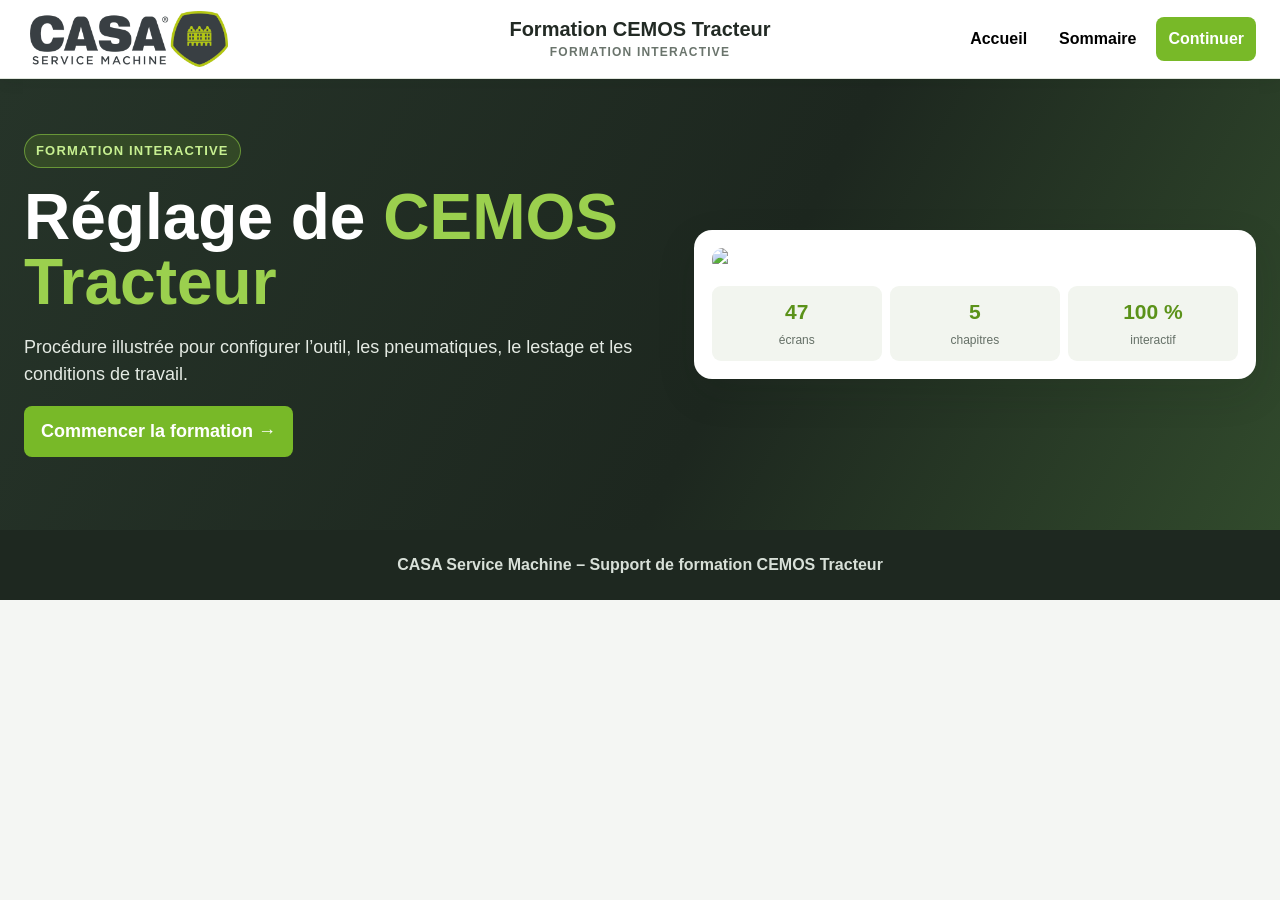
==== commit 092b32bc: "Add files via upload" ====
--- a/cemos-tracteur/index.html
+++ b/cemos-tracteur/index.html
@@ -1,6 +1,6 @@
 <!DOCTYPE html>
 <html lang="fr"><head><meta charset="UTF-8"><meta name="viewport" content="width=device-width,initial-scale=1">
-<title>CEMOS Tracteur | ARION 6.190</title>
+<title>CEMOS Tracteur</title>
 <style>
 :root{--green:#78b928;--green2:#5b9219;--deep:#1f2a22;--ink:#222a24;--muted:#657067;--bg:#f4f6f3;--white:#fff;--line:#dfe5dc;--yellow:#ffd500;--shadow:0 14px 38px rgba(22,38,24,.13)}
 *{box-sizing:border-box}html{scroll-behavior:smooth}body{margin:0;font-family:Arial,Helvetica,sans-serif;color:var(--ink);background:var(--bg);line-height:1.5}button,input{font:inherit}
@@ -11,12 +11,12 @@
 .lesson{padding:25px;max-width:1400px;width:100%;margin:auto}.card{background:#fff;border-radius:17px;box-shadow:var(--shadow);overflow:hidden}.head{padding:17px 21px;display:flex;justify-content:space-between;border-bottom:1px solid var(--line)}.pill{background:#edf5e4;color:#527f1f;padding:6px 10px;border-radius:999px;font-size:13px;font-weight:bold}.progress{height:7px;background:#e9ede6}.bar{height:100%;background:var(--green)}.body{padding:21px}.body h2{font-size:clamp(25px,3.5vw,40px);margin:0 0 6px}.instruction{font-size:18px;color:#49544b}.screen-wrap{position:relative;background:#111;border-radius:13px;overflow:hidden;line-height:0;touch-action:manipulation}.screen-wrap img{display:block;width:100%;height:auto;user-select:none}.hotspot{position:absolute;border:4px solid #ffd500;background:rgba(255,213,0,.13);border-radius:2px;cursor:pointer;z-index:4;box-shadow:0 0 0 2px rgba(255,213,0,.22);animation:pulse 1.15s infinite;line-height:1.2}.hotspot.done-zone{border-color:#78b928;background:rgba(120,185,40,.18);animation:none;box-shadow:0 0 0 2px rgba(120,185,40,.2)}@keyframes pulse{0%,100%{box-shadow:0 0 0 2px rgba(255,213,0,.22)}50%{box-shadow:0 0 0 7px rgba(255,213,0,.35)}}.hotspot.hidden{opacity:0;border:0;box-shadow:none;animation:none}.click-feedback{display:none;margin-top:12px;background:#fff4d2;border-left:5px solid #e2ad00;padding:10px 13px;border-radius:7px;color:#5e4b00}.tip{margin-top:15px;border-left:5px solid var(--green);background:#f1f7e9;padding:12px 14px;border-radius:8px}.actions{padding:17px 21px;border-top:1px solid var(--line);display:flex;justify-content:space-between;gap:10px;flex-wrap:wrap}.group{display:flex;gap:8px;flex-wrap:wrap}.footer{background:#1e2820;color:#d8e0d8;text-align:center;padding:23px}.modal{position:fixed;inset:0;background:rgba(0,0,0,.9);display:none;place-items:center;z-index:90;padding:16px}.modal.open{display:grid}.modal img{max-width:97vw;max-height:94vh}.modal button{position:fixed;right:18px;top:18px;width:44px;height:44px;border:0;border-radius:50%;font-size:22px}
 @media(max-width:900px){.nav{grid-template-columns:170px 1fr}.nav-links{display:none}.hero-inner{grid-template-columns:1fr}.course.open{display:block}.sidebar{position:relative;top:0;height:auto;border-right:0}}@media(max-width:580px){.header-title strong{font-size:14px}.header-title span{font-size:9px}.brand-logo{width:140px}.lesson{padding:10px}.body{padding:14px}}
 </style></head><body>
-<header class="site-header"><nav class="nav"><a href="#" onclick="showHome();return false"><img class="brand-logo" src="assets/logo-casa-service-machine.png" alt="CASA Service Machine"></a><div class="header-title"><strong>Formation CEMOS Tracteur</strong><span>CEMOS Tracteur</span></div><div class="nav-links"><button onclick="showHome()">Accueil</button><button onclick="startCourse(0)">Sommaire</button><button class="primary" onclick="startCourse()">Continuer</button></div></nav></header>
-<section id="home" class="hero"><div class="hero-inner"><div><span class="eyebrow">Formation interactive</span><h1>Réglage de <span>CEMOS Tracteur</span></h1><p>Procédure illustrée pour configurer l’outil, les pneumatiques, le lestage et les conditions de travail sur un CEMOS Tracteur.</p><p><button class="btn btn-primary" onclick="startCourse(0)">Commencer la formation →</button></p></div><div class="hero-card"><img src="assets/images/etape-01.jpg" alt="Écran CEBIS"><div class="meta"><div class="metric"><strong>47</strong><span>écrans</span></div><div class="metric"><strong>5</strong><span>chapitres</span></div><div class="metric"><strong>100 %</strong><span>interactif</span></div></div></div></div></section>
+<header class="site-header"><nav class="nav"><a href="#" onclick="showHome();return false"><img class="brand-logo" src="assets/logo-casa-service-machine.png" alt="CASA Service Machine"></a><div class="header-title"><strong>Formation CEMOS Tracteur</strong><span>Formation interactive</span></div><div class="nav-links"><button onclick="showHome()">Accueil</button><button onclick="startCourse(0)">Sommaire</button><button class="primary" onclick="startCourse()">Continuer</button></div></nav></header>
+<section id="home" class="hero"><div class="hero-inner"><div><span class="eyebrow">Formation interactive</span><h1>Réglage de <span>CEMOS Tracteur</span></h1><p>Procédure illustrée pour configurer l’outil, les pneumatiques, le lestage et les conditions de travail.</p><p><button class="btn btn-primary" onclick="startCourse(0)">Commencer la formation →</button></p></div><div class="hero-card"><img src="assets/images/etape-01.jpg" alt="Écran CEBIS"><div class="meta"><div class="metric"><strong>47</strong><span>écrans</span></div><div class="metric"><strong>5</strong><span>chapitres</span></div><div class="metric"><strong>100 %</strong><span>interactif</span></div></div></div></div></section>
 <section id="course" class="course"><aside class="sidebar"><div class="side-head"><h2>Sommaire</h2><button class="btn btn-soft" onclick="showHome()">✕</button></div><input id="search" class="search" placeholder="Rechercher une étape…" oninput="buildMenu(this.value)"><div id="menu"></div></aside><main class="lesson"><article class="card"><div class="head"><span id="chapter" class="pill"></span><b id="counter"></b></div><div class="progress"><div id="bar" class="bar"></div></div><div class="body"><h2 id="title"></h2><p id="instruction" class="instruction"></p><div id="screenWrap" class="screen-wrap"><img id="screen" alt="Écran CEBIS"><div id="hotspots" aria-label="Commandes interactives"></div></div><div id="feedback" class="click-feedback">Cette commande ne correspond pas à l’action attendue. Utilisez le repère interactif affiché sur l’écran.</div><div class="tip"><strong>Mode pratique :</strong> les repères interactifs indiquent les commandes à utiliser sur l’écran. Lorsqu’une étape comporte plusieurs actions, validez-les dans l’ordre avant de poursuivre. Le bouton « Masquer la zone » permet de réaliser la procédure sans assistance visuelle.</div></div><div class="actions"><div class="group"><button id="prev" class="btn btn-soft">← Précédent</button><button id="toggle" class="btn btn-soft">Masquer la zone</button><button id="zoom" class="btn btn-soft">Agrandir</button></div><div class="group"><button id="reset" class="btn btn-soft">Réinitialiser</button><button id="next" class="btn btn-primary">Étape suivante →</button></div></div></article></main></section>
 <footer class="footer"><strong>CASA Service Machine – Support de formation CEMOS Tracteur</strong></footer><div id="modal" class="modal" onclick="closeModal()"><button>×</button><img id="modalImg"></div>
 <script>
-const steps=[{"id":1,"chapter":"Accès et démarrage","title":"Accéder à la gestion des outils","instruction":"Depuis l’écran du mode Champ, ouvrez le menu Outils afin d’enregistrer et de paramétrer l’outil attelé au tracteur.","image":"assets/images/etape-01.jpg","hotspots":[{"x":73.226,"y":52.083,"w":9.019,"h":10.5}]},{"id":2,"chapter":"Accès et démarrage","title":"Ouvrir la gestion des outils","instruction":"Dans la page Compteurs de travail, sélectionnez Gestion des outils pour accéder à la liste des outils mémorisés.","image":"assets/images/etape-02.jpg","hotspots":[{"x":55.985,"y":19.958,"w":17.896,"h":9.292}]},{"id":3,"chapter":"Accès et démarrage","title":"Créer un nouvel outil","instruction":"Ajoutez un nouvel outil dans la mémoire du CEBIS. Cette fiche servira de base aux calculs et recommandations de CEMOS.","image":"assets/images/etape-03.jpg","hotspots":[{"x":25.814,"y":35.0,"w":4.919,"h":9.25}]},{"id":4,"chapter":"Accès et démarrage","title":"Sélectionner l’outil enregistré","instruction":"Choisissez l’outil qui vient d’être créé afin de l’associer à la configuration de travail en cours.","image":"assets/images/etape-04.jpg","hotspots":[{"x":20.192,"y":45.0,"w":37.48,"h":9.208}]},{"id":5,"chapter":"Accès et démarrage","title":"Ouvrir CEMOS Optimisation","instruction":"Revenez à l’écran principal puis ouvrez le menu Optimisation pour démarrer l’assistant CEMOS Tracteur.","image":"assets/images/etape-05.jpg","hotspots":[{"x":72.734,"y":61.208,"w":10.049,"h":10.792}]},{"id":6,"chapter":"Accès et démarrage","title":"Lancer les réglages de base du tracteur","instruction":"Sélectionnez l’assistant Réglages de base du tracteur. Il guide la saisie des caractéristiques de l’outil, des conditions de travail, des pneumatiques et du lestage.","image":"assets/images/etape-06.jpg","hotspots":[{"x":19.677,"y":67.583,"w":38.299,"h":10.458}]},{"id":7,"chapter":"Configuration de l’outil","title":"Mettre à jour l’outil pour CEMOS","instruction":"Démarrez la mise à jour de l’outil afin que CEMOS dispose de toutes les informations nécessaires à ses recommandations.","image":"assets/images/etape-07.jpg","hotspots":[{"x":55.844,"y":40.042,"w":26.165,"h":8.875}]},{"id":8,"chapter":"Configuration de l’outil","title":"Passer à la définition de la tâche","instruction":"Après avoir vérifié l’outil actif, poursuivez vers la sélection de la tâche réalisée.","image":"assets/images/etape-08.jpg","hotspots":[{"x":60.928,"y":21.083,"w":5.716,"h":9.167}]},{"id":9,"chapter":"Configuration de l’outil","title":"Choisir la tâche principale","instruction":"Sélectionnez la famille de travaux correspondant à l’utilisation principale de l’outil.","image":"assets/images/etape-09.jpg","hotspots":[{"x":55.727,"y":30.125,"w":26.587,"h":10.5}]},{"id":10,"chapter":"Configuration de l’outil","title":"Définir la tâche secondaire","instruction":"Précisez la tâche secondaire pour affiner l’analyse de l’effort de traction et les réglages proposés.","image":"assets/images/etape-10.jpg","hotspots":[{"x":55.329,"y":45.417,"w":25.861,"h":9.25}]},{"id":11,"chapter":"Configuration de l’outil","title":"Sélectionner le travail du sol","instruction":"Indiquez que l’outil est utilisé pour un travail du sol afin d’adapter les paramètres de traction.","image":"assets/images/etape-11.jpg","hotspots":[{"x":54.673,"y":43.25,"w":26.517,"h":9.708}]},{"id":12,"chapter":"Configuration de l’outil","title":"Valider la tâche choisie","instruction":"Confirmez la combinaison de tâches retenue et poursuivez la description de l’outil.","image":"assets/images/etape-12.jpg","hotspots":[{"x":59.991,"y":17.833,"w":5.88,"h":10.458}]},{"id":13,"chapter":"Configuration de l’outil","title":"Choisir le type d’outil","instruction":"Sélectionnez le type d’outil correspondant, ici un déchaumeur à disques.","image":"assets/images/etape-13.jpg","hotspots":[{"x":55.962,"y":32.708,"w":27.594,"h":11.292}]},{"id":14,"chapter":"Configuration de l’outil","title":"Poursuivre vers l’attelage","instruction":"Validez le type d’outil puis passez à la description de son mode d’attelage.","image":"assets/images/etape-14.jpg","hotspots":[{"x":60.764,"y":20.917,"w":6.465,"h":10.125}]},{"id":15,"chapter":"Configuration de l’outil","title":"Définir la position d’attelage","instruction":"Indiquez que l’outil n’est pas attelé à l’avant et qu’il est attelé à l’arrière du tracteur.","image":"assets/images/etape-15.jpg","hotspots":[{"x":57.484,"y":39.0,"w":27.547,"h":9.5},{"x":57.461,"y":51.792,"w":27.571,"h":9.5}]},{"id":16,"chapter":"Configuration de l’outil","title":"Valider la position d’attelage","instruction":"Confirmez les réponses concernant l’attelage avant et arrière.","image":"assets/images/etape-16.jpg","hotspots":[{"x":62.848,"y":16.583,"w":6.957,"h":12.083}]},{"id":17,"chapter":"Configuration de l’outil","title":"Indiquer l’absence de trémie","instruction":"Précisez que l’outil ne possède pas de trémie afin que CEMOS ne prenne pas en compte une charge variable de produit.","image":"assets/images/etape-17.jpg","hotspots":[{"x":56.735,"y":40.833,"w":26.774,"h":9.167}]},{"id":18,"chapter":"Configuration de l’outil","title":"Poursuivre la description de l’outil","instruction":"Validez l’information relative à la trémie et accédez aux caractéristiques suivantes.","image":"assets/images/etape-18.jpg","hotspots":[{"x":60.717,"y":19.75,"w":6.09,"h":10.292}]},{"id":19,"chapter":"Configuration de l’outil","title":"Choisir le relevage arrière","instruction":"Indiquez que l’outil est porté par le relevage arrière.","image":"assets/images/etape-19.jpg","hotspots":[{"x":54.673,"y":31.375,"w":26.728,"h":10.375}]},{"id":20,"chapter":"Configuration de l’outil","title":"Passer au mode de liaison","instruction":"Poursuivez vers la description de la liaison mécanique entre le tracteur et l’outil.","image":"assets/images/etape-20.jpg","hotspots":[{"x":60.084,"y":19.75,"w":6.746,"h":10.333}]},{"id":21,"chapter":"Configuration de l’outil","title":"Choisir la liaison intégrée","instruction":"Sélectionnez le mode intégré lorsque l’outil est directement porté par l’attelage arrière.","image":"assets/images/etape-21.jpg","hotspots":[{"x":55.821,"y":32.208,"w":26.657,"h":10.292}]},{"id":22,"chapter":"Configuration de l’outil","title":"Valider le mode d’attelage","instruction":"Confirmez le mode de liaison choisi.","image":"assets/images/etape-22.jpg","hotspots":[{"x":61.326,"y":20.708,"w":6.535,"h":10.333}]},{"id":23,"chapter":"Configuration de l’outil","title":"Choisir la méthode de détermination du poids","instruction":"Sélectionnez la détermination sans balance pour renseigner manuellement les données de masse et de géométrie de l’outil.","image":"assets/images/etape-23.jpg","hotspots":[{"x":60.787,"y":21.0,"w":6.114,"h":10.333}]},{"id":24,"chapter":"Poids et géométrie","title":"Renseigner le poids de l’outil","instruction":"Saisissez le poids réel de l’outil. Cette valeur est indispensable au calcul du lestage et de la répartition des charges.","image":"assets/images/etape-24.jpg","hotspots":[{"x":56.805,"y":48.5,"w":13.165,"h":17.208},{"x":70.134,"y":62.333,"w":11.712,"h":10.292}]},{"id":25,"chapter":"Poids et géométrie","title":"Valider le poids de l’outil","instruction":"Confirmez la masse saisie puis poursuivez vers les dimensions de l’outil.","image":"assets/images/etape-25.jpg","hotspots":[{"x":62.474,"y":20.417,"w":5.599,"h":9.625}]},{"id":26,"chapter":"Poids et géométrie","title":"Renseigner la première distance","instruction":"Mesurez et saisissez la distance demandée entre le centre de gravité de l’outil et le point de référence indiqué par le schéma.","image":"assets/images/etape-26.jpg","hotspots":[{"x":57.063,"y":48.5,"w":9.838,"h":17.208}]},{"id":27,"chapter":"Poids et géométrie","title":"Valider la première distance","instruction":"Confirmez la première dimension géométrique de l’outil.","image":"assets/images/etape-27.jpg","hotspots":[{"x":62.474,"y":20.417,"w":5.599,"h":9.625}]},{"id":28,"chapter":"Poids et géométrie","title":"Renseigner la seconde distance","instruction":"Saisissez la distance complémentaire demandée afin de positionner correctement le centre de gravité de l’outil.","image":"assets/images/etape-28.jpg","hotspots":[{"x":56.805,"y":48.5,"w":9.393,"h":17.208}]},{"id":29,"chapter":"Poids et géométrie","title":"Valider la seconde distance","instruction":"Confirmez la seconde dimension et terminez la description géométrique de l’outil.","image":"assets/images/etape-29.jpg","hotspots":[{"x":62.216,"y":20.708,"w":6.09,"h":10.292}]},{"id":30,"chapter":"Poids et géométrie","title":"Terminer la configuration de l’outil","instruction":"Validez la fiche outil. CEMOS peut désormais utiliser ses caractéristiques dans les calculs de réglage.","image":"assets/images/etape-30.jpg","hotspots":[{"x":76.974,"y":17.708,"w":6.09,"h":10.292}]},{"id":31,"chapter":"Conditions de travail","title":"Accéder aux conditions de travail","instruction":"Poursuivez vers l’étape Conditions de travail pour décrire le sol et la profondeur d’utilisation.","image":"assets/images/etape-31.jpg","hotspots":[{"x":61.771,"y":15.167,"w":6.114,"h":10.292}]},{"id":32,"chapter":"Conditions de travail","title":"Choisir l’humidité du sol","instruction":"Sélectionnez l’état d’humidité qui correspond aux conditions réelles de la parcelle.","image":"assets/images/etape-32.jpg","hotspots":[{"x":57.156,"y":24.0,"w":26.751,"h":28.042}]},{"id":33,"chapter":"Conditions de travail","title":"Renseigner les conditions du sol","instruction":"Définissez l’humidité, le type de sol, son état et la profondeur de travail. Ces données influencent l’effort de traction et la pression recommandée.","image":"assets/images/etape-33.jpg","hotspots":[{"x":56.454,"y":33.333,"w":28.602,"h":47.708}]},{"id":34,"chapter":"Conditions de travail","title":"Valider les conditions de travail","instruction":"Confirmez les caractéristiques de la parcelle et poursuivez vers la configuration des pneumatiques.","image":"assets/images/etape-34.jpg","hotspots":[{"x":62.122,"y":20.083,"w":6.09,"h":10.25}]},{"id":35,"chapter":"Pneumatiques","title":"Saisir la largeur du pneu avant","instruction":"Renseignez la largeur nominale du pneumatique avant, telle qu’elle apparaît dans sa désignation.","image":"assets/images/etape-35.jpg","hotspots":[{"x":62.216,"y":17.083,"w":6.09,"h":10.25}]},{"id":36,"chapter":"Pneumatiques","title":"Saisir le rapport d’aspect","instruction":"Renseignez le rapport hauteur/largeur du pneumatique avant.","image":"assets/images/etape-36.jpg","hotspots":[{"x":61.326,"y":18.667,"w":6.09,"h":10.25}]},{"id":37,"chapter":"Pneumatiques","title":"Saisir le diamètre de jante","instruction":"Indiquez le diamètre de la jante avant en pouces.","image":"assets/images/etape-37.jpg","hotspots":[{"x":61.326,"y":20.083,"w":6.09,"h":10.25}]},{"id":38,"chapter":"Pneumatiques","title":"Choisir le fabricant du pneu","instruction":"Sélectionnez le fabricant du pneumatique monté sur le tracteur.","image":"assets/images/etape-38.jpg","hotspots":[{"x":61.138,"y":19.583,"w":6.114,"h":10.292}]},{"id":39,"chapter":"Pneumatiques","title":"Choisir le modèle du pneu","instruction":"Sélectionnez la désignation exacte du pneumatique avant afin d’utiliser ses caractéristiques de charge et de pression.","image":"assets/images/etape-39.jpg","hotspots":[{"x":60.974,"y":18.167,"w":6.09,"h":10.292}]},{"id":40,"chapter":"Pneumatiques","title":"Valider la pression minimale au champ","instruction":"Contrôlez puis confirmez le seuil minimal de pression autorisé pour les pneus avant au champ.","image":"assets/images/etape-40.jpg","hotspots":[{"x":78.941,"y":18.5,"w":6.09,"h":10.25}]},{"id":41,"chapter":"Pneumatiques","title":"Configurer les pneus arrière","instruction":"Réalisez la même saisie pour les pneumatiques arrière : dimensions, fabricant, modèle et seuil minimal de pression.","image":"assets/images/etape-41.jpg","hotspots":[{"x":61.771,"y":17.25,"w":6.114,"h":10.25},{"x":37.081,"y":54.375,"w":19.63,"h":16.583}]},{"id":42,"chapter":"Lestage et validation","title":"Choisir l’utilisation d’une masse arrière","instruction":"Indiquez si une masse arrière est réellement utilisée. Dans cette configuration, sélectionnez Non.","image":"assets/images/etape-42.jpg","hotspots":[{"x":56.102,"y":61.458,"w":27.243,"h":10.333}]},{"id":43,"chapter":"Lestage et validation","title":"Poursuivre vers la recommandation de lestage","instruction":"Validez le choix concernant la masse arrière afin que CEMOS calcule la répartition de charge adaptée.","image":"assets/images/etape-43.jpg","hotspots":[{"x":61.42,"y":18.167,"w":6.887,"h":10.292}]},{"id":44,"chapter":"Lestage et validation","title":"Confirmer la recommandation de lestage","instruction":"Contrôlez la masse recommandée à l’avant et l’absence de masse arrière, puis validez la proposition.","image":"assets/images/etape-44.jpg","hotspots":[{"x":61.677,"y":16.583,"w":6.114,"h":10.292}]},{"id":45,"chapter":"Lestage et validation","title":"Confirmer les pressions des pneus","instruction":"Vérifiez les pressions recommandées pour l’avant et l’arrière. Elles doivent rester compatibles avec les limites des pneumatiques et la charge du tracteur.","image":"assets/images/etape-45.jpg","hotspots":[{"x":61.677,"y":16.583,"w":6.114,"h":10.292}]},{"id":46,"chapter":"Lestage et validation","title":"Valider le résumé des réglages","instruction":"Contrôlez le résumé : masses, pressions et niveau de risque de compactage. Validez pour appliquer la configuration de base.","image":"assets/images/etape-46.jpg","hotspots":[{"x":67.018,"y":15.458,"w":6.09,"h":10.333}]},{"id":47,"chapter":"Lestage et validation","title":"Configuration CEMOS terminée","instruction":"La configuration de travail est enregistrée. CEMOS dispose désormais des données nécessaires pour proposer des optimisations adaptées au tracteur, à l’outil et aux conditions de la parcelle.","image":"assets/images/etape-47.jpg","hotspots":[{"x":76.154,"y":19.083,"w":6.09,"h":10.333}]}];
+const steps=[{"id":1,"chapter":"Accès et démarrage","title":"Accéder à la gestion des outils","instruction":"Depuis l’écran du mode Champ, ouvrez le menu Outils afin d’enregistrer et de paramétrer l’outil attelé au tracteur.","image":"assets/images/etape-01.jpg","hotspots":[{"x":73.249004,"y":52.125,"w":8.995081,"h":10.416667}]},{"id":2,"chapter":"Accès et démarrage","title":"Ouvrir la gestion des outils","instruction":"Dans la page Compteurs de travail, sélectionnez Gestion des outils pour accéder à la liste des outils mémorisés.","image":"assets/images/etape-02.jpg","hotspots":[{"x":56.008433,"y":19.958333,"w":17.873038,"h":9.291667}]},{"id":3,"chapter":"Accès et démarrage","title":"Créer un nouvel outil","instruction":"Ajoutez un nouvel outil dans la mémoire du CEBIS. Cette fiche servira de base aux calculs et recommandations de CEMOS.","image":"assets/images/etape-03.jpg","hotspots":[{"x":25.814008,"y":35.0,"w":4.919185,"h":9.208333}]},{"id":4,"chapter":"Accès et démarrage","title":"Sélectionner l’outil enregistré","instruction":"Choisissez l’outil qui vient d’être créé afin de l’associer à la configuration de travail en cours.","image":"assets/images/etape-04.jpg","hotspots":[{"x":20.192082,"y":45.0,"w":37.479503,"h":9.208333}]},{"id":5,"chapter":"Accès et démarrage","title":"Ouvrir CEMOS Optimisation","instruction":"Revenez à l’écran principal puis ouvrez le menu Optimisation pour démarrer l’assistant CEMOS Tracteur.","image":"assets/images/etape-05.jpg","hotspots":[{"x":72.733661,"y":61.25,"w":10.049192,"h":10.75}]},{"id":6,"chapter":"Accès et démarrage","title":"Lancer les réglages de base du tracteur","instruction":"Sélectionnez l’assistant Réglages de base du tracteur. Il guide la saisie des caractéristiques de l’outil, des conditions de travail, des pneumatiques et du lestage.","image":"assets/images/etape-06.jpg","hotspots":[{"x":19.676739,"y":67.583333,"w":38.275943,"h":10.416667}]},{"id":7,"chapter":"Configuration de l’outil","title":"Mettre à jour l’outil pour CEMOS","instruction":"Démarrez la mise à jour de l’outil afin que CEMOS dispose de toutes les informations nécessaires à ses recommandations.","image":"assets/images/etape-07.jpg","hotspots":[{"x":55.84446,"y":40.041667,"w":26.141954,"h":8.875}]},{"id":8,"chapter":"Configuration de l’outil","title":"Passer à la définition de la tâche","instruction":"Après avoir vérifié l’outil actif, poursuivez vers la sélection de la tâche réalisée.","image":"assets/images/etape-08.jpg","hotspots":[{"x":60.927618,"y":21.083333,"w":5.715624,"h":9.166667}]},{"id":9,"chapter":"Configuration de l’outil","title":"Choisir la tâche principale","instruction":"Sélectionnez la famille de travaux correspondant à l’utilisation principale de l’outil.","image":"assets/images/etape-09.jpg","hotspots":[{"x":55.750761,"y":30.125,"w":26.563598,"h":10.5}]},{"id":10,"chapter":"Configuration de l’outil","title":"Définir la tâche secondaire","instruction":"Précisez la tâche secondaire pour affiner l’analyse de l’effort de traction et les réglages proposés.","image":"assets/images/etape-10.jpg","hotspots":[{"x":55.329117,"y":45.416667,"w":25.860857,"h":9.208333}]},{"id":11,"chapter":"Configuration de l’outil","title":"Sélectionner le travail du sol","instruction":"Indiquez que l’outil est utilisé pour un travail du sol afin d’adapter les paramètres de traction.","image":"assets/images/etape-11.jpg","hotspots":[{"x":54.673226,"y":43.25,"w":26.516749,"h":9.666667}]},{"id":12,"chapter":"Configuration de l’outil","title":"Valider la tâche choisie","instruction":"Confirmez la combinaison de tâches retenue et poursuivez la description de l’outil.","image":"assets/images/etape-12.jpg","hotspots":[{"x":60.014055,"y":17.875,"w":5.856172,"h":10.375}]},{"id":13,"chapter":"Configuration de l’outil","title":"Choisir le type d’outil","instruction":"Sélectionnez le type d’outil correspondant, ici un déchaumeur à disques.","image":"assets/images/etape-13.jpg","hotspots":[{"x":55.961584,"y":32.708333,"w":27.594284,"h":11.291667}]},{"id":14,"chapter":"Configuration de l’outil","title":"Poursuivre vers l’attelage","instruction":"Validez le type d’outil puis passez à la description de son mode d’attelage.","image":"assets/images/etape-14.jpg","hotspots":[{"x":60.78707,"y":20.916667,"w":6.44179,"h":10.125}]},{"id":15,"chapter":"Configuration de l’outil","title":"Définir la position d’attelage","instruction":"Indiquez que l’outil n’est pas attelé à l’avant et qu’il est attelé à l’arrière du tracteur.","image":"assets/images/etape-15.jpg","hotspots":[{"x":57.484188,"y":39.041667,"w":27.52401,"h":9.458333},{"x":57.484188,"y":51.791667,"w":27.52401,"h":9.458333}]},{"id":16,"chapter":"Configuration de l’outil","title":"Valider la position d’attelage","instruction":"Confirmez les réponses concernant l’attelage avant et arrière.","image":"assets/images/etape-16.jpg","hotspots":[{"x":62.848442,"y":16.625,"w":6.933708,"h":12.041667}]},{"id":17,"chapter":"Configuration de l’outil","title":"Indiquer l’absence de trémie","instruction":"Précisez que l’outil ne possède pas de trémie afin que CEMOS ne prenne pas en compte une charge variable de produit.","image":"assets/images/etape-17.jpg","hotspots":[{"x":56.734598,"y":40.833333,"w":26.77442,"h":9.166667}]},{"id":18,"chapter":"Configuration de l’outil","title":"Poursuivre la description de l’outil","instruction":"Validez l’information relative à la trémie et accédez aux caractéristiques suivantes.","image":"assets/images/etape-18.jpg","hotspots":[{"x":60.716796,"y":19.791667,"w":6.090419,"h":10.25}]},{"id":19,"chapter":"Configuration de l’outil","title":"Choisir le relevage arrière","instruction":"Indiquez que l’outil est porté par le relevage arrière.","image":"assets/images/etape-19.jpg","hotspots":[{"x":54.673226,"y":31.416667,"w":26.727571,"h":10.291667}]},{"id":20,"chapter":"Configuration de l’outil","title":"Passer au mode de liaison","instruction":"Poursuivez vers la description de la liaison mécanique entre le tracteur et l’outil.","image":"assets/images/etape-20.jpg","hotspots":[{"x":60.107754,"y":19.791667,"w":6.699461,"h":10.291667}]},{"id":21,"chapter":"Configuration de l’outil","title":"Choisir la liaison intégrée","instruction":"Sélectionnez le mode intégré lorsque l’outil est directement porté par l’attelage arrière.","image":"assets/images/etape-21.jpg","hotspots":[{"x":55.84446,"y":32.208333,"w":26.610447,"h":10.291667}]},{"id":22,"chapter":"Configuration de l’outil","title":"Valider le mode d’attelage","instruction":"Confirmez le mode de liaison choisi.","image":"assets/images/etape-22.jpg","hotspots":[{"x":61.349262,"y":20.708333,"w":6.512064,"h":10.291667}]},{"id":23,"chapter":"Configuration de l’outil","title":"Choisir la méthode de détermination du poids","instruction":"Sélectionnez la détermination sans balance pour renseigner manuellement les données de masse et de géométrie de l’outil.","image":"assets/images/etape-23.jpg","hotspots":[{"x":60.810494,"y":21.041667,"w":6.066995,"h":10.291667}]},{"id":24,"chapter":"Poids et géométrie","title":"Renseigner le poids de l’outil","instruction":"Saisissez le poids réel de l’outil. Cette valeur est indispensable au calcul du lestage et de la répartition des charges.","image":"assets/images/etape-24.jpg","hotspots":[{"x":56.804872,"y":48.5,"w":24.057156,"h":17.208333}]},{"id":25,"chapter":"Poids et géométrie","title":"Valider le poids de l’outil","instruction":"Confirmez la masse saisie puis poursuivez vers les dimensions de l’outil.","image":"assets/images/etape-25.jpg","hotspots":[{"x":62.497072,"y":20.416667,"w":5.551651,"h":9.583333}]},{"id":26,"chapter":"Poids et géométrie","title":"Renseigner la première distance","instruction":"Mesurez et saisissez la distance demandée entre le centre de gravité de l’outil et le point de référence indiqué par le schéma.","image":"assets/images/etape-26.jpg","hotspots":[{"x":57.085969,"y":48.5,"w":9.79152,"h":17.208333}]},{"id":27,"chapter":"Poids et géométrie","title":"Valider la première distance","instruction":"Confirmez la première dimension géométrique de l’outil.","image":"assets/images/etape-27.jpg","hotspots":[{"x":62.497072,"y":20.416667,"w":5.551651,"h":9.625}]},{"id":28,"chapter":"Poids et géométrie","title":"Renseigner la seconde distance","instruction":"Saisissez la distance complémentaire demandée afin de positionner correctement le centre de gravité de l’outil.","image":"assets/images/etape-28.jpg","hotspots":[{"x":56.804872,"y":48.5,"w":9.369876,"h":17.208333}]},{"id":29,"chapter":"Poids et géométrie","title":"Valider la seconde distance","instruction":"Confirmez la seconde dimension et terminez la description géométrique de l’outil.","image":"assets/images/etape-29.jpg","hotspots":[{"x":62.215976,"y":20.708333,"w":6.090419,"h":10.25}]},{"id":30,"chapter":"Poids et géométrie","title":"Terminer la configuration de l’outil","instruction":"Validez la fiche outil. CEMOS peut désormais utiliser ses caractéristiques dans les calculs de réglage.","image":"assets/images/etape-30.jpg","hotspots":[{"x":76.97353,"y":17.708333,"w":6.090419,"h":10.25}]},{"id":31,"chapter":"Conditions de travail","title":"Accéder aux conditions de travail","instruction":"Poursuivez vers l’étape Conditions de travail pour décrire le sol et la profondeur d’utilisation.","image":"assets/images/etape-31.jpg","hotspots":[{"x":61.794331,"y":15.166667,"w":6.066995,"h":10.291667}]},{"id":32,"chapter":"Conditions de travail","title":"Choisir l’humidité du sol","instruction":"Sélectionnez l’état d’humidité qui correspond aux conditions réelles de la parcelle.","image":"assets/images/etape-32.jpg","hotspots":[{"x":57.156243,"y":24.0,"w":26.727571,"h":28.041667}]},{"id":33,"chapter":"Conditions de travail","title":"Renseigner les conditions du sol","instruction":"Définissez l’humidité, le type de sol, son état et la profondeur de travail. Ces données influencent l’effort de traction et la pression recommandée.","image":"assets/images/etape-33.jpg","hotspots":[{"x":56.453502,"y":33.333333,"w":28.601546,"h":47.708333}]},{"id":34,"chapter":"Conditions de travail","title":"Valider les conditions de travail","instruction":"Confirmez les caractéristiques de la parcelle et poursuivez vers la configuration des pneumatiques.","image":"assets/images/etape-34.jpg","hotspots":[{"x":62.145702,"y":20.083333,"w":6.066995,"h":10.25}]},{"id":35,"chapter":"Pneumatiques","title":"Saisir la largeur du pneu avant","instruction":"Renseignez la largeur nominale du pneumatique avant, telle qu’elle apparaît dans sa désignation.","image":"assets/images/etape-35.jpg","hotspots":[{"x":62.215976,"y":17.083333,"w":6.090419,"h":10.25}]},{"id":36,"chapter":"Pneumatiques","title":"Saisir le rapport d’aspect","instruction":"Renseignez le rapport hauteur/largeur du pneumatique avant.","image":"assets/images/etape-36.jpg","hotspots":[{"x":61.325837,"y":18.666667,"w":6.090419,"h":10.25}]},{"id":37,"chapter":"Pneumatiques","title":"Saisir le diamètre de jante","instruction":"Indiquez le diamètre de la jante avant en pouces.","image":"assets/images/etape-37.jpg","hotspots":[{"x":61.325837,"y":20.083333,"w":6.090419,"h":10.25}]},{"id":38,"chapter":"Pneumatiques","title":"Choisir le fabricant du pneu","instruction":"Sélectionnez le fabricant du pneumatique monté sur le tracteur.","image":"assets/images/etape-38.jpg","hotspots":[{"x":61.13844,"y":19.625,"w":6.090419,"h":10.25}]},{"id":39,"chapter":"Pneumatiques","title":"Choisir le modèle du pneu","instruction":"Sélectionnez la désignation exacte du pneumatique avant afin d’utiliser ses caractéristiques de charge et de pression.","image":"assets/images/etape-39.jpg","hotspots":[{"x":60.997892,"y":18.208333,"w":6.066995,"h":10.25}]},{"id":40,"chapter":"Pneumatiques","title":"Valider la pression minimale au champ","instruction":"Contrôlez puis confirmez le seuil minimal de pression autorisé pour les pneus avant au champ.","image":"assets/images/etape-40.jpg","hotspots":[{"x":78.941204,"y":18.5,"w":6.090419,"h":10.25}]},{"id":41,"chapter":"Pneumatiques","title":"Configurer les pneus arrière","instruction":"Réalisez la même saisie pour les pneumatiques arrière : dimensions, fabricant, modèle et seuil minimal de pression.","image":"assets/images/etape-41.jpg","hotspots":[{"x":61.794331,"y":17.25,"w":6.066995,"h":10.25},{"x":37.104708,"y":54.416667,"w":19.606465,"h":16.5}]},{"id":42,"chapter":"Lestage et validation","title":"Choisir l’utilisation d’une masse arrière","instruction":"Indiquez si une masse arrière est réellement utilisée. Dans cette configuration, sélectionnez Non.","image":"assets/images/etape-42.jpg","hotspots":[{"x":56.102132,"y":61.5,"w":27.242914,"h":10.291667}]},{"id":43,"chapter":"Lestage et validation","title":"Poursuivre vers la recommandation de lestage","instruction":"Validez le choix concernant la masse arrière afin que CEMOS calcule la répartition de charge adaptée.","image":"assets/images/etape-43.jpg","hotspots":[{"x":61.419536,"y":18.166667,"w":6.886859,"h":10.291667}]},{"id":44,"chapter":"Lestage et validation","title":"Confirmer la recommandation de lestage","instruction":"Contrôlez la masse recommandée à l’avant et l’absence de masse arrière, puis validez la proposition.","image":"assets/images/etape-44.jpg","hotspots":[{"x":66.854064,"y":16.916667,"w":6.066995,"h":10.25}]},{"id":45,"chapter":"Lestage et validation","title":"Confirmer les pressions des pneus","instruction":"Vérifiez les pressions recommandées pour l’avant et l’arrière. Elles doivent rester compatibles avec les limites des pneumatiques et la charge du tracteur.","image":"assets/images/etape-45.jpg","hotspots":[{"x":67.018037,"y":15.5,"w":6.090419,"h":10.25}]},{"id":46,"chapter":"Lestage et validation","title":"Valider le résumé des réglages","instruction":"Contrôlez le résumé : masses, pressions et niveau de risque de compactage. Validez pour appliquer la configuration de base.","image":"assets/images/etape-46.jpg","hotspots":[{"x":76.177091,"y":19.125,"w":6.066995,"h":10.291667}]},{"id":47,"chapter":"Lestage et validation","title":"Configuration CEMOS terminée","instruction":"La configuration de travail est enregistrée. CEMOS dispose désormais des données nécessaires pour proposer des optimisations adaptées au tracteur, à l’outil et aux conditions de la parcelle.","image":"assets/images/etape-47.jpg","hotspots":[]}];
 let current=Number(localStorage.getItem('cemos-photo-current')||0);
 let done=new Set(JSON.parse(localStorage.getItem('cemos-photo-done')||'[]'));
 let hotspotVisible=true;
